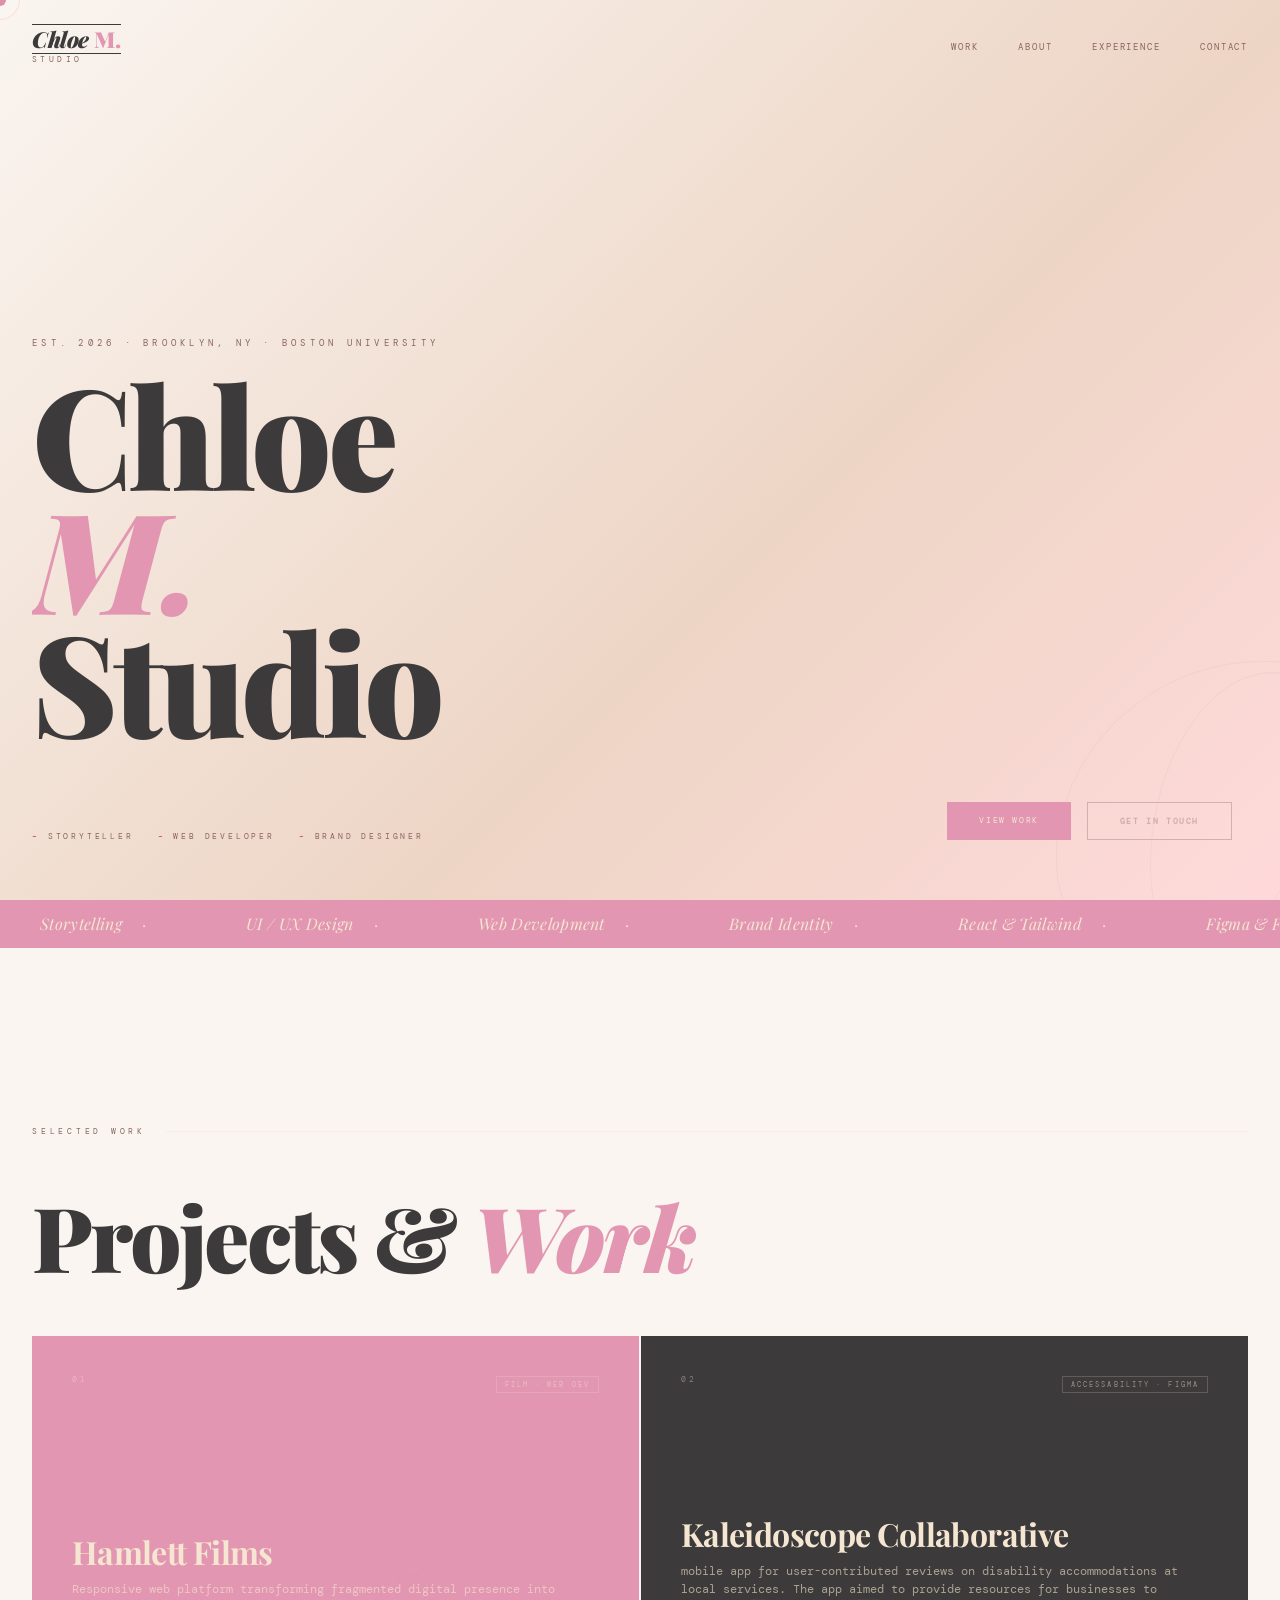
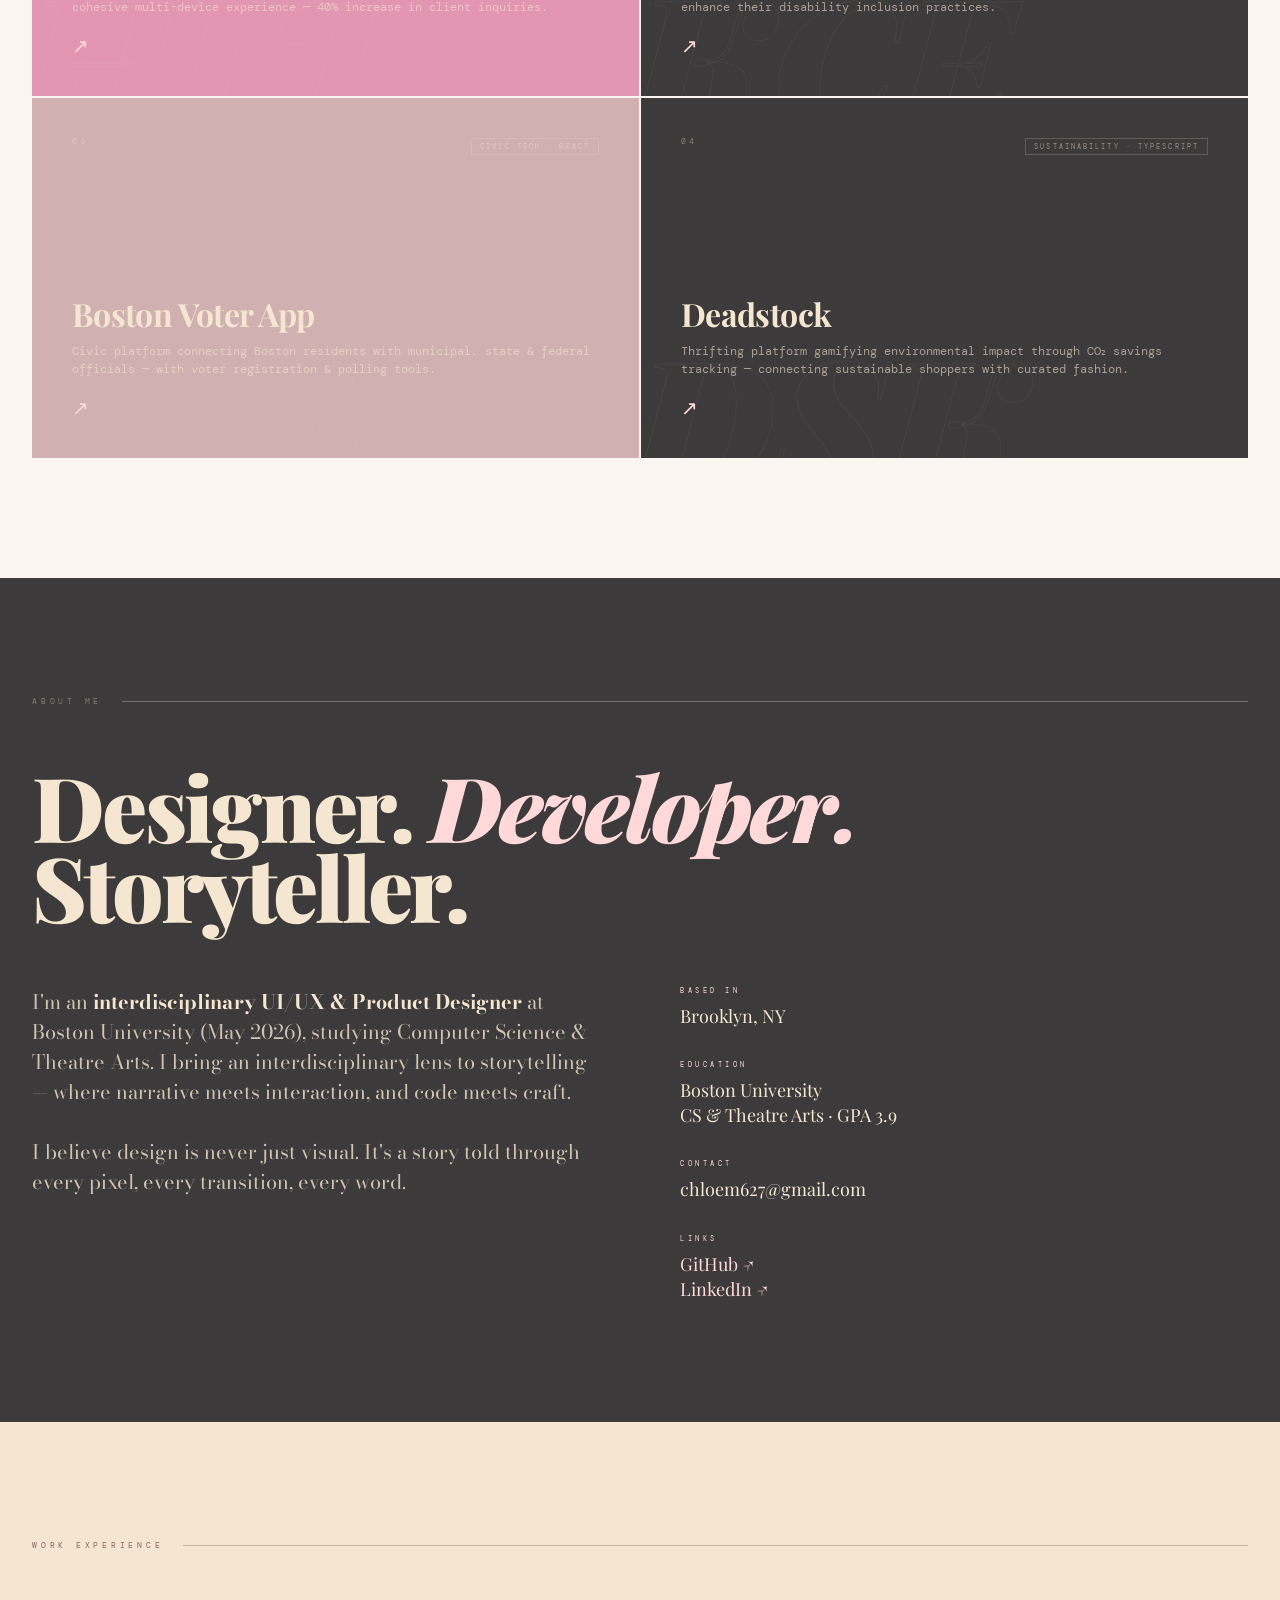
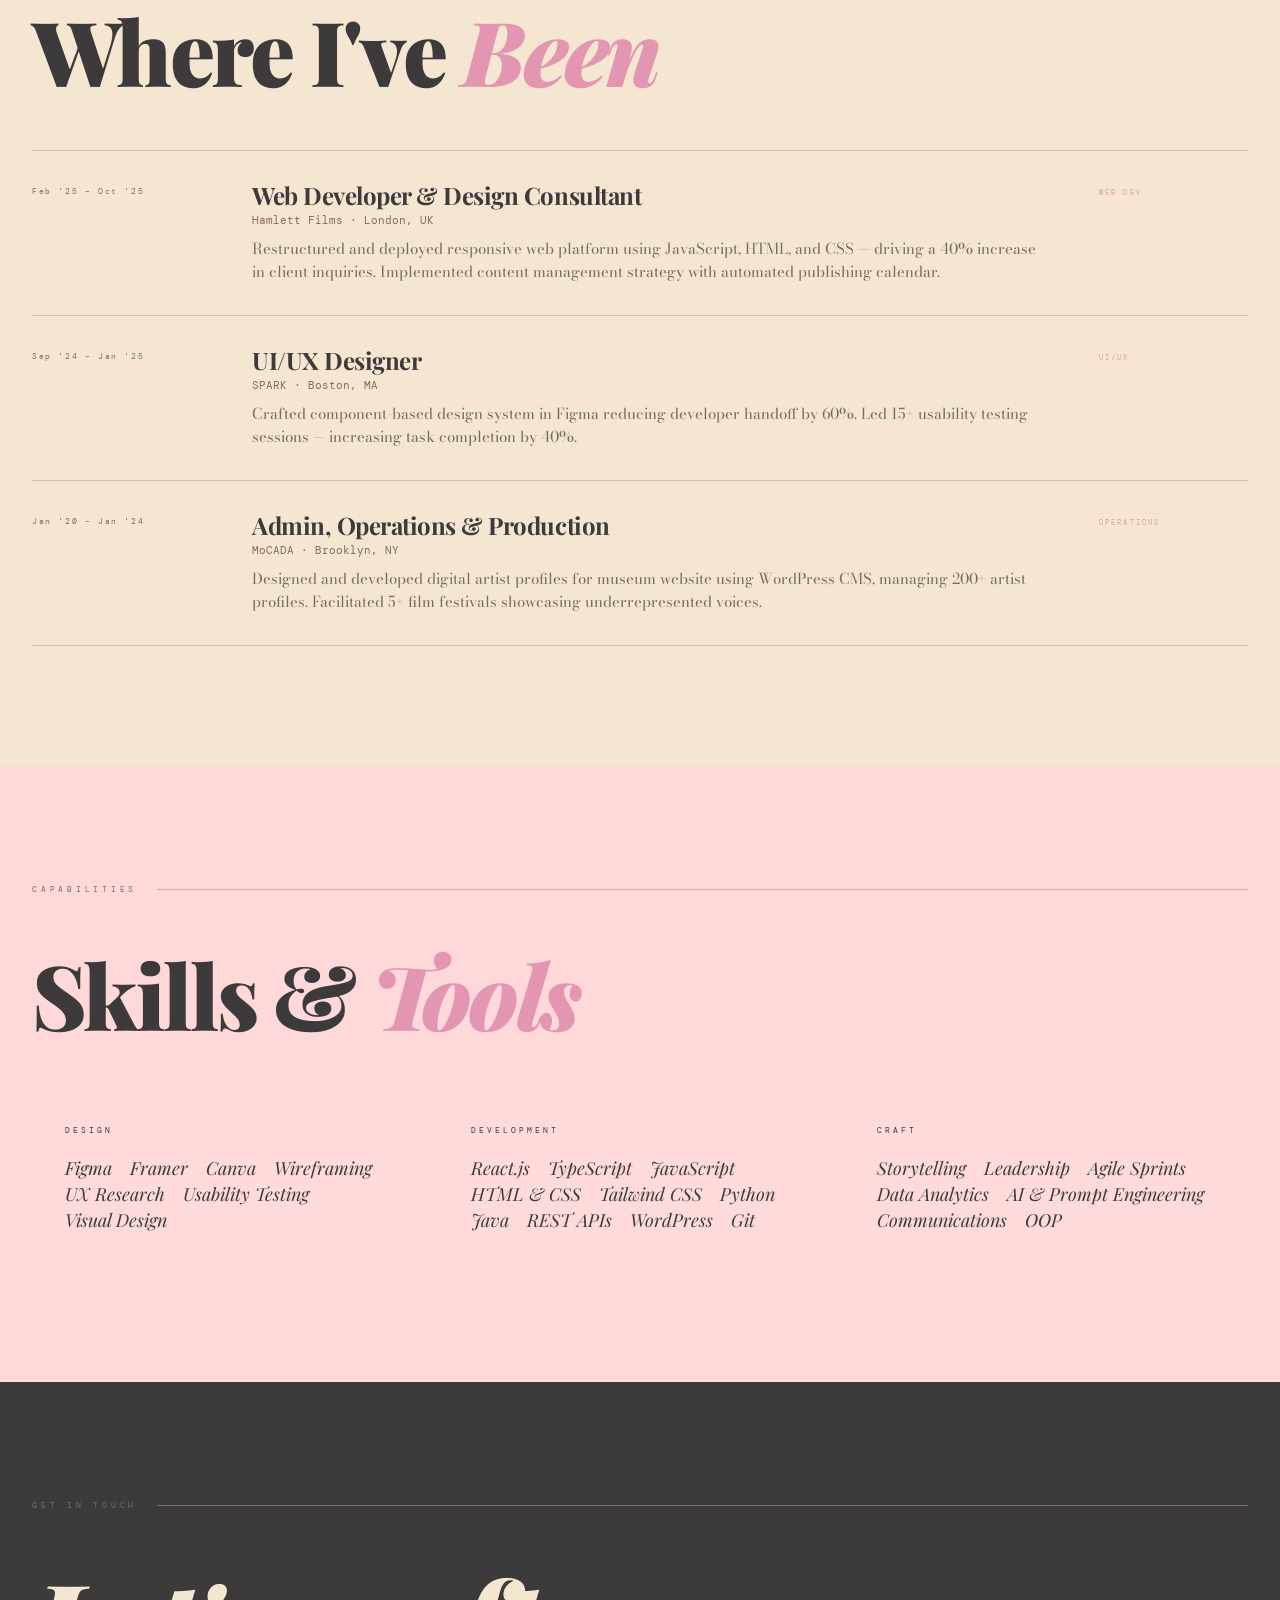
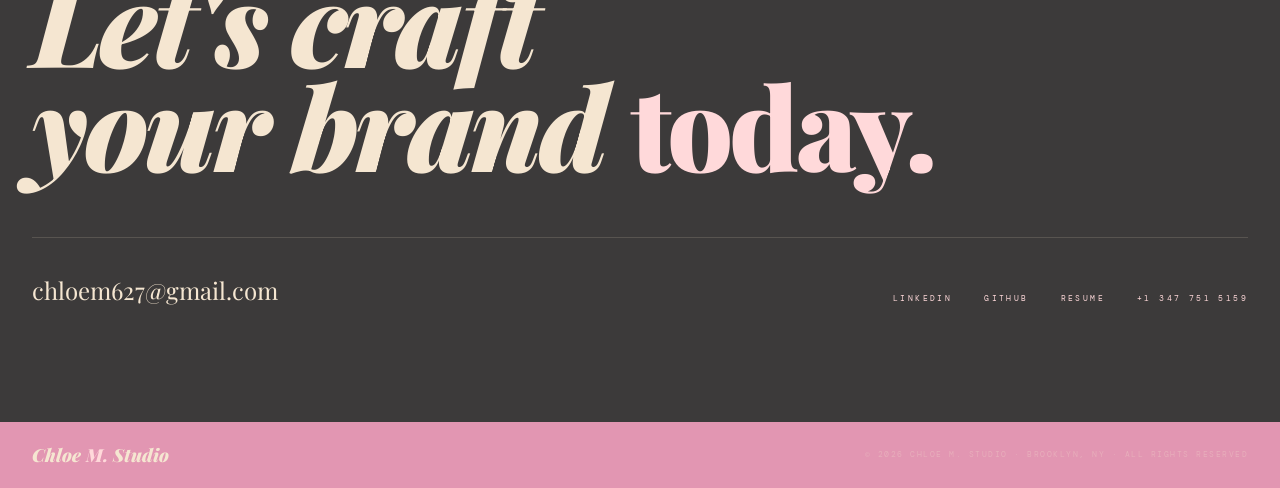
==== index.html @ 46957d17 "Add additional work - Feb 13 2026" ====
<!DOCTYPE html>
<html lang="en">
<head>
  <meta charset="UTF-8"/>
  <meta name="viewport" content="width=device-width, initial-scale=1.0"/>
  <title>Chloe M. Studio</title>
  <link href="https://fonts.googleapis.com/css2?family=Playfair+Display:ital,wght@0,400;0,700;0,900;1,400;1,700;1,900&family=DM+Mono:wght@300;400;500&family=Bodoni+Moda:ital,opsz,wght@0,6..96,400..900;1,6..96,400..900&display=swap" rel="stylesheet"/>
  <link rel="stylesheet" href="styles.css"/>
</head>
<body>

  <!-- Preloader -->
  <div class="preloader" id="preloader">
    <div class="preloader-logo">Chloe <span>M.</span></div>
    <div class="preloader-line" id="preloader-line"></div>
    <div class="preloader-label">Loading portfolio</div>
  </div>

  <!-- Cursor -->
  <div class="cursor" id="cursor"></div>
  <div class="cursor-ring" id="cursor-ring"></div>

  <!-- Nav -->
  <nav class="main-nav" id="main-nav">
    <a href="#home" class="nav-logo">
      <div class="nav-logo-rule"></div>
      <div class="nav-logo-name">Chloe <em>M.</em></div>
      <div class="nav-logo-rule"></div>
      <div class="nav-logo-sub">Studio</div>
    </a>
    <ul class="nav-links">
      <li><a href="#work">Work</a></li>
      <li><a href="#about">About</a></li>
      <li><a href="#experience">Experience</a></li>
      <li><a href="#contact">Contact</a></li>
    </ul>
  </nav>

  <!-- Hero -->
  <section class="hero" id="home">
    <div class="hero-bg"></div>
    <div class="hero-bg-text">C</div>
    <div class="hero-content">
      <div class="hero-eyebrow">Est. 2026 <span>·</span> Brooklyn, NY <span>·</span> Boston University</div>
      <h1 class="hero-title">
        <span class="hero-title-line"><span>Chloe</span></span>
        <span class="hero-title-line"><span class="accent">M.</span></span>
        <span class="hero-title-line"><span>Studio</span></span>
      </h1>
      <div class="hero-bottom">
        <div class="hero-roles">
          <div class="hero-role">Storyteller</div>
          <div class="hero-role">Web Developer</div>
          <div class="hero-role">Brand Designer</div>
        </div>
        <div class="hero-cta">
          <a href="#work" class="btn-primary">View Work</a>
          <a href="#contact" class="btn-outline">Get in Touch</a>
        </div>
      </div>
    </div>
  </section>

  <!-- Marquee -->
  <div class="marquee-strip">
    <div class="marquee-track">
      <span class="marquee-item">Storytelling<span class="dot">·</span></span>
      <span class="marquee-item">UI / UX Design<span class="dot">·</span></span>
      <span class="marquee-item">Web Development<span class="dot">·</span></span>
      <span class="marquee-item">Brand Identity<span class="dot">·</span></span>
      <span class="marquee-item">React & Tailwind<span class="dot">·</span></span>
      <span class="marquee-item">Figma & Framer<span class="dot">·</span></span>
      <span class="marquee-item">Storytelling<span class="dot">·</span></span>
      <span class="marquee-item">UI / UX Design<span class="dot">·</span></span>
      <span class="marquee-item">Web Development<span class="dot">·</span></span>
      <span class="marquee-item">Brand Identity<span class="dot">·</span></span>
      <span class="marquee-item">React & Tailwind<span class="dot">·</span></span>
      <span class="marquee-item">Figma & Framer<span class="dot">·</span></span>
    </div>
  </div>

  <!-- Work -->
  <section class="section" id="work">
     <!-- UNCOMMENT ONCE LAUNCHED -->
    <!-- <div class="section-label" id="freelance-work">Freelance Work</div>
    <a class="work-card reveal reveal-delay-3" href="#" target="_blank">
      <div class="work-card-hover-text">LKY</div>
      <div class="work-card-top">
        <span class="work-card-number">01</span>
        <span class="work-card-tag">Portfolio · HTML/CSS</span>
      </div>
      <div class="work-card-bottom">
        <div class="work-card-title">Olivia Kelly Portfolio</div>
        <div class="work-card-desc">Personal website built with custom color palette, transition functions as well as implemented gallery for client's professional work. Portfolios are made to fit both the personality and professional history of the client. </div>
        <div class="work-card-arrow">↗</div>
      </div>
    </a> -->
    <div class="section-label" id="selected-work">Selected Work</div>
    <h2 class="section-title reveal">Projects &amp; <em>Work</em></h2>
    <div class="work-grid">
      <a class="work-card reveal reveal-delay-3" href="https://hamlettfilms.com" target="_blank">
        <div class="work-card-hover-text">HLT</div>
        <div class="work-card-top">
          <span class="work-card-number">01</span>
          <span class="work-card-tag">Film · Web Dev</span>
        </div>
        <div class="work-card-bottom">
          <div class="work-card-title">Hamlett Films</div>
          <div class="work-card-desc">Responsive web platform transforming fragmented digital presence into cohesive multi-device experience — 40% increase in client inquiries.</div>
          <div class="work-card-arrow">↗</div>
        </div>
      </a>
      <a class="work-card reveal reveal-delay-2" href="https://www.figma.com/proto/D2I7GObkLbe1LlPf8OsbBF/Wireframes?node-id=176-757&t=UhShRjHZnPW5CmO4-1&scaling=scale-down&content-scaling=fixed&page-id=54%3A3&starting-point-node-id=176%3A757" target="_blank">
      <div class="work-card-hover-text">KCE</div>
      <div class="work-card-top">
        <span class="work-card-number">02</span>
        <span class="work-card-tag">Accessability · Figma</span>
      </div>
      <div class="work-card-bottom">
        <div class="work-card-title">Kaleidoscope Collaborative</div>
        <div class="work-card-desc"> mobile app for user-contributed reviews on disability accommodations at local services. The app aimed to provide resources for businesses to enhance their disability inclusion practices.</div>
        <div class="work-card-arrow">↗</div>
      </div>
    </a>
      <a class="work-card reveal reveal-delay-1" href="https://github.com/ChloeMcFarlane/BVA" target="_blank">
        <div class="work-card-hover-text">BVA</div>
        <div class="work-card-top">
          <span class="work-card-number">03</span>
          <span class="work-card-tag">Civic Tech · React</span>
        </div>
        <div class="work-card-bottom">
          <div class="work-card-title">Boston Voter App</div>
          <div class="work-card-desc">Civic platform connecting Boston residents with municipal, state & federal officials — with voter registration & polling tools.</div>
          <div class="work-card-arrow">↗</div>
        </div>
      </a>
      <a class="work-card reveal reveal-delay-2" href="https://github.com/RaisinBranLvr/cs411-thrift-store.git" target="_blank">
        <div class="work-card-hover-text">DSK</div>
        <div class="work-card-top">
          <span class="work-card-number">04</span>
          <span class="work-card-tag">Sustainability · Typescript</span>
        </div>
        <div class="work-card-bottom">
          <div class="work-card-title">Deadstock</div>
          <div class="work-card-desc">Thrifting platform gamifying environmental impact through CO₂ savings tracking — connecting sustainable shoppers with curated fashion.</div>
          <div class="work-card-arrow">↗</div>
        </div>
      </a>
      <!-- <a class="work-card reveal reveal-delay-4" href="https://mocada.org" target="_blank">
        <div class="work-card-hover-text">MCN</div>
        <div class="work-card-top">
          <span class="work-card-number">04</span>
          <span class="work-card-tag">Museum · WordPress</span>
        </div>
        <div class="work-card-bottom">
          <div class="work-card-title">MoCADA</div>
          <div class="work-card-desc">Digital artist profiles & content system for the Museum of Contemporary African Diasporan Arts — 200+ artist profiles.</div>
          <div class="work-card-arrow">↗</div>
        </div>
      </a> -->
    </div>
  </section>

  <!-- About -->
  <section class="section" id="about">
    <div class="section-label">About Me</div>
    <h2 class="section-title reveal">Designer. <em>Developer.</em> Storyteller.</h2>
    <div class="about-grid">
      <div class="about-text reveal reveal-delay-1">
        I'm an <strong>interdisciplinary UI/UX & Product Designer</strong> at Boston University (May 2026), studying Computer Science & Theatre Arts. I bring an interdisciplinary lens to storytelling — where narrative meets interaction, and code meets craft.<br><br>
        I believe design is never just visual. It's a story told through every pixel, every transition, every word.
      </div>
      <div class="about-details reveal reveal-delay-2">
        <div class="about-detail-block">
          <div class="about-detail-label">Based In</div>
          <div class="about-detail-value">Brooklyn, NY</div>
        </div>
        <div class="about-detail-block">
          <div class="about-detail-label">Education</div>
          <div class="about-detail-value">Boston University<br>CS & Theatre Arts · GPA 3.9</div>
        </div>
        <div class="about-detail-block">
          <div class="about-detail-label">Contact</div>
          <div class="about-detail-value">chloem627@gmail.com</div>
        </div>
        <div class="about-detail-block">
          <div class="about-detail-label">Links</div>
          <div class="about-detail-value">
            <a href="https://github.com/ChloeMcFarlane" class="about-link">GitHub ↗</a><br>
            <a href="https://linkedin.com/in/chloe-mcfarlane-213473297" class="about-link">LinkedIn ↗</a>
          </div>
        </div>
      </div>
    </div>
  </section>

  <!-- Experience -->
  <section class="section" id="experience">
    <div class="section-label">Work Experience</div>
    <h2 class="section-title reveal">Where I've <em>Been</em></h2>
    <div class="exp-list">
      <div class="exp-item reveal">
        <div class="exp-date">Feb '25 – Oct '25</div>
        <div>
          <div class="exp-role">Web Developer & Design Consultant</div>
          <div class="exp-company">Hamlett Films · London, UK</div>
          <div class="exp-desc">Restructured and deployed responsive web platform using JavaScript, HTML, and CSS — driving a 40% increase in client inquiries. Implemented content management strategy with automated publishing calendar.</div>
        </div>
        <div><span class="exp-tag">Web Dev</span></div>
      </div>
      <div class="exp-item reveal reveal-delay-1">
        <div class="exp-date">Sep '24 – Jan '25</div>
        <div>
          <div class="exp-role">UI/UX Designer</div>
          <div class="exp-company">SPARK · Boston, MA</div>
          <div class="exp-desc">Crafted component-based design system in Figma reducing developer handoff by 60%. Led 15+ usability testing sessions — increasing task completion by 40%.</div>
        </div>
        <div><span class="exp-tag">UI/UX</span></div>
      </div>
      <div class="exp-item reveal reveal-delay-2">
        <div class="exp-date">Jan '20 – Jan '24</div>
        <div>
          <div class="exp-role">Admin, Operations & Production</div>
          <div class="exp-company">MoCADA · Brooklyn, NY</div>
          <div class="exp-desc">Designed and developed digital artist profiles for museum website using WordPress CMS, managing 200+ artist profiles. Facilitated 5+ film festivals showcasing underrepresented voices.</div>
        </div>
        <div><span class="exp-tag">Operations</span></div>
      </div>
    </div>
  </section>

  <!-- Skills -->
  <section class="section" id="skills">
    <div class="section-label">Capabilities</div>
    <h2 class="section-title reveal">Skills &amp; <em>Tools</em></h2>
    <div class="skills-grid">
      <div class="skill-block reveal reveal-delay-1">
        <div class="skill-block-title">Design</div>
        <div class="skill-tags">
          <span class="skill-tag">Figma</span>
          <span class="skill-tag">Framer</span>
          <span class="skill-tag">Canva</span>
          <span class="skill-tag">Wireframing</span>
          <span class="skill-tag">UX Research</span>
          <span class="skill-tag">Usability Testing</span>
          <span class="skill-tag">Visual Design</span>
        </div>
      </div>
      <div class="skill-block reveal reveal-delay-2">
        <div class="skill-block-title">Development</div>
        <div class="skill-tags">
          <span class="skill-tag">React.js</span>
          <span class="skill-tag">TypeScript</span>
          <span class="skill-tag">JavaScript</span>
          <span class="skill-tag">HTML & CSS</span>
          <span class="skill-tag">Tailwind CSS</span>
          <span class="skill-tag">Python</span>
          <span class="skill-tag">Java</span>
          <span class="skill-tag">REST APIs</span>
          <span class="skill-tag">WordPress</span>
          <span class="skill-tag">Git</span>
        </div>
      </div>
      <div class="skill-block reveal reveal-delay-3">
        <div class="skill-block-title">Craft</div>
        <div class="skill-tags">
          <span class="skill-tag">Storytelling</span>
          <span class="skill-tag">Leadership</span>
          <span class="skill-tag">Agile Sprints</span>
          <span class="skill-tag">Data Analytics</span>
          <span class="skill-tag">AI & Prompt Engineering</span>
          <span class="skill-tag">Communications</span>
          <span class="skill-tag">OOP</span>
        </div>
      </div>
    </div>
  </section>

  <!-- Contact -->
  <section class="section" id="contact">
    <div class="section-label">Get in Touch</div>
    <div class="contact-big reveal">Let's craft<br>your brand <em>today.</em></div>
    <div class="contact-row reveal reveal-delay-1">
      <a href="mailto:chloem627@gmail.com" class="contact-email">chloem627@gmail.com</a>
      <div class="contact-links">
        <a href="https://linkedin.com/in/chloe-mcfarlane-213473297" class="contact-link" target="_blank">LinkedIn</a>
        <a href="https://github.com/ChloeMcFarlane" class="contact-link" target="_blank">GitHub</a>
        <a href="CMresume.pdf" class="contact-link" target="_blank">Resume</a>
        <a href="tel:+13477515159" class="contact-link">+1 347 751 5159</a>
      </div>
    </div>
  </section>

  <!-- Footer -->
  <footer>
    <div class="footer-logo">Chloe <span>M.</span> Studio</div>
    <div class="footer-copy">© 2026 Chloe M. Studio · Brooklyn, NY · All rights reserved</div>
  </footer>

  <script src="script.js"></script>
</body>
</html>
---- styles.css ----
/* =================================
   CSS Variables & Reset
   ================================= */
   *, *::before, *::after {
    box-sizing: border-box;
    margin: 0;
    padding: 0;
  }
  
  :root {
    --pink:   #d0b0b1;
    --rose:   #FFD9DA;
    --deep:   #E296B2;
    --blush:  #F5E6D1;
    --ink:    #3c3a3a;
    --mid:    #8a6560;
    --paper:  #faf5f0;
    --accent: #c8392b;
  }
  
  html {
    font-size: 62.5%;
    scroll-behavior: smooth;
    -webkit-font-smoothing: antialiased;
  }
  
  body {
    background: var(--paper);
    color: var(--ink);
    font-family: 'DM Mono', monospace;
    font-size: 1.4rem;
    line-height: 1;
    overflow-x: hidden;
    cursor: none;
  }
  
  a, button {
    cursor: none;
  }
  
  /* =================================
     Custom Cursor
     ================================= */
  .cursor {
    position: fixed;
    width: 12px;
    height: 12px;
    background: var(--deep);
    border-radius: 50%;
    pointer-events: none;
    z-index: 9999;
    transform: translate(-50%, -50%);
    transition: transform 0.15s ease, width 0.3s ease, height 0.3s ease, background 0.3s ease;
    mix-blend-mode: multiply;
  }
  
  .cursor-ring {
    position: fixed;
    width: 40px;
    height: 40px;
    border: 1px solid var(--rose);
    border-radius: 50%;
    pointer-events: none;
    z-index: 9998;
    transform: translate(-50%, -50%);
    transition: transform 0.4s cubic-bezier(.215,.61,.355,1), width 0.4s ease, height 0.4s ease, opacity 0.3s ease;
  }
  
  body:has(a:hover) .cursor,
  body:has(button:hover) .cursor {
    width: 6px;
    height: 6px;
  }
  
  body:has(a:hover) .cursor-ring,
  body:has(button:hover) .cursor-ring {
    width: 60px;
    height: 60px;
  }
  
  /* =================================
     Preloader
     ================================= */
  .preloader {
    position: fixed;
    inset: 0;
    background: var(--deep);
    z-index: 10000;
    display: flex;
    align-items: center;
    justify-content: center;
    flex-direction: column;
    transition: opacity 0.8s ease 0.2s, visibility 0.8s ease 0.2s;
  }
  
  .preloader.done {
    opacity: 0;
    visibility: hidden;
  }
  
  .preloader-logo {
    font-family: 'Playfair Display', serif;
    font-weight: 900;
    font-style: italic;
    font-size: 7rem;
    color: var(--blush);
    letter-spacing: -0.02em;
    overflow: hidden;
  }
  
  .preloader-logo span {
    color: var(--rose);
  }
  
  .preloader-line {
    width: 0;
    height: 1px;
    background: var(--rose);
    margin-top: 2rem;
    transition: width 1.2s cubic-bezier(.215,.61,.355,1);
  }
  
  .preloader-label {
    font-size: 0.85rem;
    letter-spacing: 0.4em;
    text-transform: uppercase;
    color: rgba(245, 230, 209, 0.4);
    margin-top: 1.6rem;
    opacity: 0;
    animation: fadeUp 0.6s ease 0.8s forwards;
  }
  
  @keyframes fadeUp {
    from { opacity: 0; transform: translateY(8px); }
    to   { opacity: 1; transform: translateY(0); }
  }
  
  /* =================================
     Navigation
     ================================= */
  nav.main-nav {
    position: fixed;
    top: 0; left: 0; right: 0;
    z-index: 100;
    padding: 2.4rem 3.2rem;
    display: flex;
    align-items: center;
    justify-content: space-between;
    transition: padding 0.4s ease;
  }
  
  nav.main-nav.scrolled {
    padding: 1.6rem 3.2rem;
    background: rgba(250, 245, 240, 0.92);
    backdrop-filter: blur(12px);
    border-bottom: 1px solid rgba(170, 103, 84, 0.1);
  }
  
  .nav-logo {
    display: flex;
    flex-direction: column;
    align-items: flex-start;
    text-decoration: none;
    gap: 0;
  }
  
  .nav-logo-rule {
    width: 100%;
    height: 1px;
    background: var(--ink);
  }
  
  .nav-logo-name {
    font-family: 'Playfair Display', serif;
    font-weight: 900;
    font-style: italic;
    font-size: 2.2rem;
    color: var(--ink);
    letter-spacing: -0.02em;
    line-height: 1;
    padding: 0.3rem 0;
  }
  
  .nav-logo-name em {
    font-style: normal;
    color: var(--deep);
  }
  
  .nav-logo-sub {
    font-size: 0.75rem;
    letter-spacing: 0.45em;
    text-transform: uppercase;
    color: var(--mid);
    padding: 0.2rem 0;
  }
  
  .nav-links {
    display: flex;
    gap: 4rem;
    list-style: none;
  }
  
  .nav-links a {
    font-size: 0.9rem;
    letter-spacing: 0.2em;
    text-transform: uppercase;
    color: var(--mid);
    text-decoration: none;
    position: relative;
    padding-bottom: 2px;
  }
  
  .nav-links a::after {
    content: '';
    position: absolute;
    bottom: -2px; left: 0;
    width: 100%;
    height: 1px;
    background: var(--deep);
    transform: scaleX(0);
    transform-origin: right;
    transition: transform 0.4s cubic-bezier(.215,.61,.355,1);
  }
  
  .nav-links a:hover::after {
    transform: scaleX(1);
    transform-origin: left;
  }
  
  .nav-links a:hover {
    color: var(--ink);
  }
  
  /* =================================
     Hero
     ================================= */
  .hero {
    min-height: 100vh;
    padding: 12rem 3.2rem 6rem;
    display: flex;
    flex-direction: column;
    justify-content: flex-end;
    position: relative;
    overflow: hidden;
  }
  
  .hero-bg {
    position: absolute;
    inset: 0;
    background: linear-gradient(135deg, var(--paper) 0%, #edd5c5 60%, var(--rose) 100%);
    z-index: 0;
  }
  
  .hero-bg-text {
    position: absolute;
    font-family: 'Playfair Display', serif;
    font-weight: 900;
    font-style: italic;
    font-size: 32vw;
    color: transparent;
    -webkit-text-stroke: 1px rgba(170, 103, 84, 0.07);
    right: -4vw;
    bottom: -4vw;
    line-height: 0.8;
    pointer-events: none;
    user-select: none;
    z-index: 0;
  }
  
  .hero-content {
    position: relative;
    z-index: 1;
    max-width: 1200px;
  }
  
  .hero-eyebrow {
    font-size: 0.85rem;
    letter-spacing: 0.5em;
    text-transform: uppercase;
    color: var(--mid);
    margin-bottom: 2.4rem;
    opacity: 0;
    animation: slideIn 0.8s cubic-bezier(.215,.61,.355,1) 1.4s forwards;
  }
  
  .hero-eyebrow span {
    color: var(--accent);
  }
  
  .hero-title {
    font-family: 'Playfair Display', serif;
    font-weight: 900;
    font-size: clamp(6rem, 11vw, 14rem);
    line-height: 0.88;
    letter-spacing: -0.03em;
    color: var(--ink);
    overflow: hidden;
    margin-bottom: 0;
  }
  
  .hero-title-line {
    display: block;
    overflow: hidden;
  }
  
  .hero-title-line span {
    display: block;
    transform: translateY(110%);
    animation: slideUp 1s cubic-bezier(.215,.61,.355,1) forwards;
  }
  
  .hero-title-line:nth-child(1) span { animation-delay: 1.0s; }
  .hero-title-line:nth-child(2) span { animation-delay: 1.15s; }
  .hero-title-line:nth-child(3) span { animation-delay: 1.3s; }
  
  .hero-title .accent {
    color: var(--deep);
    font-style: italic;
  }
  
  @keyframes slideUp {
    to { transform: translateY(0); }
  }
  
  @keyframes slideIn {
    from { opacity: 0; transform: translateY(16px); }
    to   { opacity: 1; transform: translateY(0); }
  }
  
  .hero-bottom {
    display: flex;
    justify-content: space-between;
    align-items: flex-end;
    margin-top: 6rem;
    opacity: 0;
    animation: slideIn 0.8s ease 1.8s forwards;
  }
  
  .hero-roles {
    display: flex;
    gap: 2.4rem;
    flex-wrap: wrap;
  }
  
  .hero-role {
    font-size: 0.8rem;
    letter-spacing: 0.35em;
    text-transform: uppercase;
    color: var(--mid);
    display: flex;
    align-items: center;
    gap: 0.8rem;
  }
  
  .hero-role::before {
    content: '–';
    color: var(--accent);
  }
  
  .hero-cta {
    display: flex;
    gap: 1.6rem;
  }
  
  .btn-primary {
    background: var(--deep);
    color: var(--blush);
    padding: 1.4rem 3.2rem;
    font-family: 'DM Mono', monospace;
    font-size: 0.8rem;
    letter-spacing: 0.2em;
    text-transform: uppercase;
    text-decoration: none;
    border: none;
    display: inline-block;
    transition: background 0.4s ease, transform 0.3s ease;
  }
  
  .btn-primary:hover {
    background: var(--pink);
    transform: translateY(-2px);
  }
  
  .btn-outline {
    border: 1px solid var(--pink);
    color: var(--pink);
    padding: 1.4rem 3.2rem;
    font-family: 'DM Mono', monospace;
    font-size: 0.8rem;
    font-weight: 600;
    letter-spacing: 0.2em;
    text-transform: uppercase;
    text-decoration: none;
    display: inline-block;
    transition: background 0.4s ease, color 0.4s ease, transform 0.3s ease;
  }
  
  .btn-outline:hover {
    background: var(--pink);
    color: var(--blush);
    transform: translateY(-2px);
  }
  
  /* =================================
     Marquee
     ================================= */
  .marquee-strip {
    background: var(--deep);
    color: var(--blush);
    padding: 1.6rem 0;
    overflow: hidden;
    white-space: nowrap;
  }
  
  .marquee-track {
    display: inline-flex;
    animation: marqueeLeft 18s linear infinite;
  }
  
  .marquee-item {
    font-family: 'Playfair Display', serif;
    font-style: italic;
    font-size: 1.6rem;
    letter-spacing: 0.02em;
    padding: 0 4rem;
  }
  
  .marquee-item .dot {
    color: var(--rose);
    margin: 0 2rem;
    font-style: normal;
  }
  
  @keyframes marqueeLeft {
    from { transform: translateX(0); }
    to   { transform: translateX(-50%); }
  }
  
  /* =================================
     Sections — Shared
     ================================= */
  .section {
    padding: 12rem 3.2rem;
  }
  
  .section-label {
    font-size: 0.75rem;
    letter-spacing: 0.5em;
    text-transform: uppercase;
    color: var(--mid);
    margin-bottom: 6rem;
    display: flex;
    align-items: center;
    gap: 2rem;
  }
  
  .section-label::after {
    content: '';
    flex: 1;
    height: 1px;
    background: var(--rose);
    opacity: 0.4;
  }
  
  .section-title {
    font-family: 'Playfair Display', serif;
    font-weight: 900;
    font-size: clamp(4rem, 7vw, 9rem);
    letter-spacing: -0.03em;
    line-height: 0.9;
    margin-bottom: 6rem;
    color: var(--ink);
  }
  
  .section-title em {
    font-style: italic;
    color: var(--deep);
  }
  
  /* =================================
     Work Section
     ================================= */
  #work {
    background: var(--paper);
  }
  
  .work-grid {
    display: grid;
    grid-template-columns: 1fr 1fr;
    gap: 2px;
  }

  #selected-work{
    padding-top: 6rem;
  }
  
  .work-card {
    background: var(--ink);
    padding: 4rem;
    min-height: 36rem;
    display: flex;
    flex-direction: column;
    justify-content: space-between;
    position: relative;
    overflow: hidden;
    text-decoration: none;
    color: var(--blush);
    transition: transform 0.4s cubic-bezier(.215,.61,.355,1);
  }
  
  .work-card:nth-child(odd)  { background: var(--deep); }
  .work-card:nth-child(3)    { background: var(--pink); }
  .work-card:nth-child(4)    { background: var(--ink); }
  .work-card:hover           { transform: scale(1.01); }
  
  .work-card-hover-text {
    position: absolute;
    font-family: 'Playfair Display', serif;
    font-weight: 900;
    font-style: italic;
    font-size: 18rem;
    color: transparent;
    -webkit-text-stroke: 1px rgba(245, 230, 209, 0.06);
    bottom: -3rem;
    left: -1rem;
    line-height: 0.8;
    pointer-events: none;
    transition: transform 0.6s cubic-bezier(.215,.61,.355,1);
    white-space: nowrap;
  }
  
  .work-card:hover .work-card-hover-text {
    transform: translateY(-8px);
  }
  
  .work-card-number {
    font-size: 0.75rem;
    letter-spacing: 0.4em;
    color: rgba(245, 230, 209, 0.4);
  }
  
  .work-card-top {
    display: flex;
    justify-content: space-between;
    align-items: flex-start;
  }
  
  .work-card-tag {
    font-size: 0.7rem;
    letter-spacing: 0.3em;
    text-transform: uppercase;
    color: rgba(245, 230, 209, 0.5);
    border: 1px solid rgba(245, 230, 209, 0.2);
    padding: 0.4rem 0.8rem;
  }
  
  .work-card-title {
    font-family: 'Playfair Display', serif;
    font-weight: 700;
    font-size: 3.2rem;
    letter-spacing: -0.02em;
    line-height: 1;
    margin-bottom: 1.2rem;
    color: var(--blush);
  }
  
  .work-card-desc {
    font-size: 1.2rem;
    color: rgba(245, 230, 209, 0.6);
    line-height: 1.5;
  }
  
  .work-card-arrow {
    font-size: 2rem;
    color: var(--rose);
    margin-top: 2rem;
    transition: transform 0.3s ease;
    display: inline-block;
  }
  
  .work-card:hover .work-card-arrow {
    transform: translate(4px, -4px);
  }
  
  /* =================================
     About Section
     ================================= */
  #about {
    background: var(--ink);
  }
  
  #about .section-label {
    color: rgba(245, 230, 209, 0.4);
  }
  
  #about .section-label::after {
    background: var(--rose);
    opacity: 0.3;
  }
  
  #about .section-title {
    color: var(--blush);
  }
  
  #about .section-title em {
    color: var(--rose);
  }
  
  .about-grid {
    display: grid;
    grid-template-columns: 1fr 1fr;
    gap: 8rem;
    align-items: start;
  }
  
  .about-text {
    font-family: 'Bodoni Moda', serif;
    font-size: 2rem;
    line-height: 1.5;
    color: rgba(245, 230, 209, 0.8);
    font-weight: 400;
  }
  
  .about-text strong {
    color: var(--blush);
    font-weight: 700;
  }
  
  .about-details {
    display: flex;
    flex-direction: column;
    gap: 3.2rem;
  }
  
  .about-detail-label {
    font-size: 0.7rem;
    letter-spacing: 0.5em;
    text-transform: uppercase;
    color: var(--rose);
    margin-bottom: 1rem;
  }
  
  .about-detail-value {
    font-family: 'Playfair Display', serif;
    font-size: 1.8rem;
    color: var(--blush);
    font-weight: 400;
    line-height: 1.4;
  }
  
  .about-link {
    color: var(--rose);
    text-decoration: none;
    transition: color 0.3s ease;
  }
  
  .about-link:hover {
    color: var(--blush);
  }
  
  /* =================================
     Experience Section
     ================================= */
  #experience {
    background: var(--blush);
  }

  #experience .section-label::after{
    background: var(--mid);
  }
  
  .exp-list {
    display: flex;
    flex-direction: column;
  }
  
  .exp-item {
    border-top: 1px solid rgba(110, 46, 52, 0.2);
    padding: 3.2rem 0;
    display: grid;
    grid-template-columns: 18rem 1fr 16rem;
    gap: 4rem;
    align-items: start;
    transition: background 0.3s ease, padding 0.3s ease, margin 0.3s ease;
  }
  
  .exp-item:last-child {
    border-bottom: 1px solid rgba(110, 46, 52, 0.2);
  }
  
  .exp-item:hover {
    background: rgba(170, 103, 84, 0.06);
    padding-left: 1.6rem;
    padding-right: 1.6rem;
    margin: 0 -1.6rem;
  }
  
  .exp-date {
    font-size: 0.8rem;
    letter-spacing: 0.2em;
    color: var(--mid);
    padding-top: 0.4rem;
  }
  
  .exp-role {
    font-family: 'Playfair Display', serif;
    font-size: 2.4rem;
    font-weight: 700;
    letter-spacing: -0.02em;
    color: var(--ink);
    line-height: 1;
    margin-bottom: 0.8rem;
  }
  
  .exp-company {
    font-size: 1.1rem;
    color: var(--mid);
    margin-bottom: 1.2rem;
  }
  
  .exp-desc {
    font-family: 'Bodoni Moda', serif;
    font-size: 1.5rem;
    color: var(--ink);
    line-height: 1.5;
    opacity: 0.7;
  }
  
  .exp-tag {
    font-size: 0.7rem;
    letter-spacing: 0.3em;
    text-transform: uppercase;
    color: var(--deep);
    border: 1px solid var(--rose);
    padding: 0.5rem 1rem;
    display: inline-block;
    align-self: flex-start;
  }
  
  /* =================================
     Skills Section
     ================================= */
  #skills {
    background: var(--rose);
  }
  
  #skills .section-label {
    color: var(--mid);
  }
  
  #skills .section-label::after {
    background: var(--mid);
  }
  
  #skills .section-title {
    color: var(--ink);
  }
  
  .skills-grid {
    display: grid;
    grid-template-columns: repeat(3, 1fr);
    gap: 2px;
  }
  
  .skill-block {
    background: rgba(245, 230, 209, 0.1);
    padding: 3.2rem;
    border: 1px solid rgba(245, 230, 209, 0.15);
  }
  
  .skill-block-title {
    font-size: 0.75rem;
    letter-spacing: 0.4em;
    text-transform: uppercase;
    color: var(--ink);
    margin-bottom: 2.4rem;
  }
  
  .skill-tags {
    display: flex;
    flex-wrap: wrap;
    gap: 0.8rem;
  }
  
  .skill-tag {
    font-family: 'Playfair Display', serif;
    font-style: italic;
    font-size: 1.8rem;
    color: var(--ink);
    line-height: 1;
  }
  
  .skill-tag::after {
    content: ' ·';
    color: rgba(245, 230, 209, 0.3);
  }
  
  .skill-tag:last-child::after {
    content: '';
  }
  
  /* =================================
     Contact Section
     ================================= */
  #contact {
    background: var(--ink);
  }
  
  #contact .section-label {
    color: rgba(245, 230, 209, 0.3);
  }
  
  #contact .section-label::after {
    background: var(--rose);
    opacity: 0.3;
  }
  
  .contact-big {
    font-family: 'Playfair Display', serif;
    font-weight: 900;
    font-style: italic;
    font-size: clamp(5rem, 9vw, 12rem);
    line-height: 0.9;
    letter-spacing: -0.03em;
    color: var(--blush);
    margin-bottom: 6rem;
  }
  
  .contact-big em {
    font-style: normal;
    color: var(--rose);
  }
  
  .contact-row {
    display: flex;
    justify-content: space-between;
    align-items: flex-end;
    border-top: 1px solid rgba(245, 230, 209, 0.15);
    padding-top: 4rem;
    flex-wrap: wrap;
    gap: 3.2rem;
  }
  
  .contact-links {
    display: flex;
    gap: 3.2rem;
    flex-wrap: wrap;
  }
  
  .contact-link {
    font-size: 0.8rem;
    letter-spacing: 0.3em;
    text-transform: uppercase;
    color: var(--rose);
    text-decoration: none;
    transition: color 0.3s ease;
  }
  
  .contact-link:hover {
    color: var(--blush);
  }
  
  .contact-email {
    font-family: 'Playfair Display', serif;
    font-size: 2.4rem;
    color: var(--blush);
    text-decoration: none;
    transition: color 0.3s ease;
  }
  
  .contact-email:hover {
    color: var(--rose);
  }
  
  /* =================================
     Footer
     ================================= */
  footer {
    background: var(--deep);
    padding: 2.4rem 3.2rem;
    display: flex;
    justify-content: space-between;
    align-items: center;
    flex-wrap: wrap;
    gap: 1.6rem;
  }
  
  .footer-logo {
    font-family: 'Playfair Display', serif;
    font-weight: 900;
    font-style: italic;
    font-size: 1.8rem;
    color: var(--blush);
  }
  
  .footer-logo span {
    color: var(--rose);
  }
  
  .footer-copy {
    font-size: 0.75rem;
    letter-spacing: 0.2em;
    color: rgba(245, 230, 209, 0.3);
    text-transform: uppercase;
  }
  
  /* =================================
     Scroll Reveal
     ================================= */
  .reveal {
    opacity: 0;
    transform: translateY(40px);
    transition: opacity 0.9s cubic-bezier(.215,.61,.355,1), transform 0.9s cubic-bezier(.215,.61,.355,1);
  }
  
  .reveal.visible {
    opacity: 1;
    transform: translateY(0);
  }
  
  .reveal-delay-1 { transition-delay: 0.1s; }
  .reveal-delay-2 { transition-delay: 0.2s; }
  .reveal-delay-3 { transition-delay: 0.3s; }
  .reveal-delay-4 { transition-delay: 0.4s; }
  
  /* =================================
     Responsive
     ================================= */
  @media (max-width: 900px) {
    .about-grid,
    .work-grid,
    .skills-grid {
      grid-template-columns: 1fr;
    }
  
    .exp-item {
      grid-template-columns: 1fr;
      gap: 1.6rem;
    }
  
    .hero-bottom {
      flex-direction: column;
      align-items: flex-start;
      gap: 3.2rem;
    }
  
    nav.main-nav {
      padding: 1.6rem 2rem;
    }
  
    .nav-links {
      display: none;
    }
  
    .section {
      padding: 8rem 2rem;
    }

    #selected-work{
      padding-top: 4rem;
    }
  
    .hero {
      padding: 10rem 2rem 5rem;
    }
  }
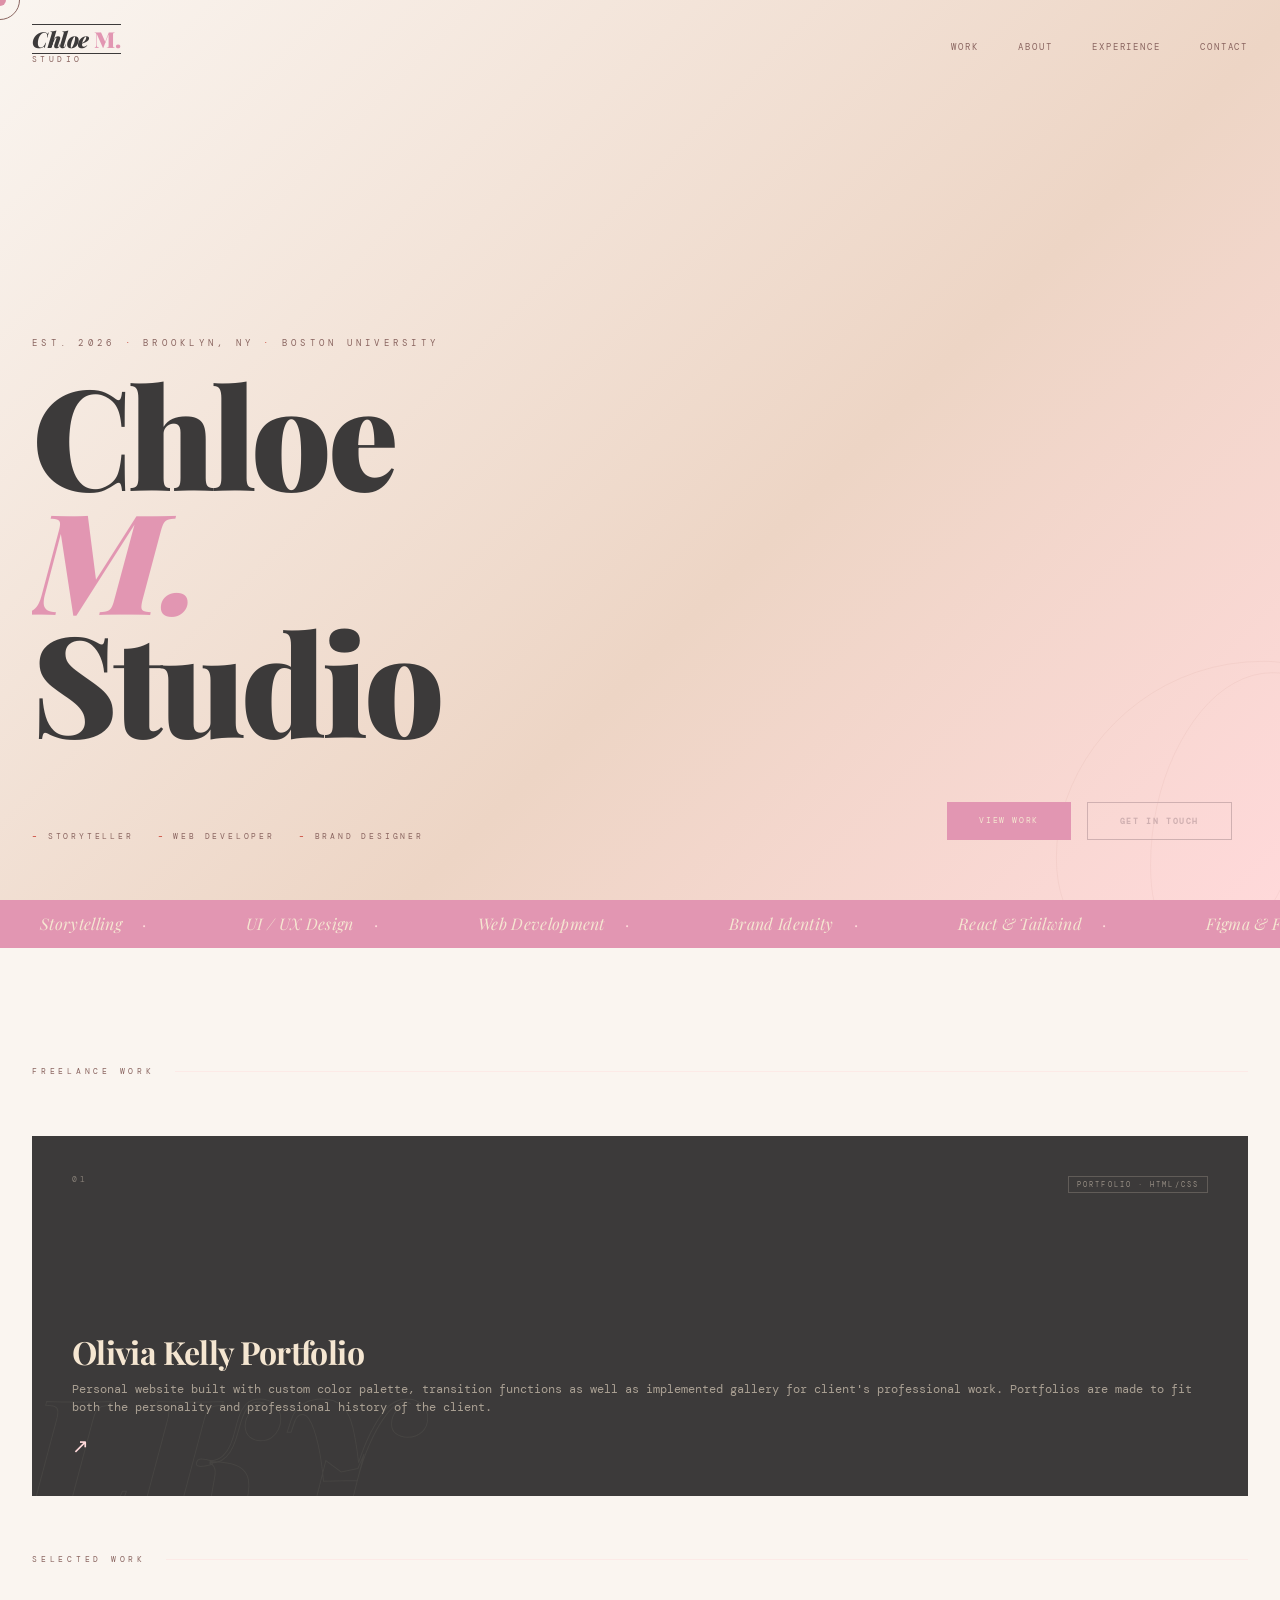
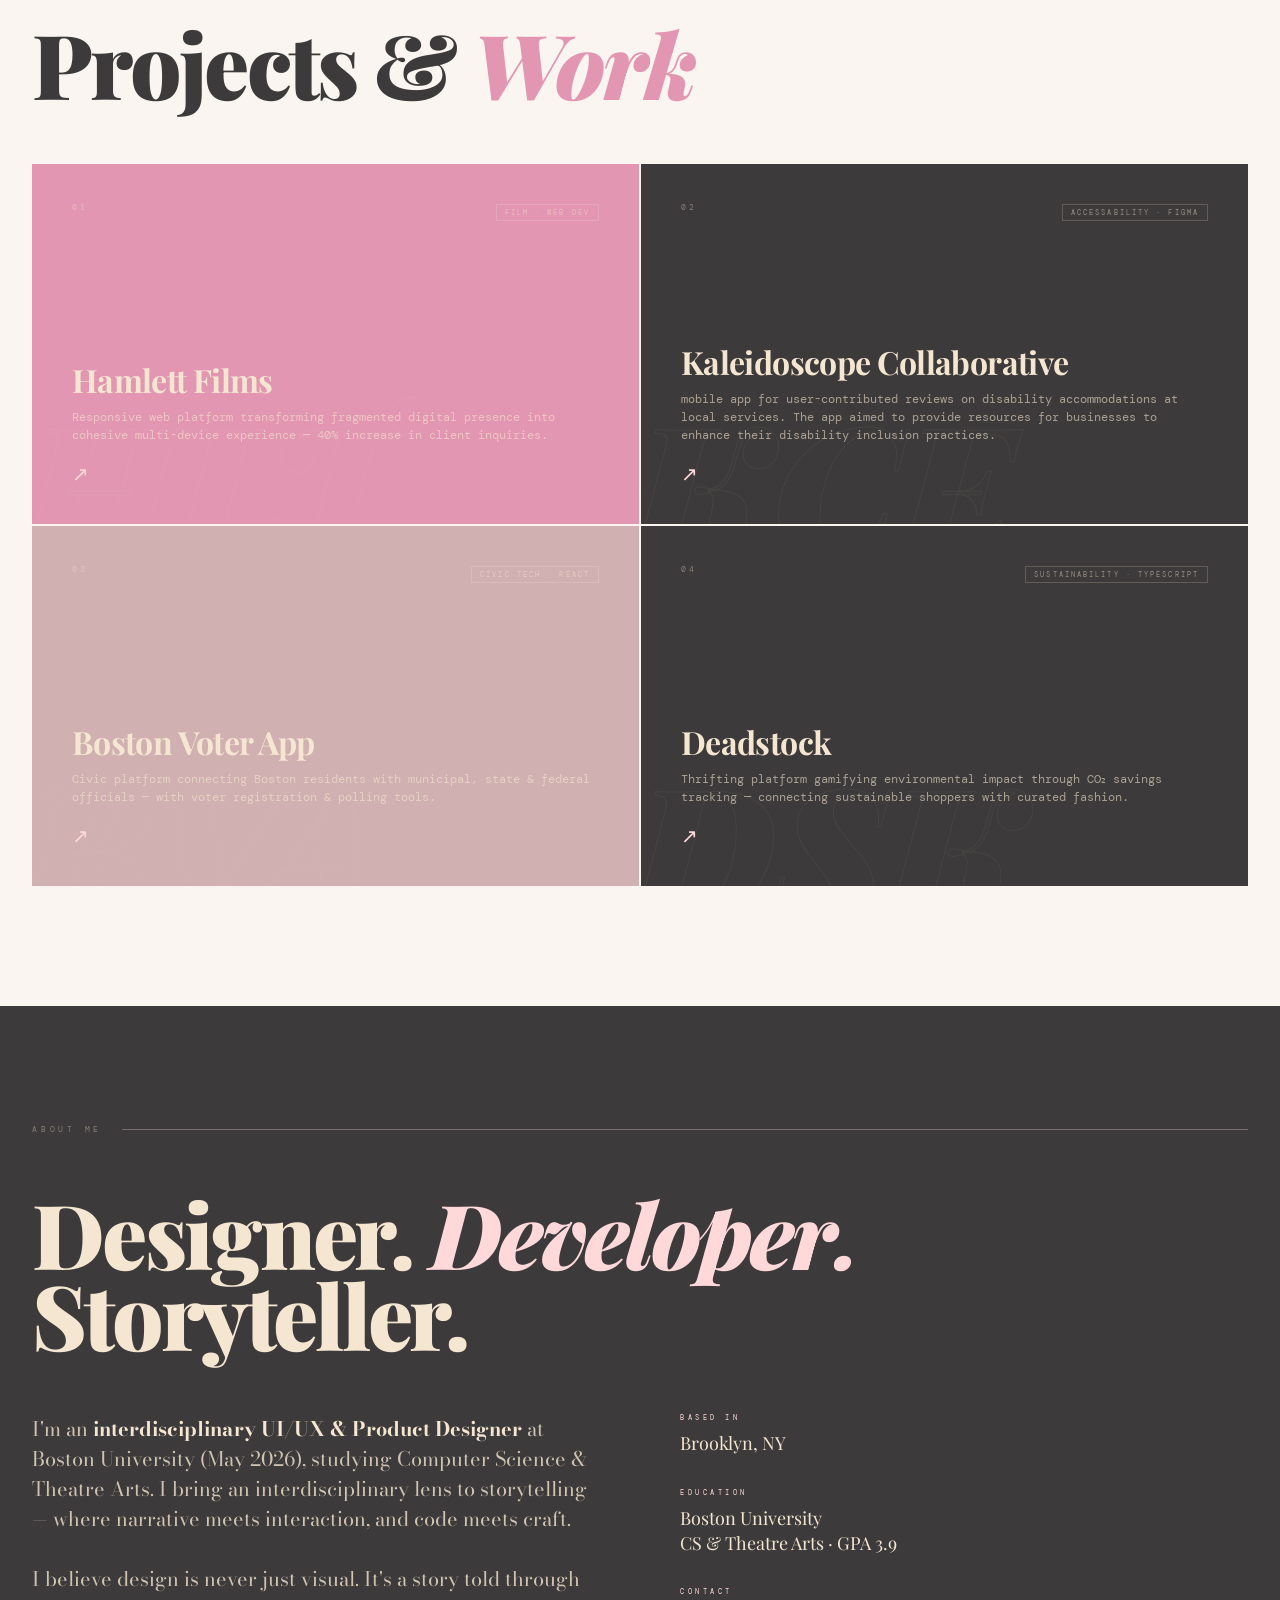
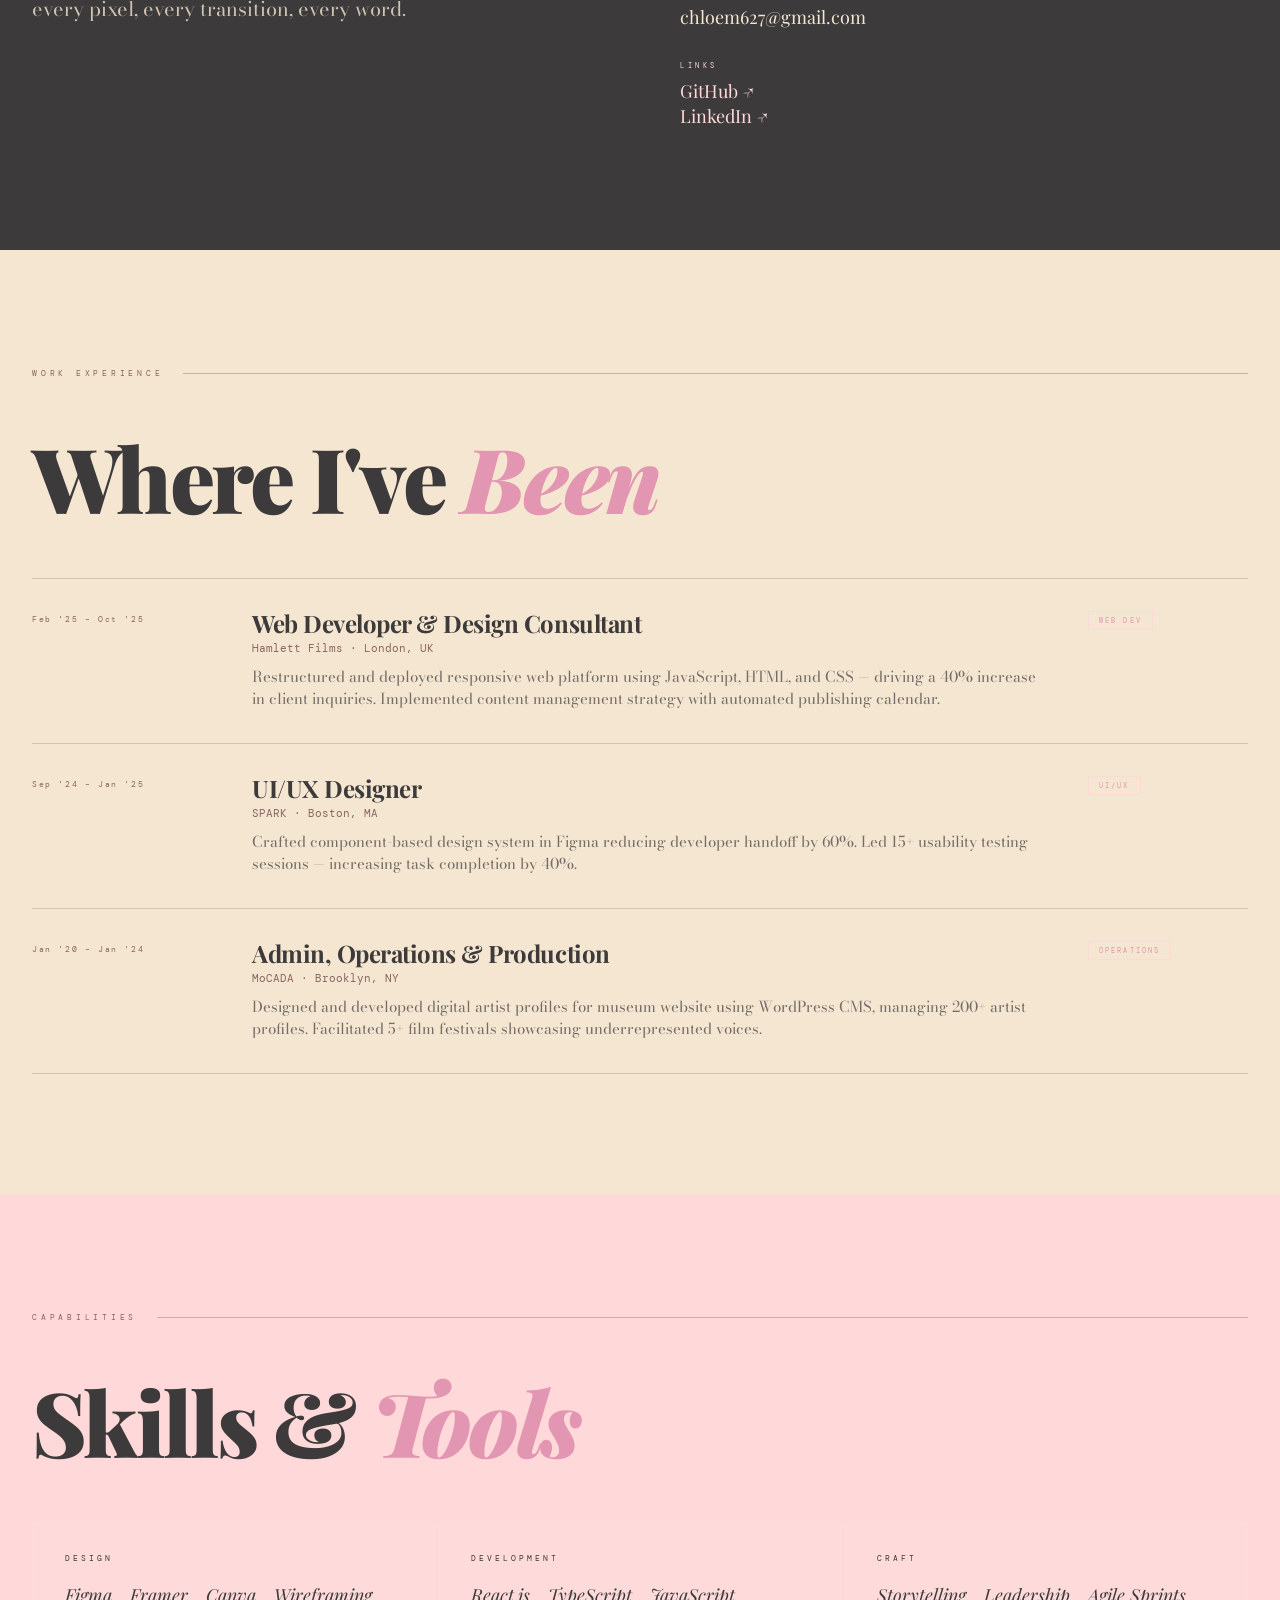
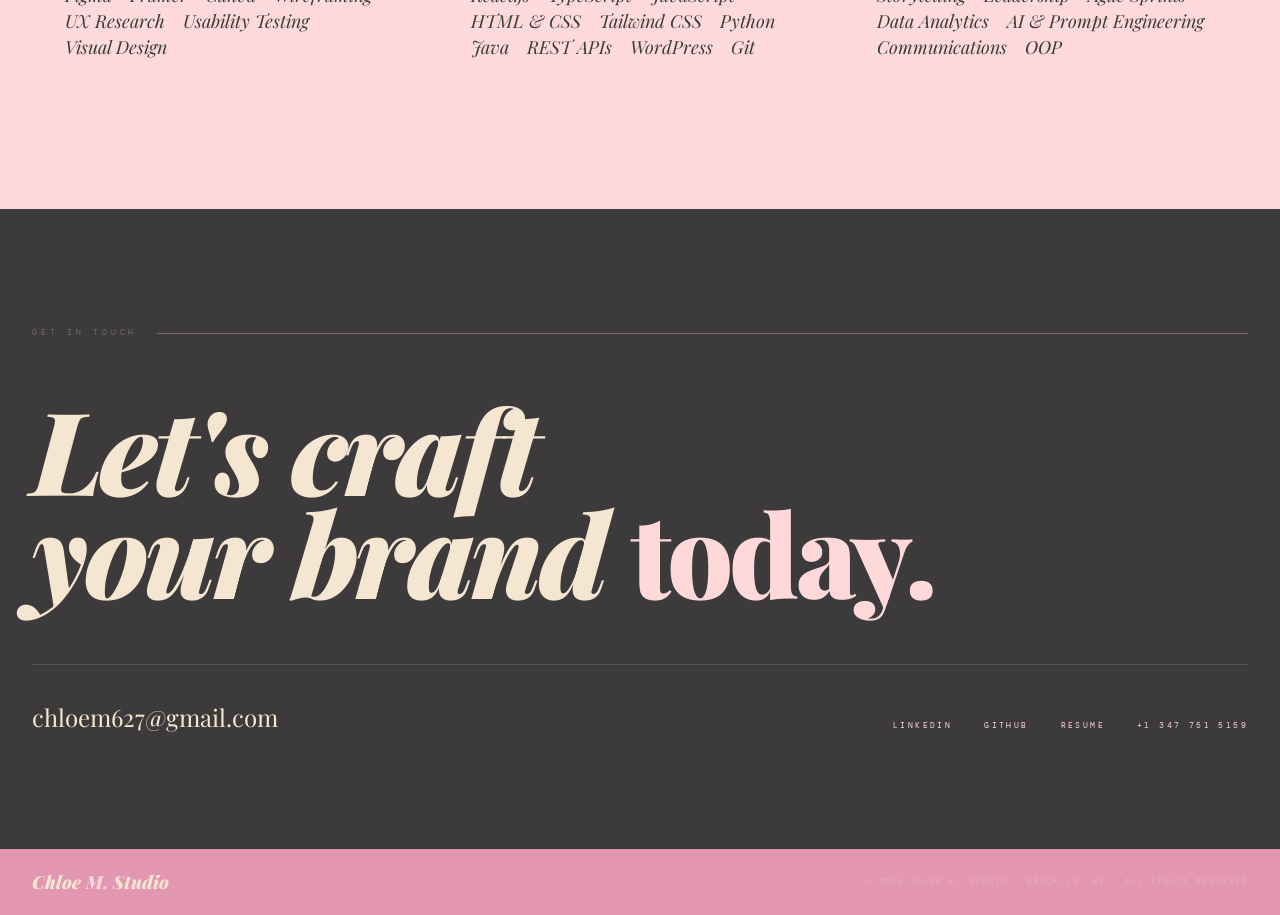
==== commit a1d371e0: "update index.html - feb 2026" ====
--- a/index.html
+++ b/index.html
@@ -81,9 +81,8 @@
 
   <!-- Work -->
   <section class="section" id="work">
-     <!-- UNCOMMENT ONCE LAUNCHED -->
-    <!-- <div class="section-label" id="freelance-work">Freelance Work</div>
-    <a class="work-card reveal reveal-delay-3" href="#" target="_blank">
+    <div class="section-label" id="freelance-work">Freelance Work</div>
+    <a class="work-card reveal reveal-delay-3" href="https://oliviakelly.netlify.app" target="_blank">
       <div class="work-card-hover-text">LKY</div>
       <div class="work-card-top">
         <span class="work-card-number">01</span>
@@ -94,7 +93,7 @@
         <div class="work-card-desc">Personal website built with custom color palette, transition functions as well as implemented gallery for client's professional work. Portfolios are made to fit both the personality and professional history of the client. </div>
         <div class="work-card-arrow">↗</div>
       </div>
-    </a> -->
+    </a>
     <div class="section-label" id="selected-work">Selected Work</div>
     <h2 class="section-title reveal">Projects &amp; <em>Work</em></h2>
     <div class="work-grid">
--- a/styles.css
+++ b/styles.css
@@ -58,7 +58,7 @@
     position: fixed;
     width: 40px;
     height: 40px;
-    border: 1px solid var(--rose);
+    border: 1px solid var(--mid);
     border-radius: 50%;
     pointer-events: none;
     z-index: 9998;
@@ -963,4 +963,19 @@
     .hero {
       padding: 10rem 2rem 5rem;
     }
-  }+  }
+
+  @media (max-width: 530px) {
+    .hero{
+      padding: 8rem 1.6rem 4rem;
+      min-height: 75vh;
+    }
+  
+  }
+
+  @media (hover: none) and (pointer: coarse) {
+    .cursor,
+    .cursor-ring {
+        display: none;
+    }
+}
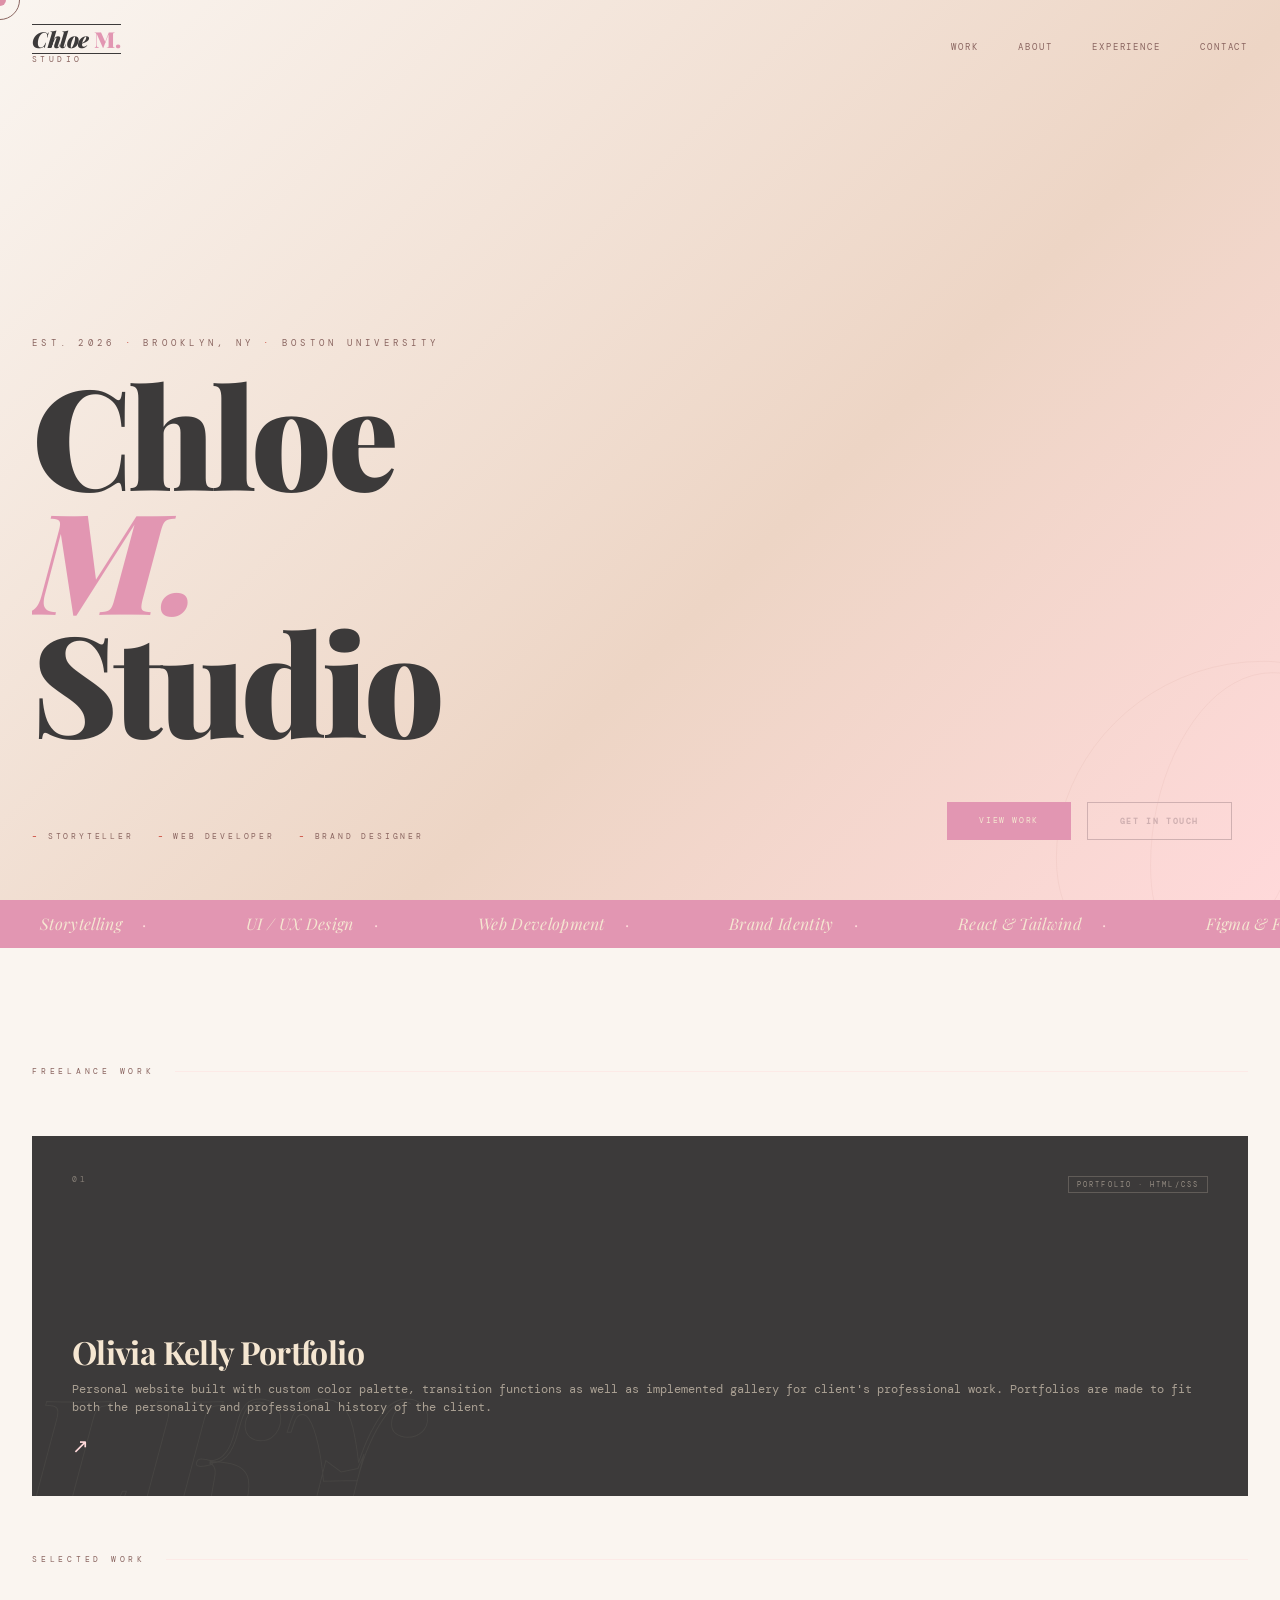
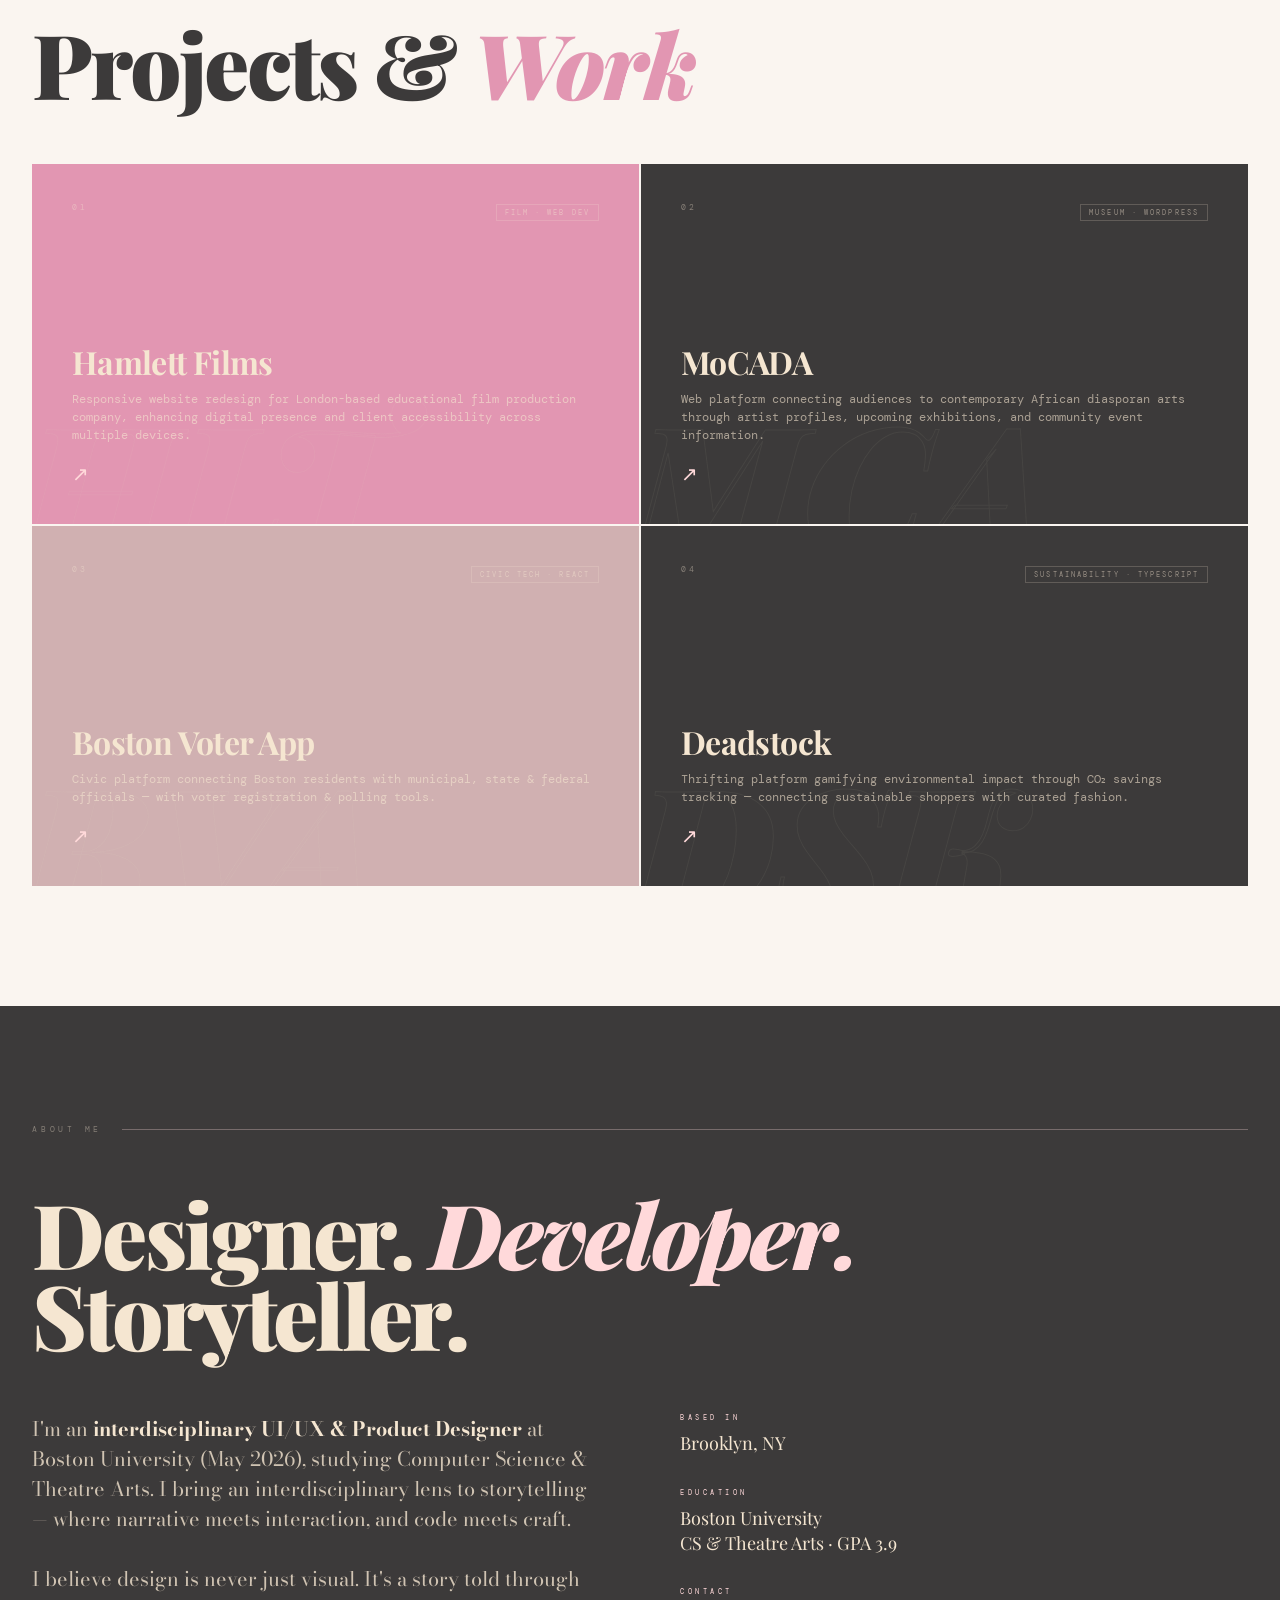
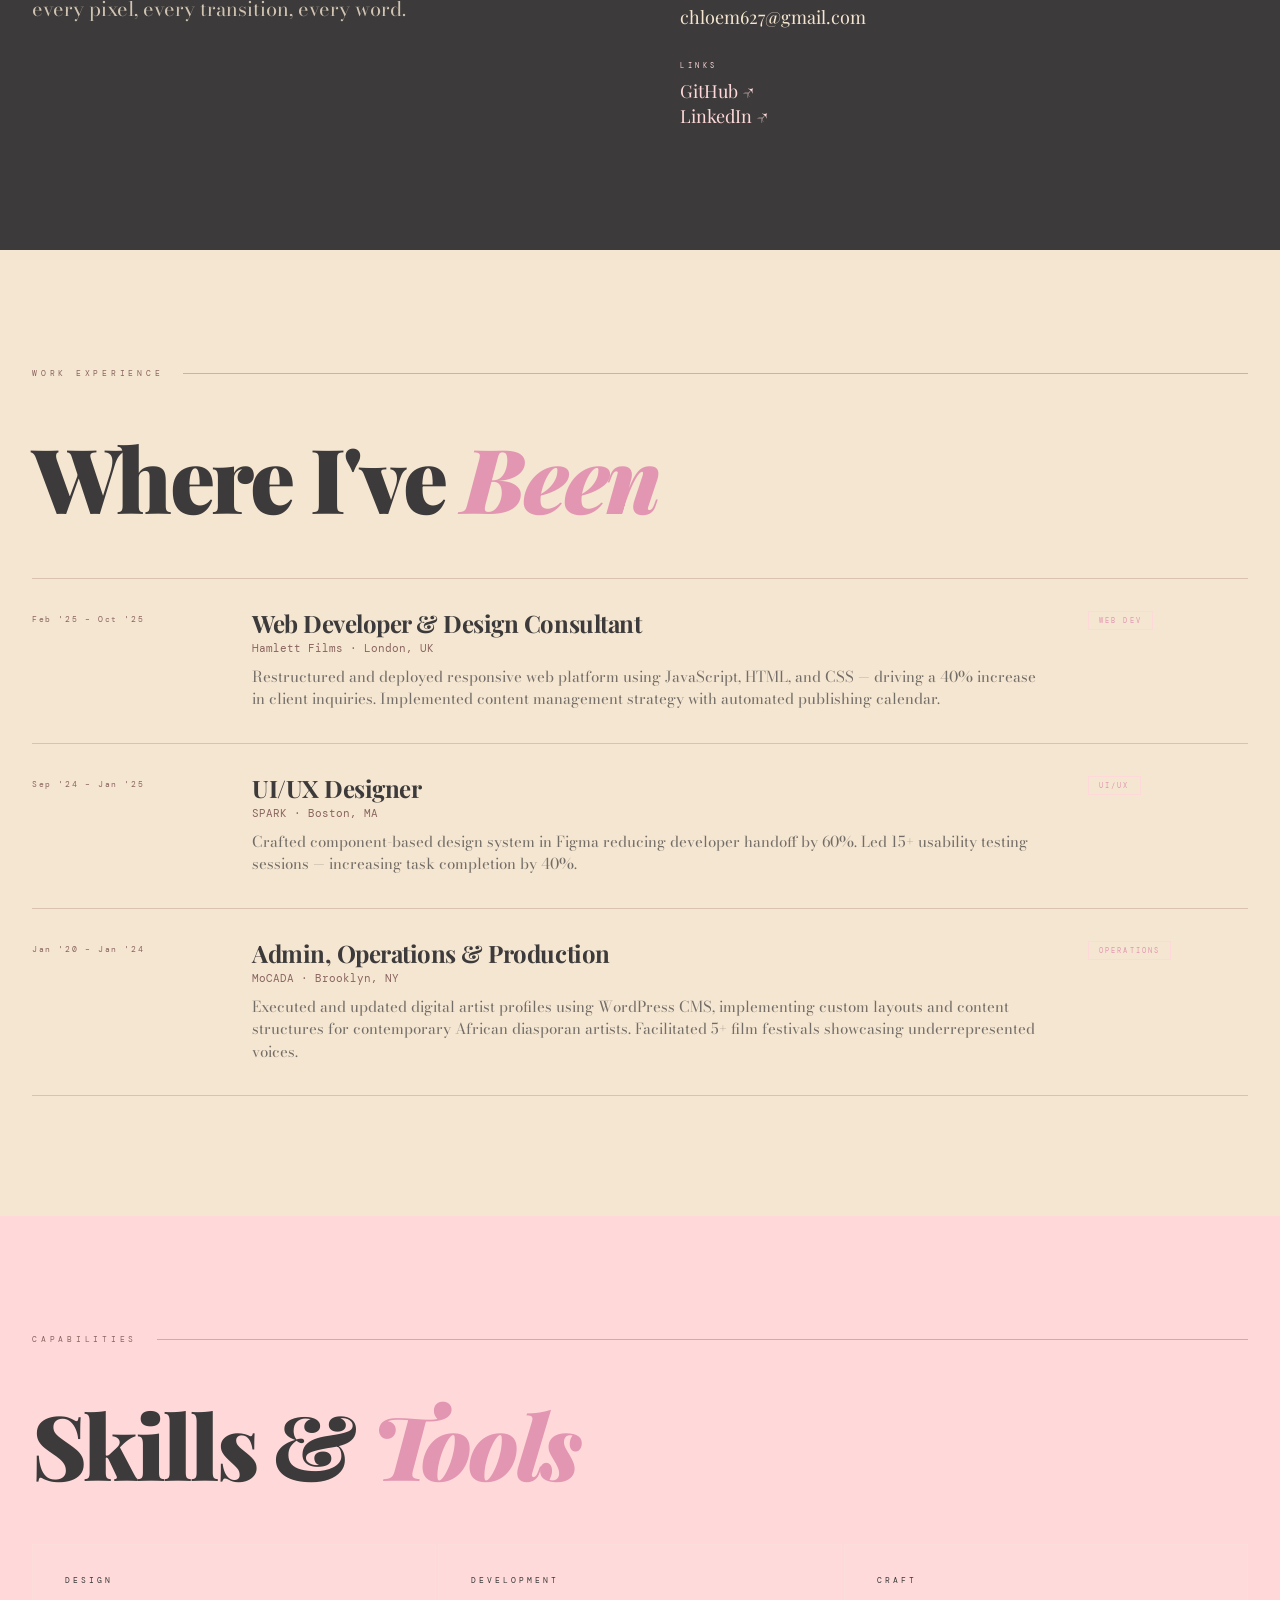
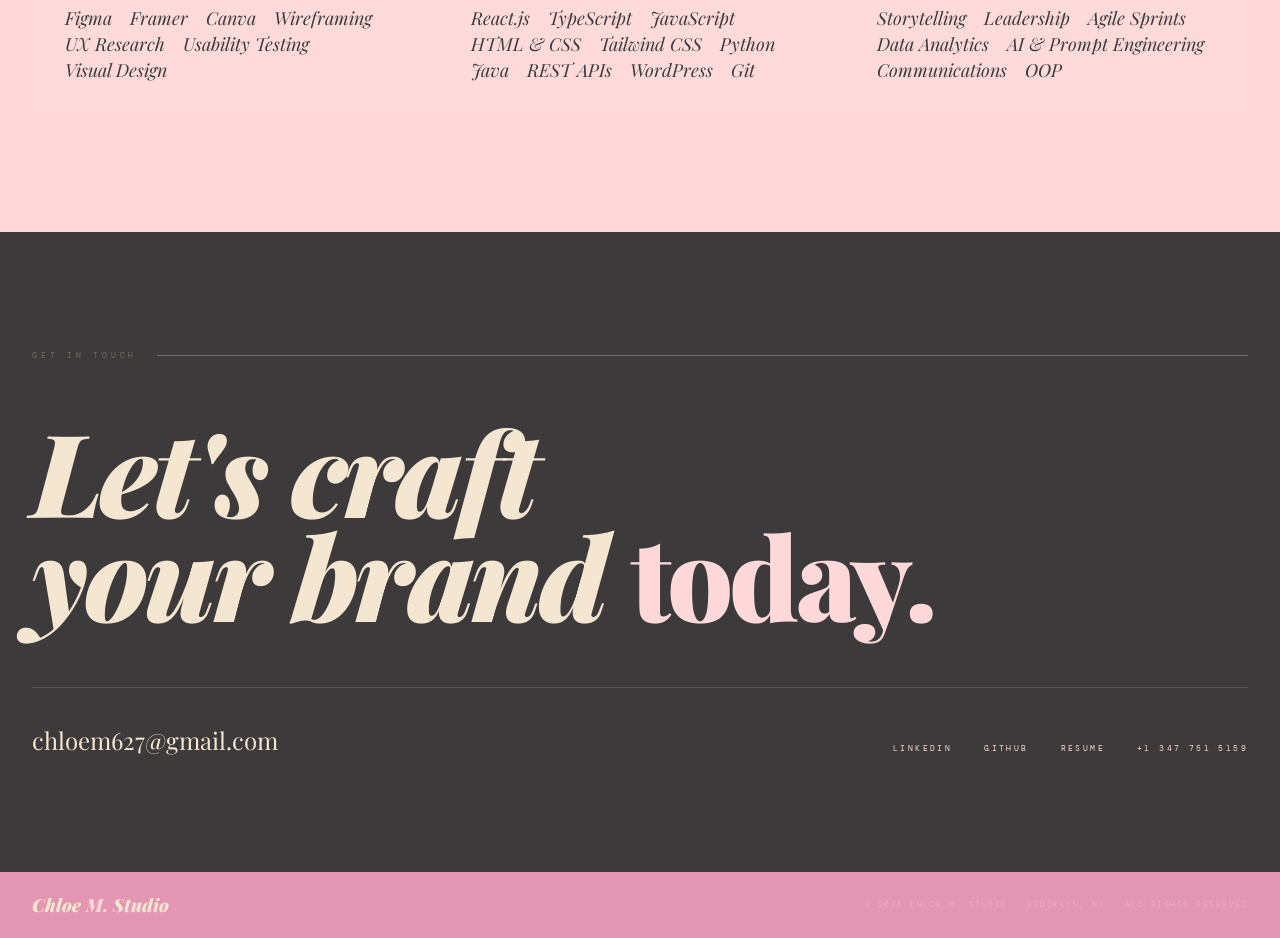
==== commit 3b57d8a1: "Update expereience section and add new project to projects section. - Feb 15 2026" ====
--- a/index.html
+++ b/index.html
@@ -105,22 +105,22 @@
         </div>
         <div class="work-card-bottom">
           <div class="work-card-title">Hamlett Films</div>
-          <div class="work-card-desc">Responsive web platform transforming fragmented digital presence into cohesive multi-device experience — 40% increase in client inquiries.</div>
-          <div class="work-card-arrow">↗</div>
-        </div>
-      </a>
-      <a class="work-card reveal reveal-delay-2" href="https://www.figma.com/proto/D2I7GObkLbe1LlPf8OsbBF/Wireframes?node-id=176-757&t=UhShRjHZnPW5CmO4-1&scaling=scale-down&content-scaling=fixed&page-id=54%3A3&starting-point-node-id=176%3A757" target="_blank">
-      <div class="work-card-hover-text">KCE</div>
-      <div class="work-card-top">
-        <span class="work-card-number">02</span>
-        <span class="work-card-tag">Accessability · Figma</span>
-      </div>
-      <div class="work-card-bottom">
-        <div class="work-card-title">Kaleidoscope Collaborative</div>
-        <div class="work-card-desc"> mobile app for user-contributed reviews on disability accommodations at local services. The app aimed to provide resources for businesses to enhance their disability inclusion practices.</div>
-        <div class="work-card-arrow">↗</div>
-      </div>
-    </a>
+          <div class="work-card-desc"> Responsive website redesign for London-based educational film production company, enhancing digital presence and client accessibility across multiple devices.          </div>
+          <div class="work-card-arrow">↗</div>
+        </div>
+      </a>
+      <a class="work-card reveal reveal-delay-4" href="https://mocada.org" target="_blank">
+        <div class="work-card-hover-text">MCA</div>
+        <div class="work-card-top">
+          <span class="work-card-number">02</span>
+          <span class="work-card-tag">Museum · WordPress</span>
+        </div>
+        <div class="work-card-bottom">
+          <div class="work-card-title">MoCADA</div>
+          <div class="work-card-desc"> Web platform connecting audiences to contemporary African diasporan arts through artist profiles, upcoming exhibitions, and community event information.</div>
+          <div class="work-card-arrow">↗</div>
+        </div>
+      </a>
       <a class="work-card reveal reveal-delay-1" href="https://github.com/ChloeMcFarlane/BVA" target="_blank">
         <div class="work-card-hover-text">BVA</div>
         <div class="work-card-top">
@@ -145,18 +145,6 @@
           <div class="work-card-arrow">↗</div>
         </div>
       </a>
-      <!-- <a class="work-card reveal reveal-delay-4" href="https://mocada.org" target="_blank">
-        <div class="work-card-hover-text">MCN</div>
-        <div class="work-card-top">
-          <span class="work-card-number">04</span>
-          <span class="work-card-tag">Museum · WordPress</span>
-        </div>
-        <div class="work-card-bottom">
-          <div class="work-card-title">MoCADA</div>
-          <div class="work-card-desc">Digital artist profiles & content system for the Museum of Contemporary African Diasporan Arts — 200+ artist profiles.</div>
-          <div class="work-card-arrow">↗</div>
-        </div>
-      </a> -->
     </div>
   </section>
 
@@ -221,7 +209,7 @@
         <div>
           <div class="exp-role">Admin, Operations & Production</div>
           <div class="exp-company">MoCADA · Brooklyn, NY</div>
-          <div class="exp-desc">Designed and developed digital artist profiles for museum website using WordPress CMS, managing 200+ artist profiles. Facilitated 5+ film festivals showcasing underrepresented voices.</div>
+          <div class="exp-desc">Executed and updated digital artist profiles using WordPress CMS, implementing custom layouts and content structures for contemporary African diasporan artists. Facilitated 5+ film festivals showcasing underrepresented voices.</div>
         </div>
         <div><span class="exp-tag">Operations</span></div>
       </div>
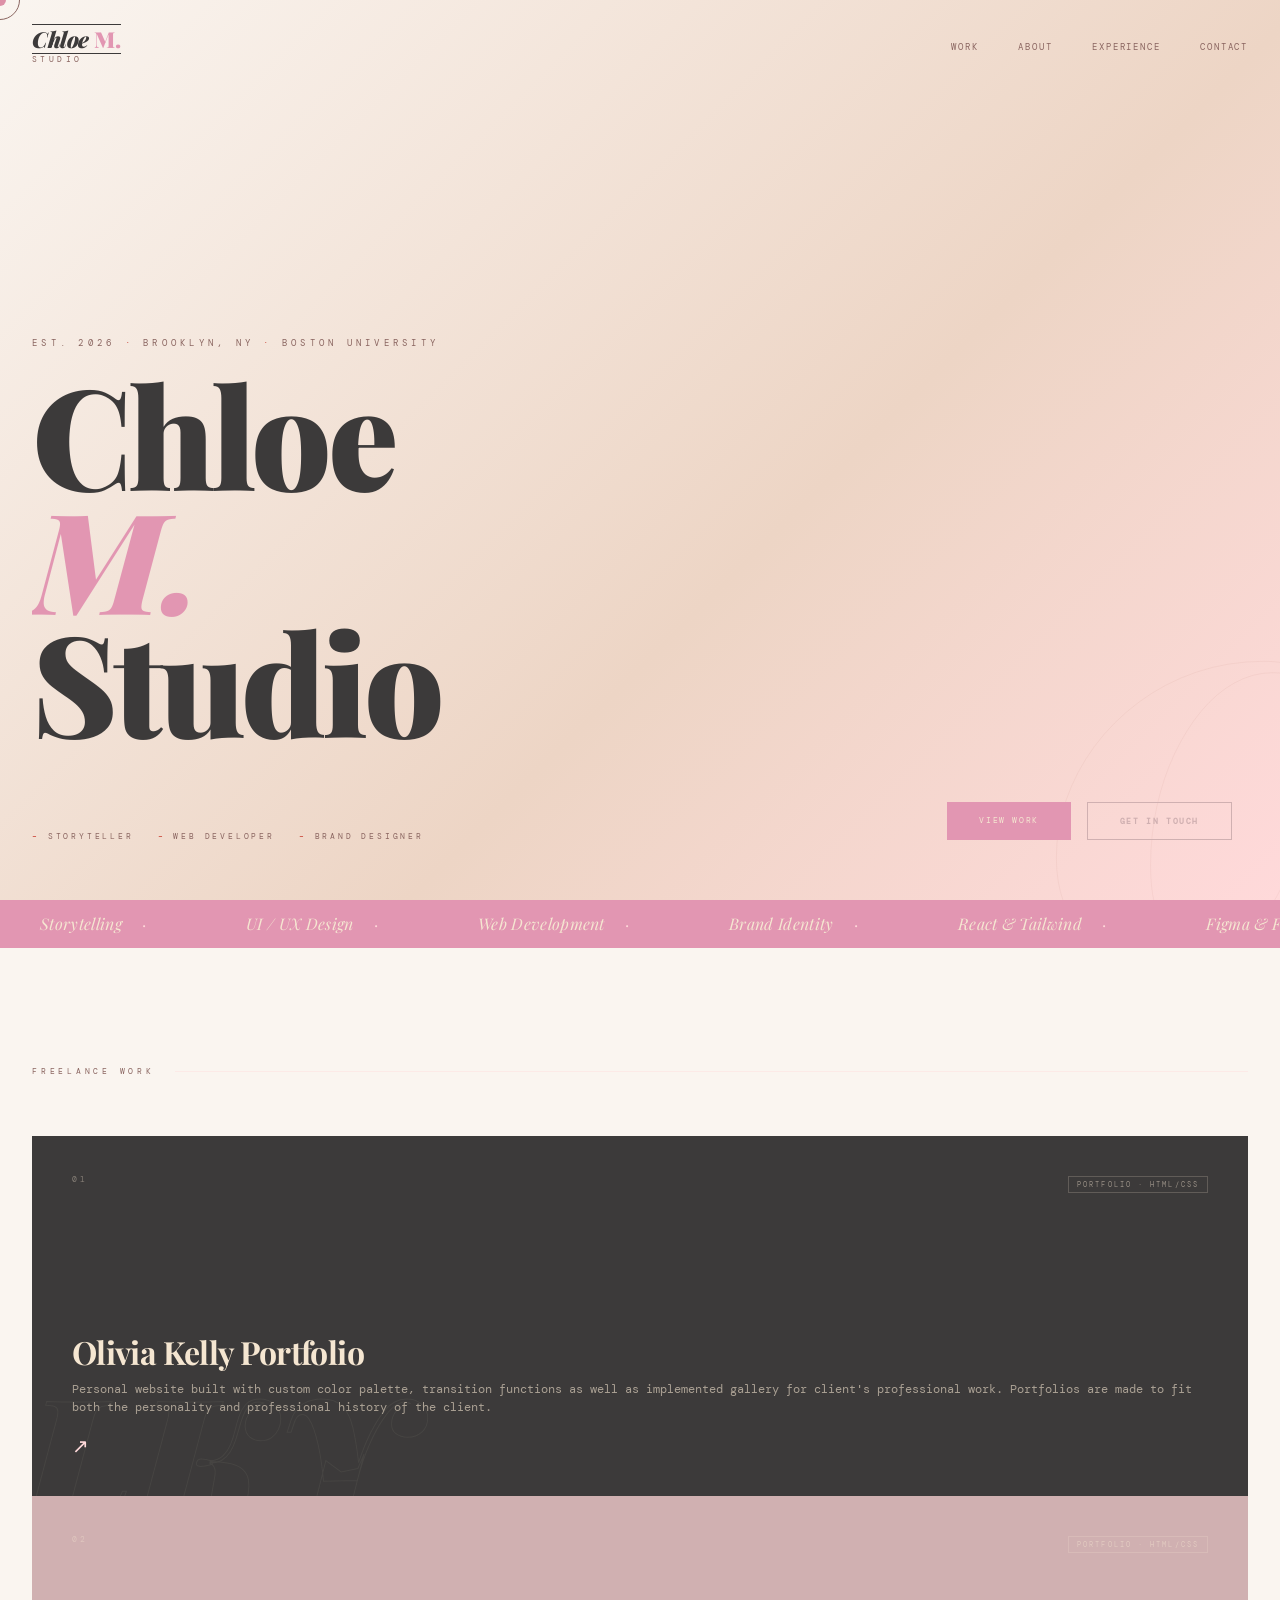
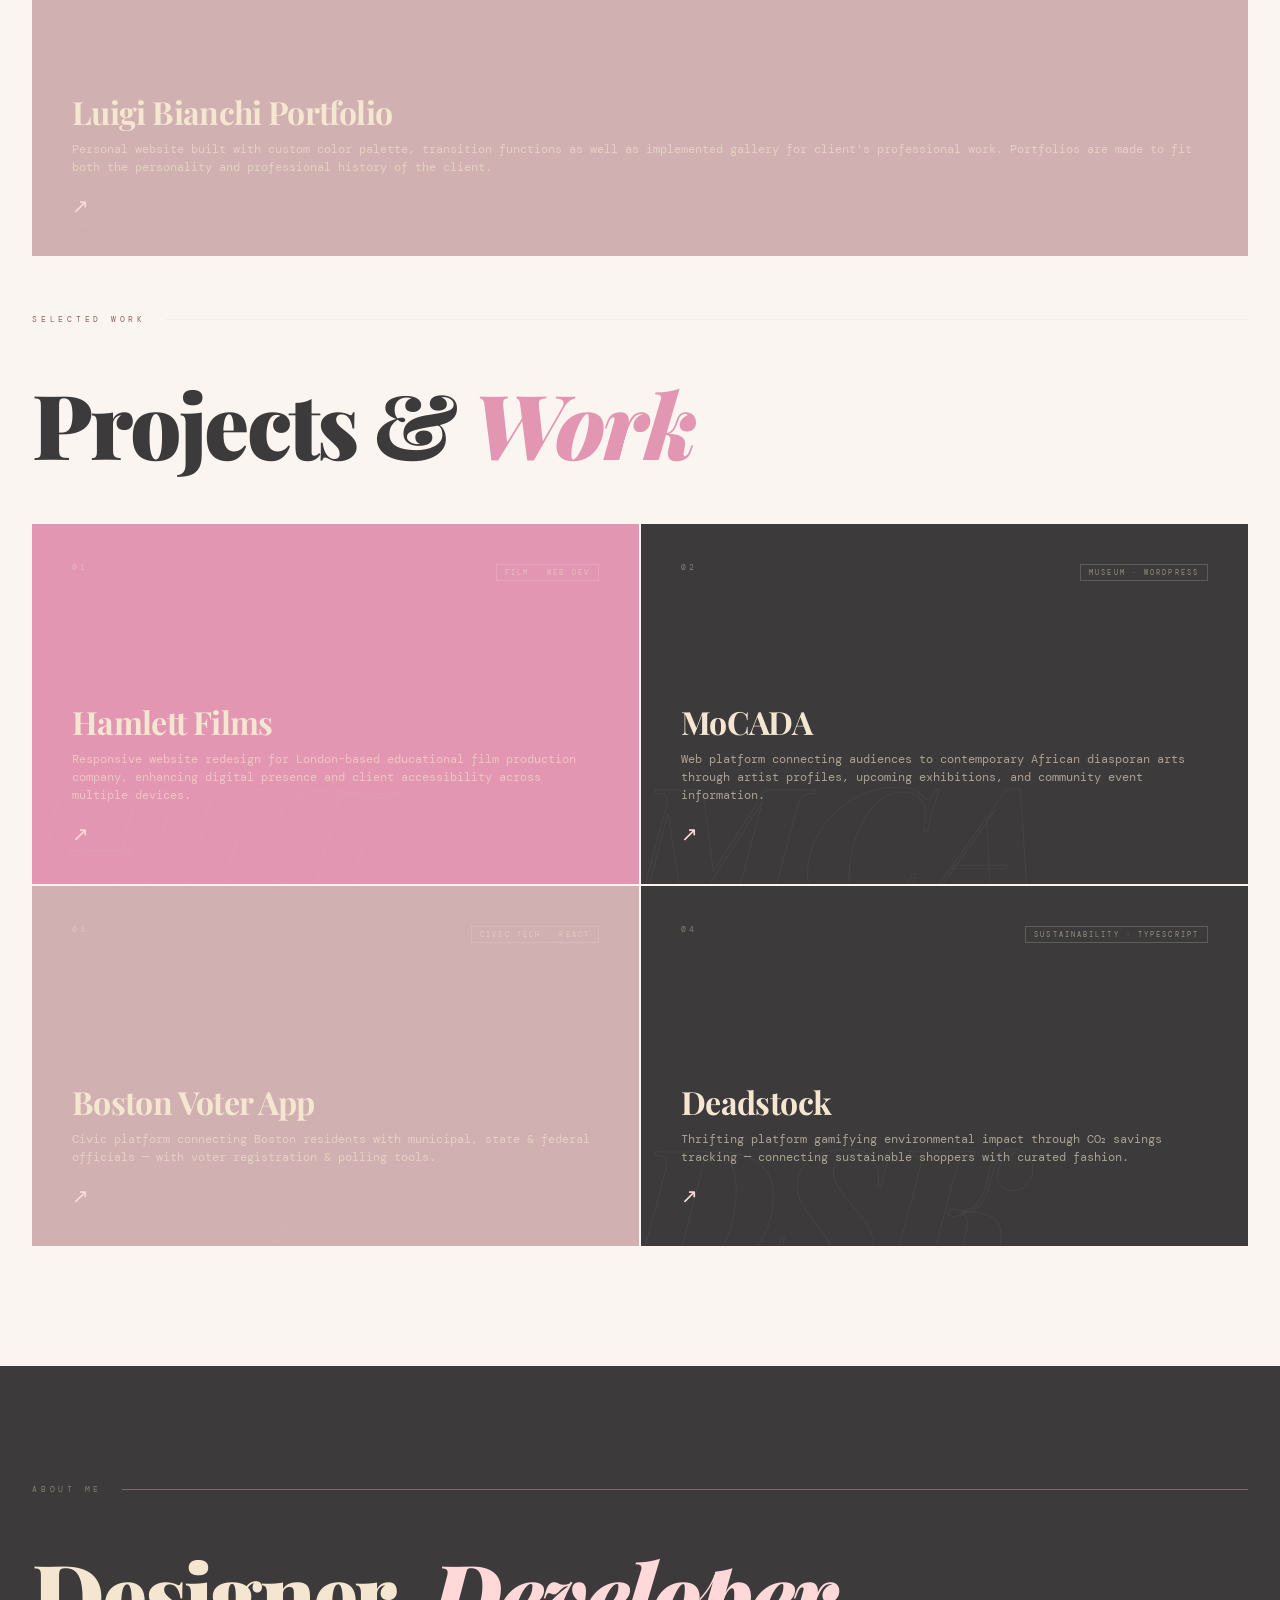
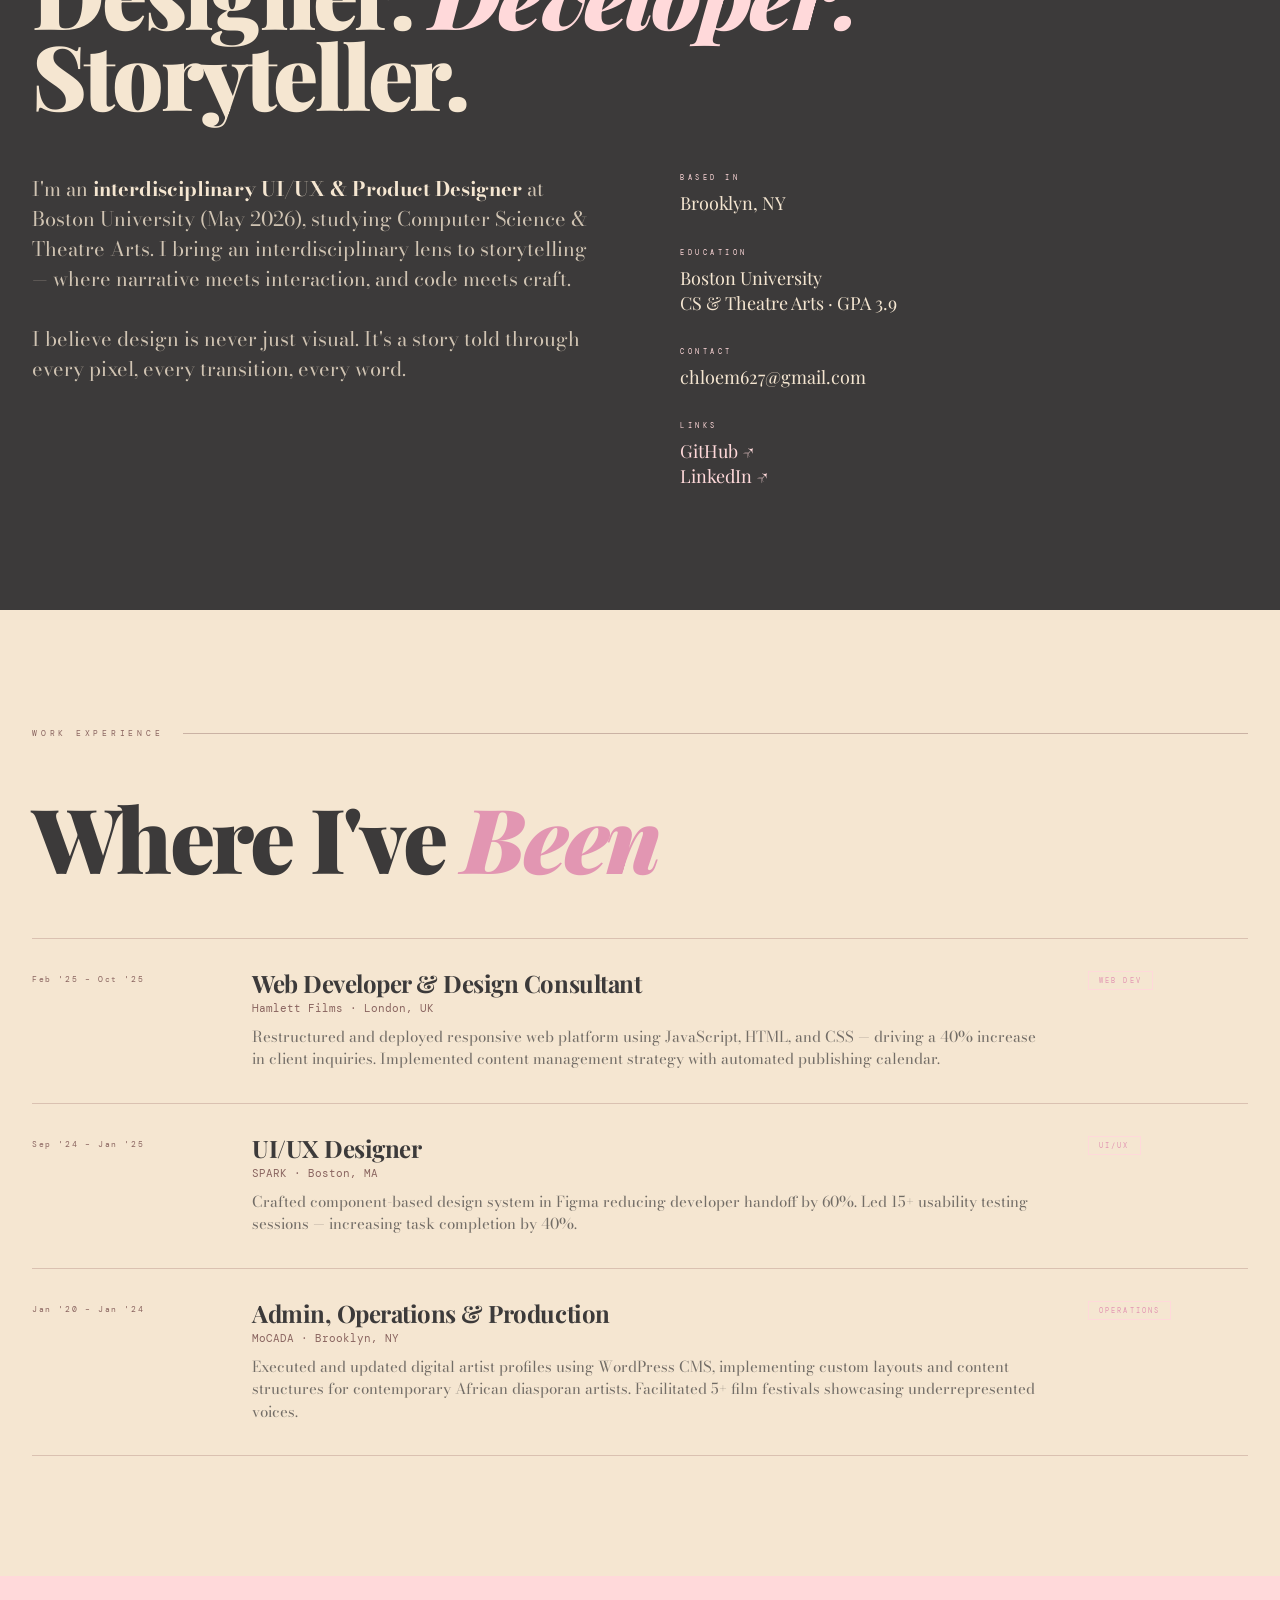
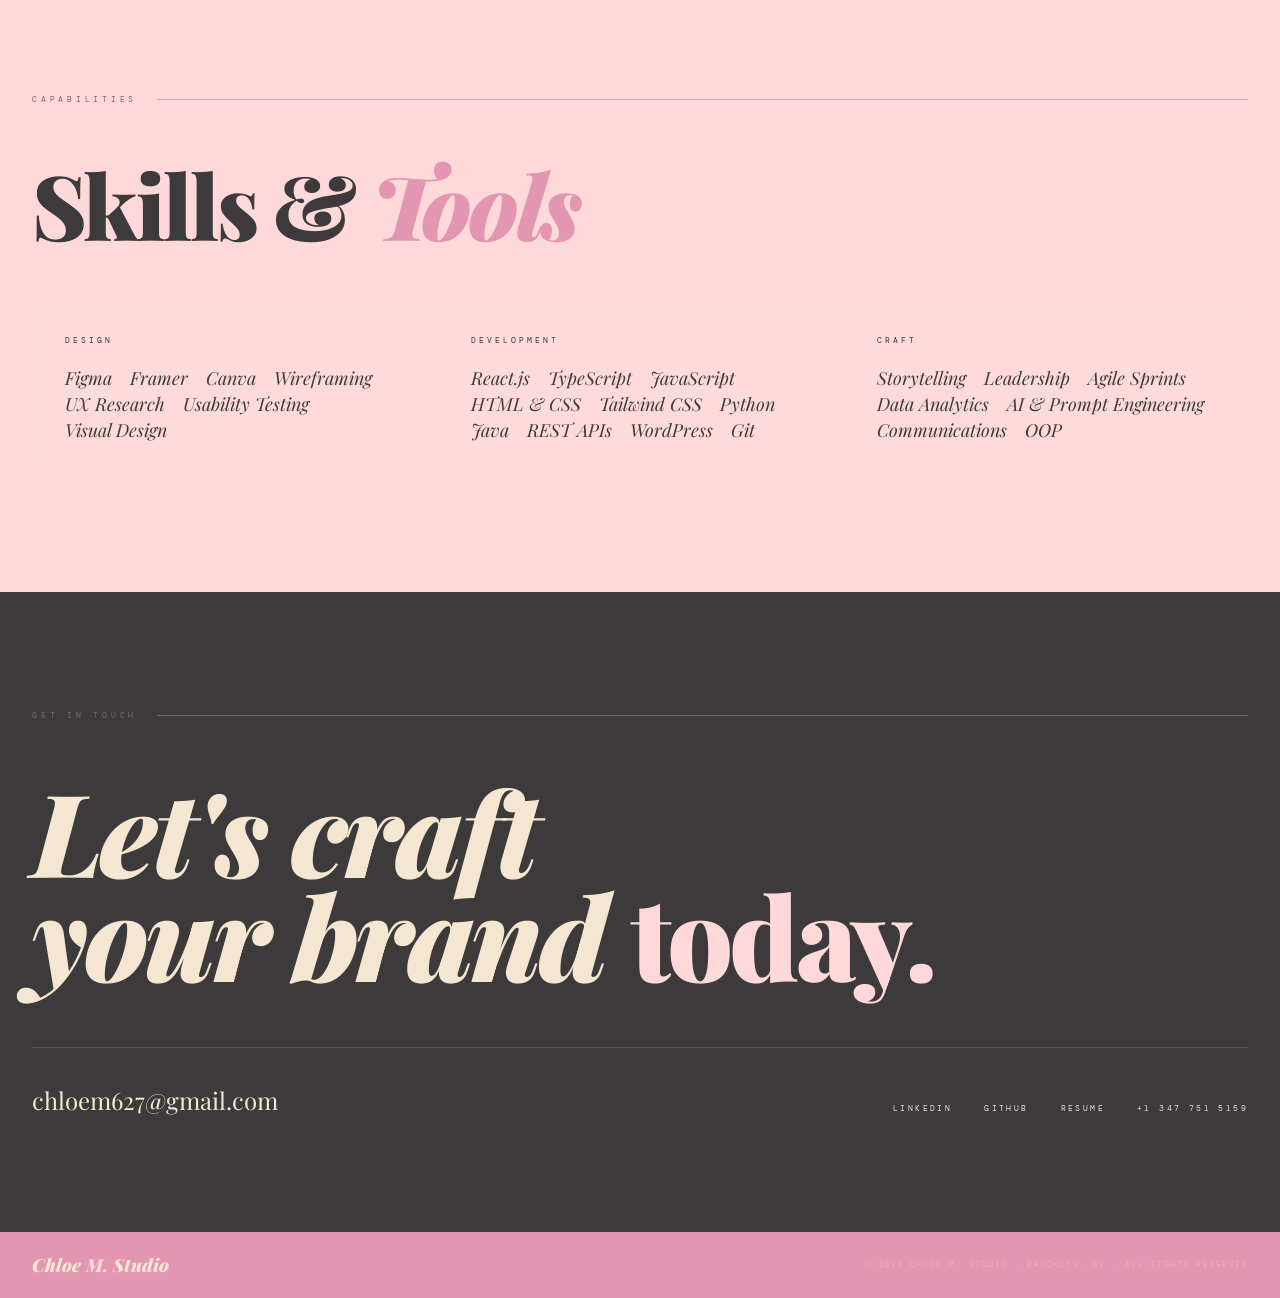
==== commit 4b0b62e0: "Add new credit - Jun 10, 20206" ====
--- a/index.html
+++ b/index.html
@@ -94,6 +94,20 @@
         <div class="work-card-arrow">↗</div>
       </div>
     </a>
+
+    <a class="work-card reveal reveal-delay-3" href="https://bianchiluigi.com" target="_blank">
+      <div class="work-card-hover-text">BLU</div>
+      <div class="work-card-top">
+        <span class="work-card-number">02</span>
+        <span class="work-card-tag">Portfolio · HTML/CSS</span>
+      </div>
+      <div class="work-card-bottom">
+        <div class="work-card-title">Luigi Bianchi Portfolio</div>
+        <div class="work-card-desc">Personal website built with custom color palette, transition functions as well as implemented gallery for client's professional work. Portfolios are made to fit both the personality and professional history of the client. </div>
+        <div class="work-card-arrow">↗</div>
+      </div>
+    </a>
+      
     <div class="section-label" id="selected-work">Selected Work</div>
     <h2 class="section-title reveal">Projects &amp; <em>Work</em></h2>
     <div class="work-grid">
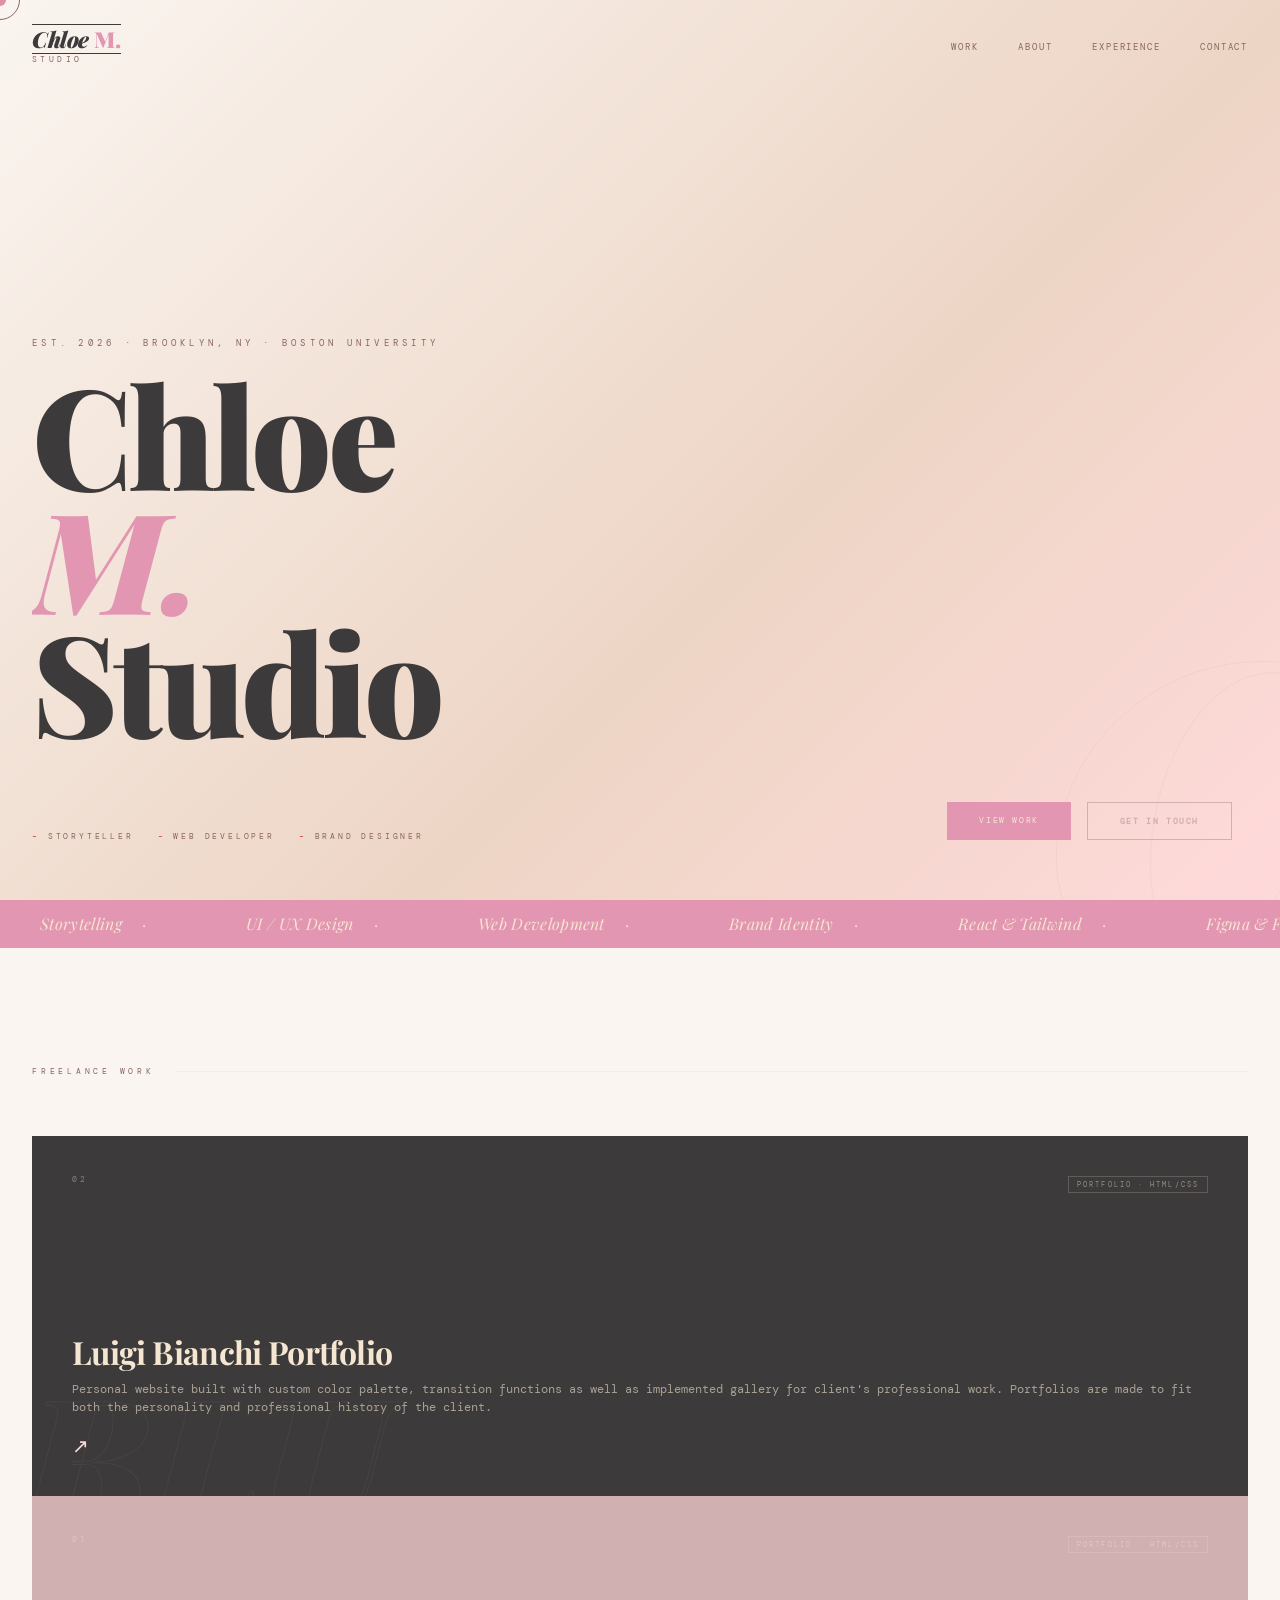
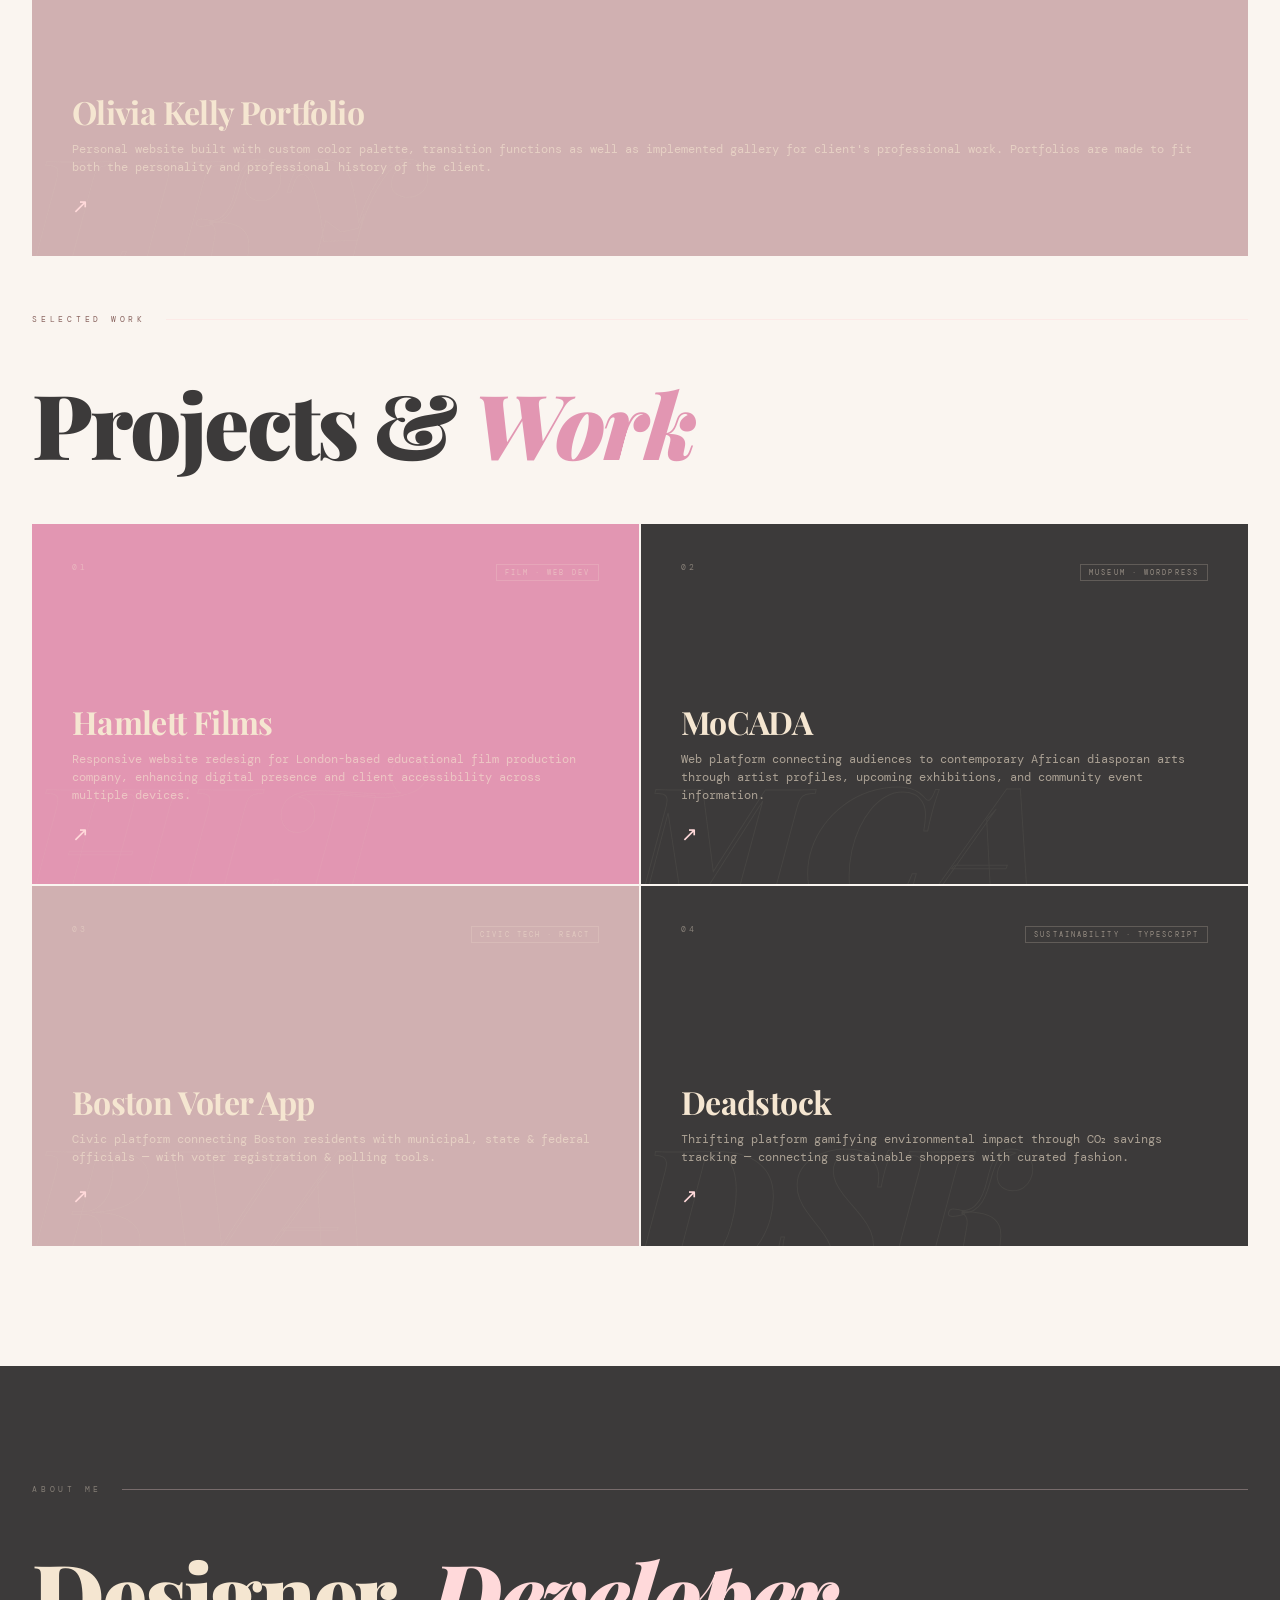
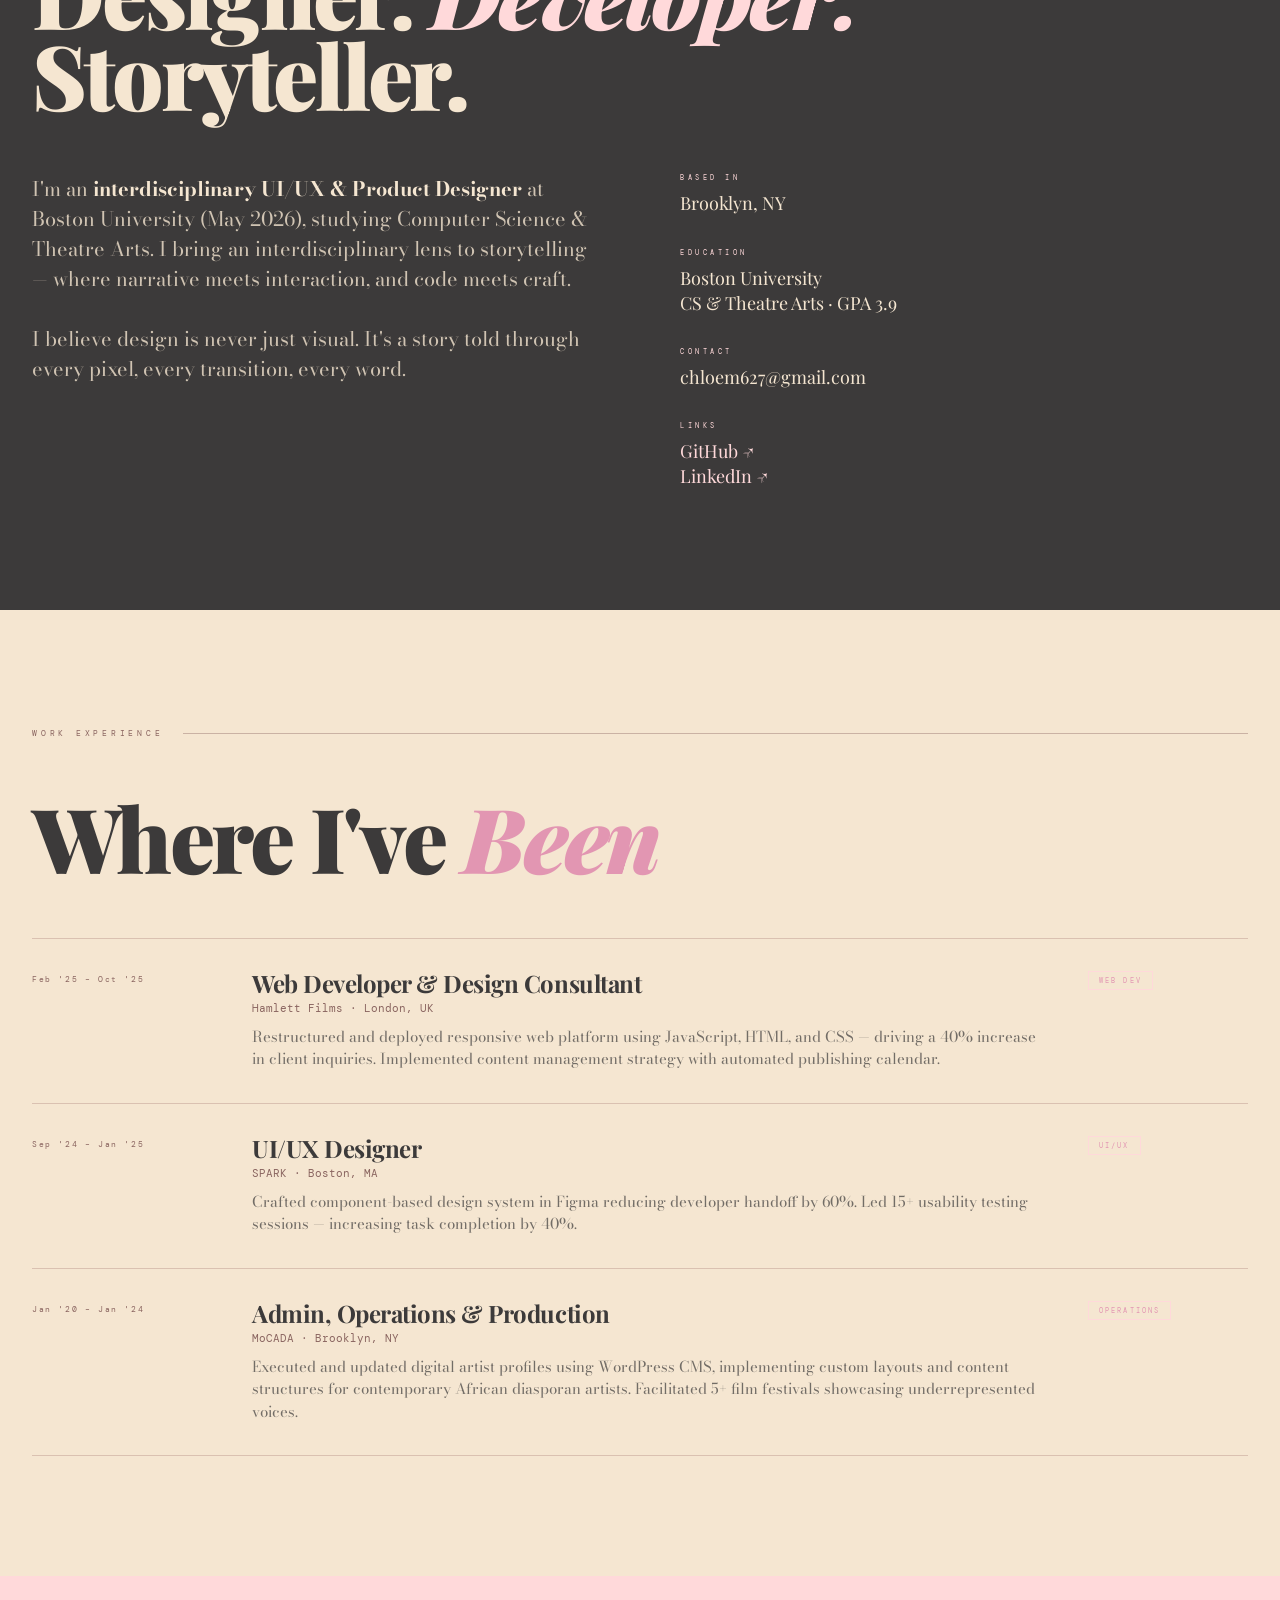
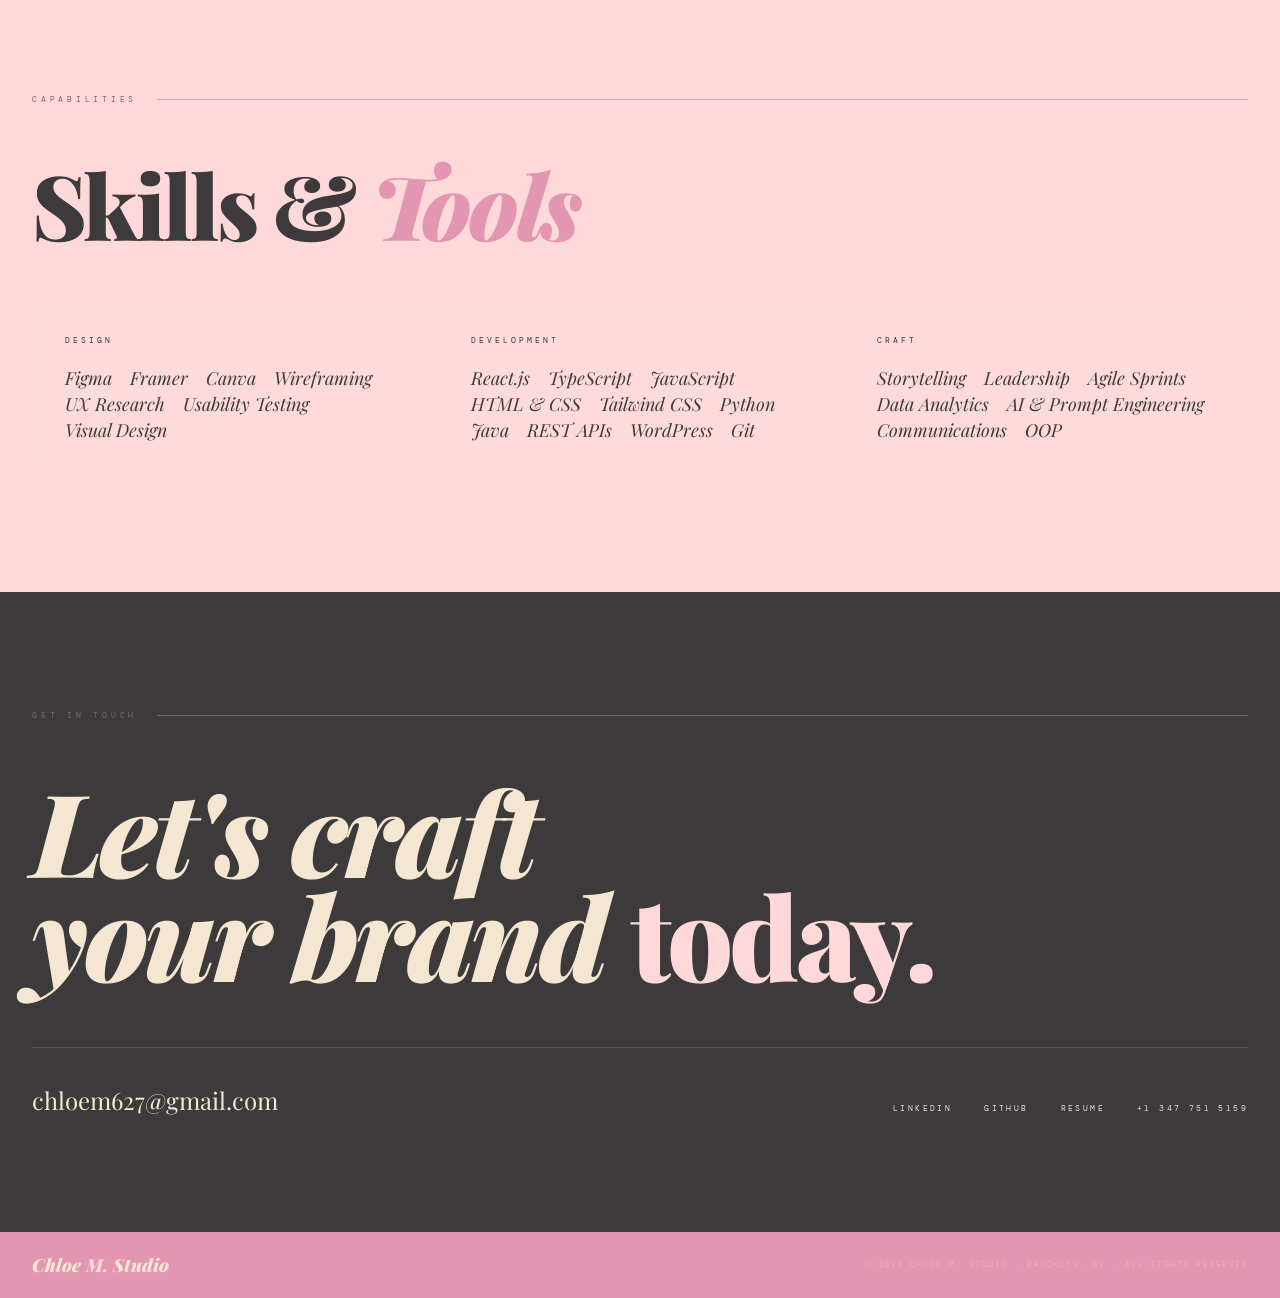
==== commit cd032ef1: "Add photo work sections - June 17, 2026" ====
--- a/index.html
+++ b/index.html
@@ -81,8 +81,29 @@
 
   <!-- Work -->
   <section class="section" id="work">
+
+    
     <div class="section-label" id="freelance-work">Freelance Work</div>
-    <a class="work-card reveal reveal-delay-3" href="https://oliviakelly.netlify.app" target="_blank">
+        <a class="work-card reveal reveal-delay-3"
+        href="https://bianchiluigi.com" target="_blank"
+        data-preview="previews/luigi-bianchi.png"
+        data-preview-label="Luigi Bianchi · Portfolio">
+      <div class="work-card-hover-text">BLU</div>
+      <div class="work-card-top">
+        <span class="work-card-number">02</span>
+        <span class="work-card-tag">Portfolio · HTML/CSS</span>
+      </div>
+      <div class="work-card-bottom">
+        <div class="work-card-title">Luigi Bianchi Portfolio</div>
+        <div class="work-card-desc">Personal website built with custom color palette, transition functions as well as implemented gallery for client's professional work. Portfolios are made to fit both the personality and professional history of the client. </div>
+        <div class="work-card-arrow">↗</div>
+      </div>
+    </a>
+    
+    <a class="work-card reveal reveal-delay-3"
+       href="https://oliviakelly.netlify.app" target="_blank"
+       data-preview="previews/olivia-kelly.png"
+       data-preview-label="Olivia Kelly · Portfolio">
       <div class="work-card-hover-text">LKY</div>
       <div class="work-card-top">
         <span class="work-card-number">01</span>
@@ -90,19 +111,6 @@
       </div>
       <div class="work-card-bottom">
         <div class="work-card-title">Olivia Kelly Portfolio</div>
-        <div class="work-card-desc">Personal website built with custom color palette, transition functions as well as implemented gallery for client's professional work. Portfolios are made to fit both the personality and professional history of the client. </div>
-        <div class="work-card-arrow">↗</div>
-      </div>
-    </a>
-
-    <a class="work-card reveal reveal-delay-3" href="https://bianchiluigi.com" target="_blank">
-      <div class="work-card-hover-text">BLU</div>
-      <div class="work-card-top">
-        <span class="work-card-number">02</span>
-        <span class="work-card-tag">Portfolio · HTML/CSS</span>
-      </div>
-      <div class="work-card-bottom">
-        <div class="work-card-title">Luigi Bianchi Portfolio</div>
         <div class="work-card-desc">Personal website built with custom color palette, transition functions as well as implemented gallery for client's professional work. Portfolios are made to fit both the personality and professional history of the client. </div>
         <div class="work-card-arrow">↗</div>
       </div>
@@ -111,7 +119,10 @@
     <div class="section-label" id="selected-work">Selected Work</div>
     <h2 class="section-title reveal">Projects &amp; <em>Work</em></h2>
     <div class="work-grid">
-      <a class="work-card reveal reveal-delay-3" href="https://hamlettfilms.com" target="_blank">
+      <a class="work-card reveal reveal-delay-3"
+         href="https://hamlettfilms.com" target="_blank"
+         data-preview="previews/hamlett-films.png"
+         data-preview-label="Hamlett Films · Web Dev">
         <div class="work-card-hover-text">HLT</div>
         <div class="work-card-top">
           <span class="work-card-number">01</span>
@@ -123,7 +134,10 @@
           <div class="work-card-arrow">↗</div>
         </div>
       </a>
-      <a class="work-card reveal reveal-delay-4" href="https://mocada.org" target="_blank">
+      <a class="work-card reveal reveal-delay-4"
+         href="https://mocada.org" target="_blank"
+         data-preview="previews/mocada.jpg"
+         data-preview-label="MoCADA · WordPress">
         <div class="work-card-hover-text">MCA</div>
         <div class="work-card-top">
           <span class="work-card-number">02</span>
@@ -135,7 +149,10 @@
           <div class="work-card-arrow">↗</div>
         </div>
       </a>
-      <a class="work-card reveal reveal-delay-1" href="https://github.com/ChloeMcFarlane/BVA" target="_blank">
+      <a class="work-card reveal reveal-delay-1"
+         href="https://github.com/ChloeMcFarlane/BVA" target="_blank"
+         data-preview="previews/boston-voter-app.jpg"
+         data-preview-label="Boston Voter App · React">
         <div class="work-card-hover-text">BVA</div>
         <div class="work-card-top">
           <span class="work-card-number">03</span>
@@ -147,7 +164,10 @@
           <div class="work-card-arrow">↗</div>
         </div>
       </a>
-      <a class="work-card reveal reveal-delay-2" href="https://github.com/RaisinBranLvr/cs411-thrift-store.git" target="_blank">
+      <a class="work-card reveal reveal-delay-2"
+         href="https://github.com/RaisinBranLvr/cs411-thrift-store.git" target="_blank"
+         data-preview="previews/deadstock.jpg"
+         data-preview-label="Deadstock · TypeScript">
         <div class="work-card-hover-text">DSK</div>
         <div class="work-card-top">
           <span class="work-card-number">04</span>
--- a/styles.css
+++ b/styles.css
@@ -903,6 +903,59 @@
     color: rgba(245, 230, 209, 0.3);
     text-transform: uppercase;
   }
+
+  /* =================================
+   Work Card — Preview Popup
+   ================================= */
+
+.work-preview-popup {
+  position: fixed;
+  width: 400px;
+  height: 300px;
+  border-radius: 10px;
+  overflow: hidden;
+  pointer-events: none;
+  z-index: 500;
+  opacity: 0;
+  transform: scale(0.93) translateY(6px);
+  transition:
+    opacity 0.22s cubic-bezier(.215,.61,.355,1),
+    transform 0.22s cubic-bezier(.215,.61,.355,1);
+  box-shadow:
+    0 12px 40px rgba(60, 58, 58, 0.18),
+    0 2px 8px rgba(60, 58, 58, 0.08);
+  background: var(--paper);
+  /* Sits below cursor + cursor-ring (9998/9999) but above everything else */
+}
+
+.work-preview-popup.visible {
+  opacity: 1;
+  transform: scale(1) translateY(0);
+}
+
+.work-preview-popup img {
+  width: 100%;
+  height: 100%;
+  object-fit: cover;
+  display: block;
+}
+
+/* Thin label bar at the bottom of the popup */
+.work-preview-label {
+  position: absolute;
+  bottom: 0;
+  left: 0;
+  right: 0;
+  padding: 0.8rem 1.4rem;
+  background: rgba(60, 58, 58, 0.72);
+  backdrop-filter: blur(8px);
+  font-family: 'DM Mono', monospace;
+  font-size: 0.7rem;
+  letter-spacing: 0.3em;
+  text-transform: uppercase;
+  color: var(--blush);
+  opacity: 0.9;
+}
   
   /* =================================
      Scroll Reveal
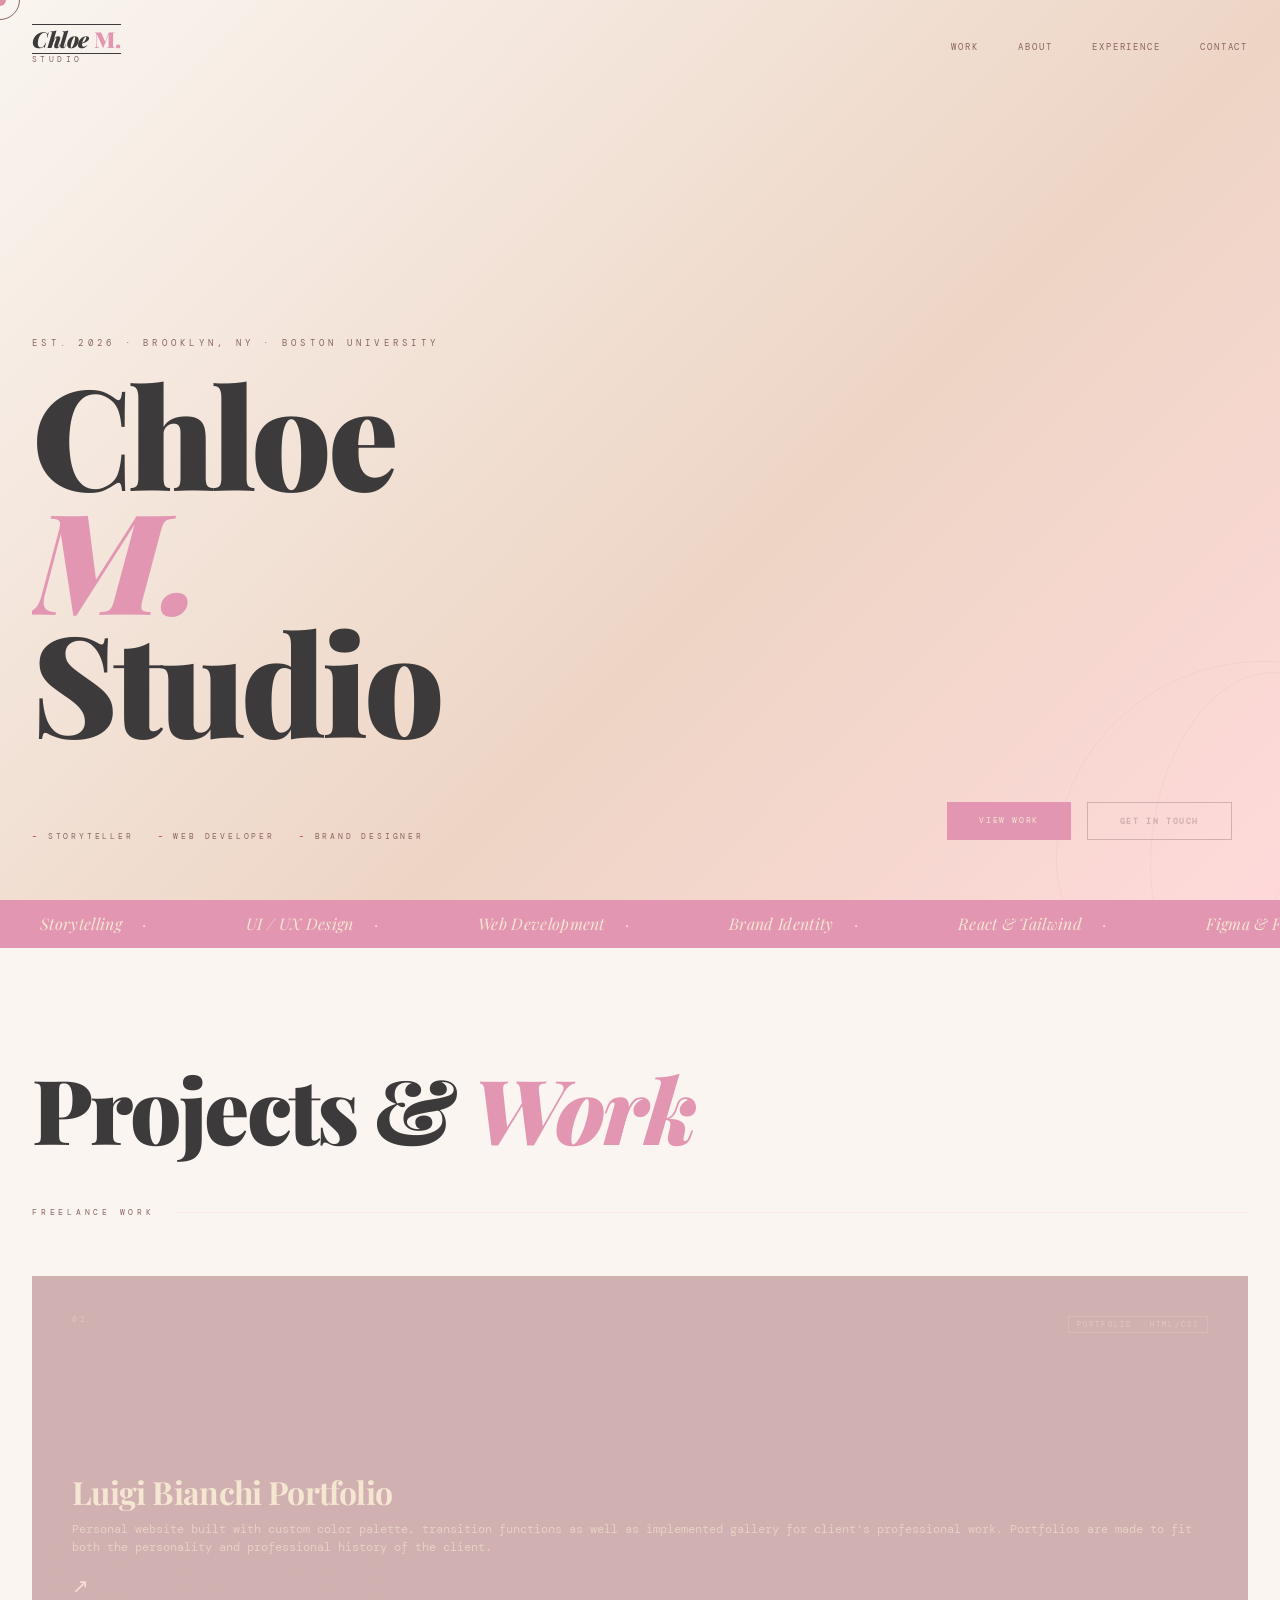
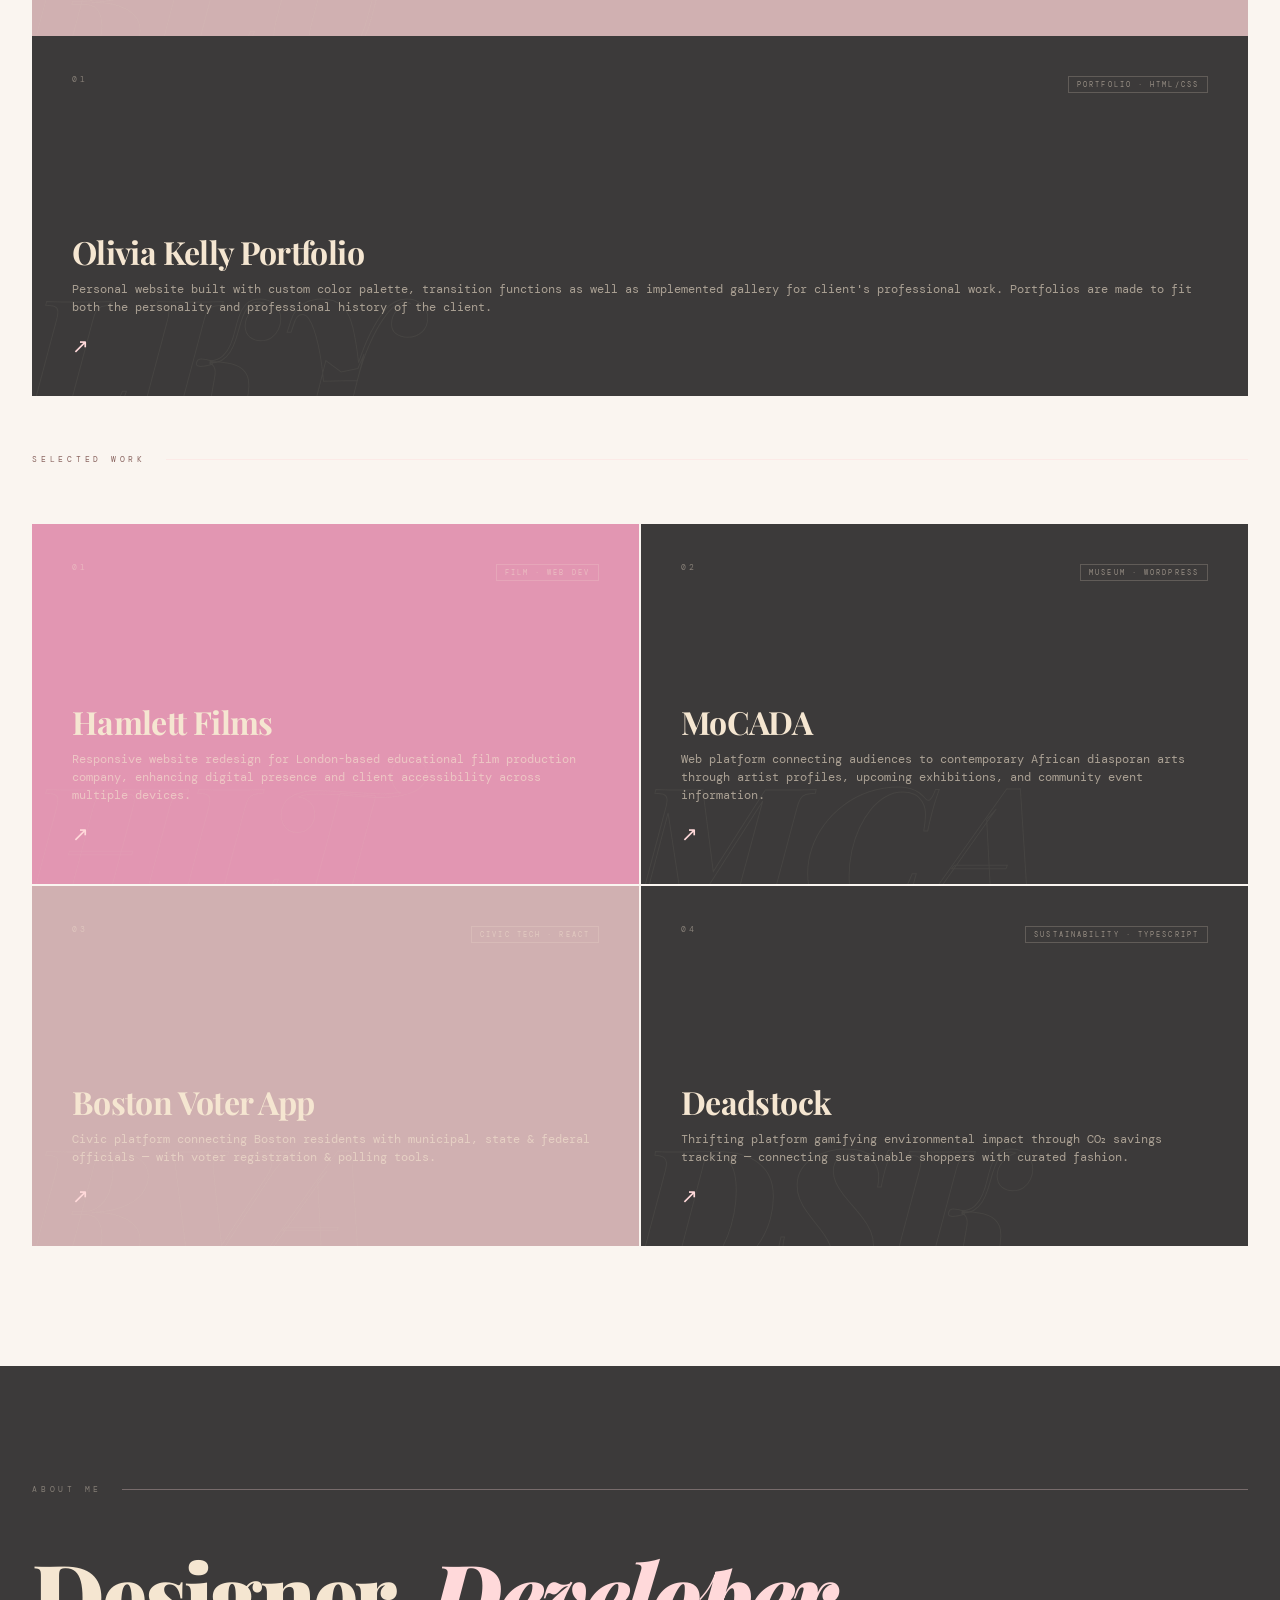
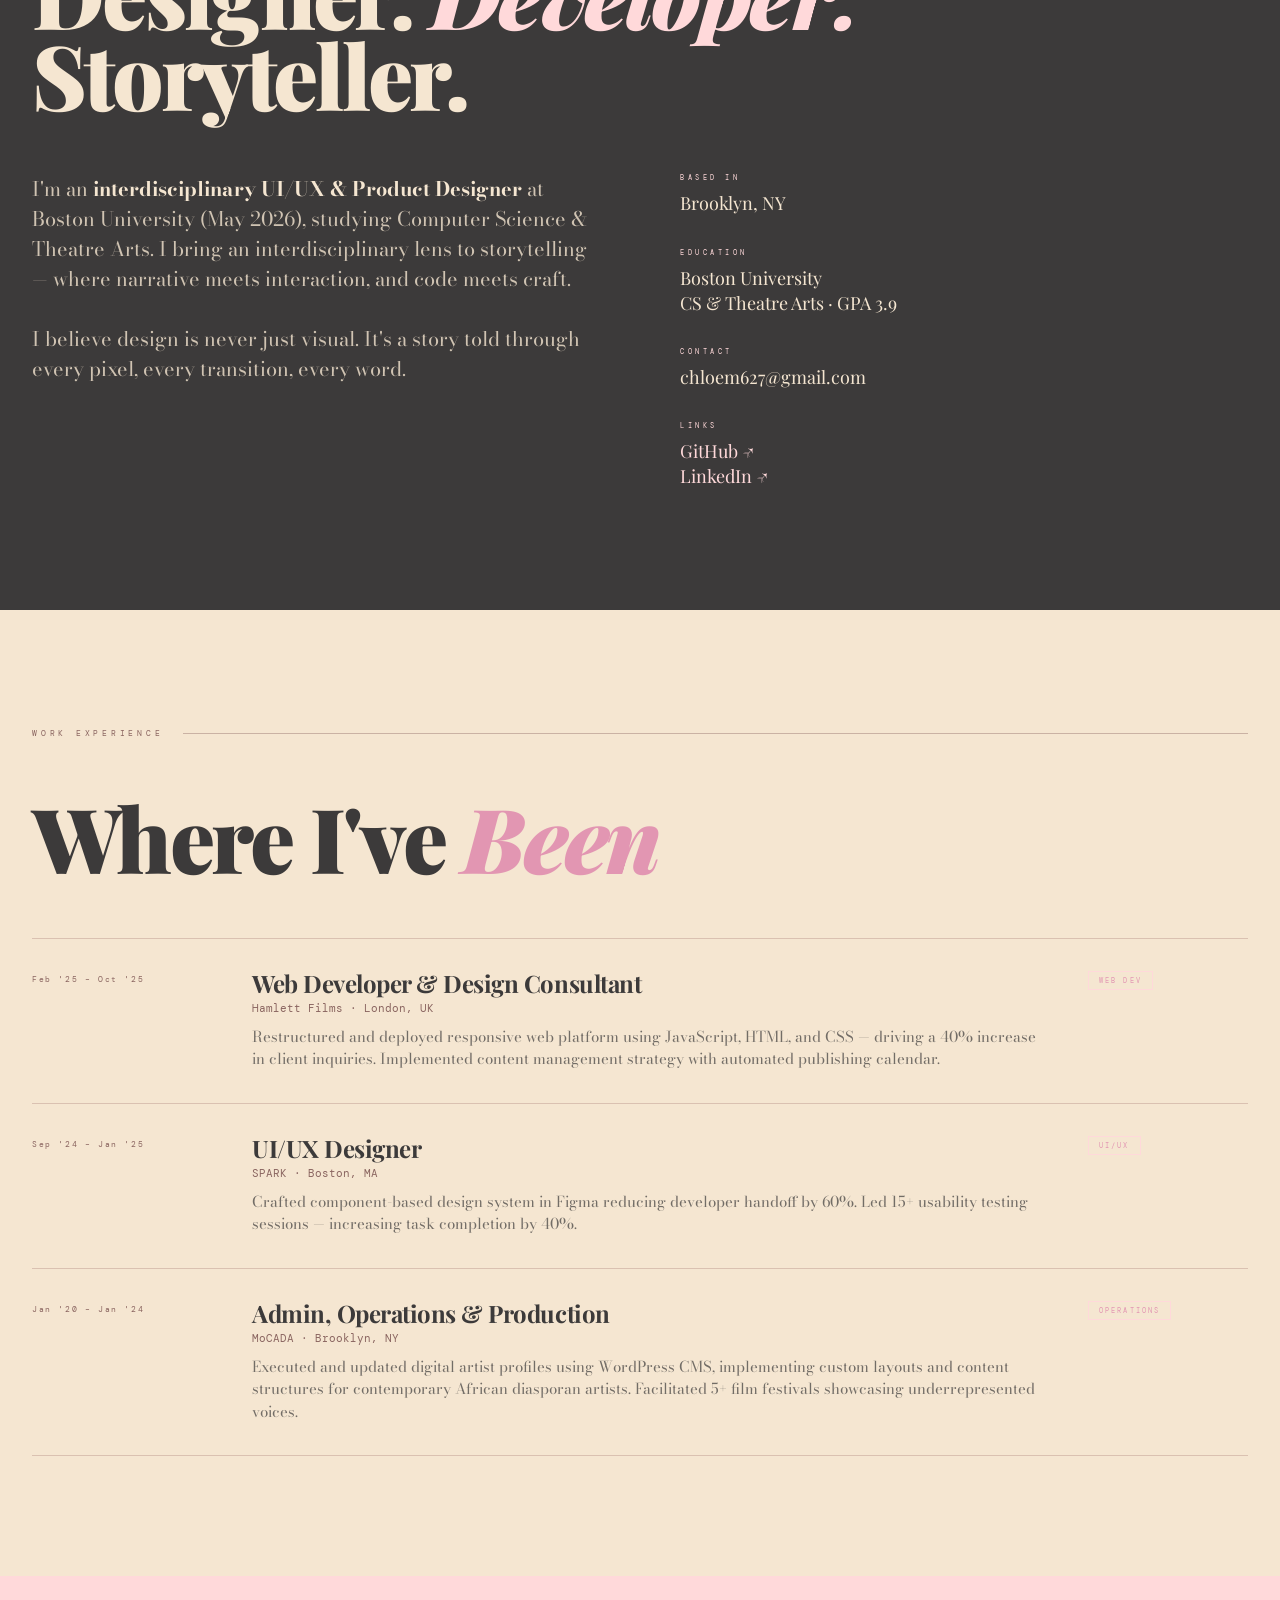
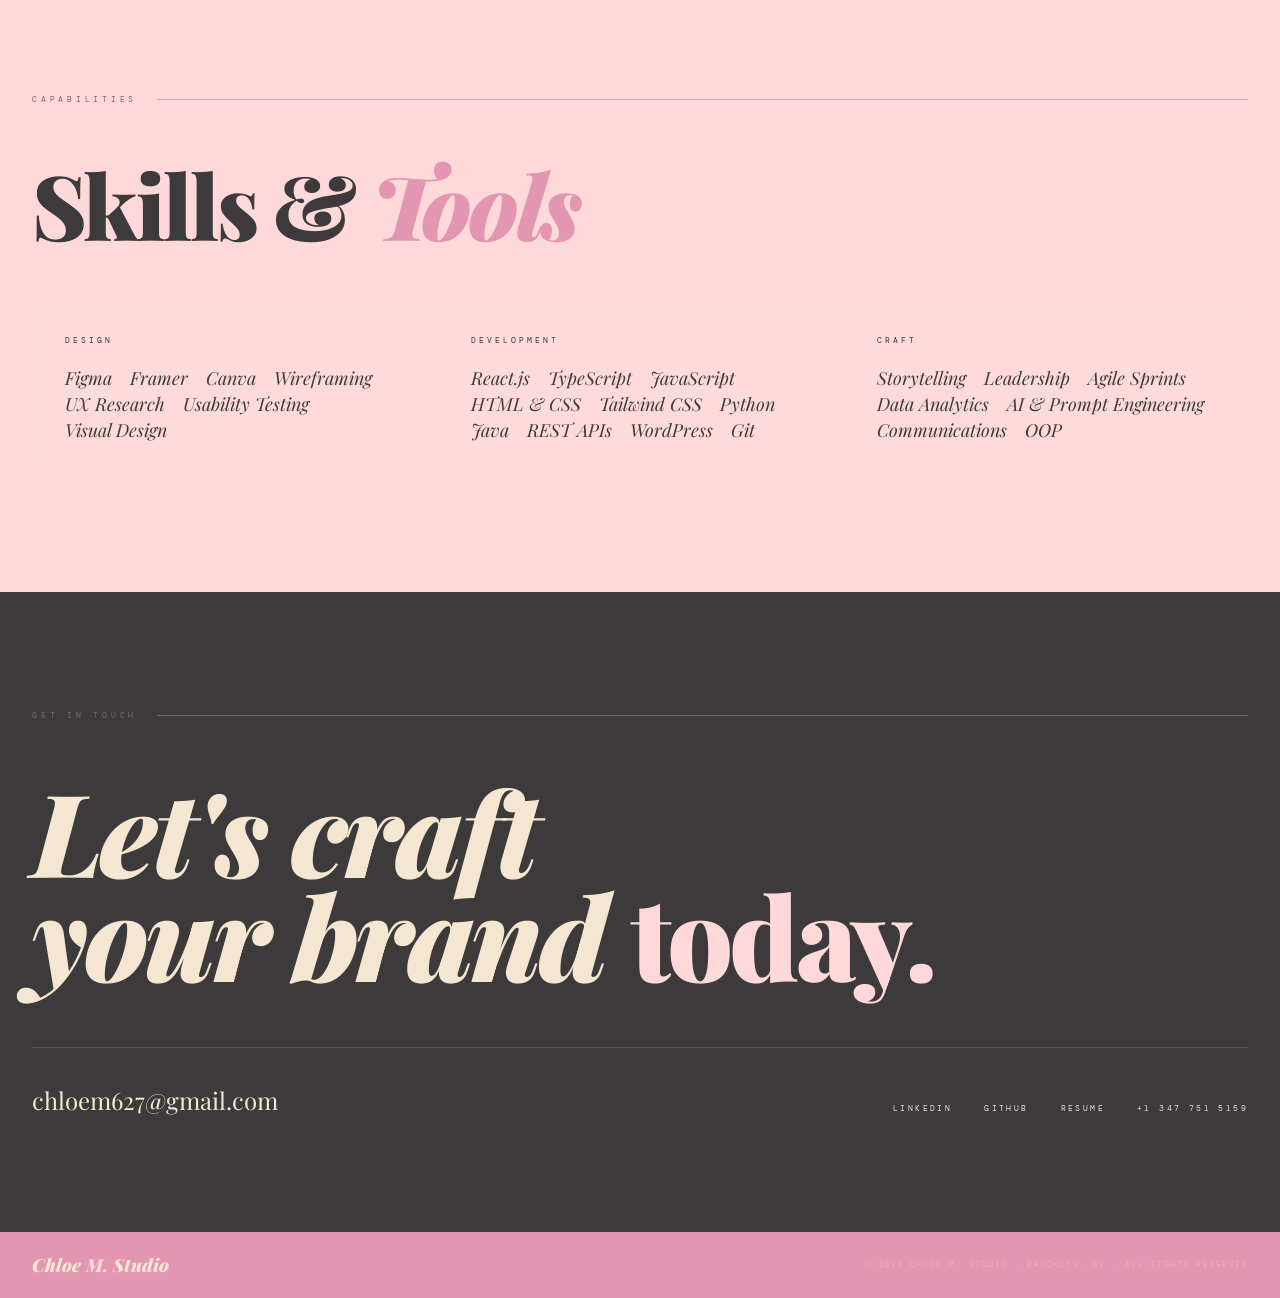
==== commit 2bc36d91: "Update links and project images - July 22, 2026" ====
--- a/index.html
+++ b/index.html
@@ -81,43 +81,42 @@
 
   <!-- Work -->
   <section class="section" id="work">
-
-    
+    <h2 class="section-title reveal">Projects &amp; <em>Work</em></h2>
+
     <div class="section-label" id="freelance-work">Freelance Work</div>
-        <a class="work-card reveal reveal-delay-3"
-        href="https://bianchiluigi.com" target="_blank"
-        data-preview="previews/luigi-bianchi.png"
-        data-preview-label="Luigi Bianchi · Portfolio">
-      <div class="work-card-hover-text">BLU</div>
-      <div class="work-card-top">
-        <span class="work-card-number">02</span>
-        <span class="work-card-tag">Portfolio · HTML/CSS</span>
-      </div>
-      <div class="work-card-bottom">
-        <div class="work-card-title">Luigi Bianchi Portfolio</div>
-        <div class="work-card-desc">Personal website built with custom color palette, transition functions as well as implemented gallery for client's professional work. Portfolios are made to fit both the personality and professional history of the client. </div>
-        <div class="work-card-arrow">↗</div>
-      </div>
+    <a class="work-card reveal reveal-delay-3"
+    href="https://bianchiluigi.com" target="_blank"
+    data-preview="previews/luigi-bianchi.png"
+    data-preview-label="Luigi Bianchi · Portfolio">
+  <div class="work-card-hover-text">BLU</div>
+  <div class="work-card-top">
+    <span class="work-card-number">02</span>
+    <span class="work-card-tag">Portfolio · HTML/CSS</span>
+  </div>
+  <div class="work-card-bottom">
+    <div class="work-card-title">Luigi Bianchi Portfolio</div>
+    <div class="work-card-desc">Personal website built with custom color palette, transition functions as well as implemented gallery for client's professional work. Portfolios are made to fit both the personality and professional history of the client. </div>
+    <div class="work-card-arrow">↗</div>
+  </div>
     </a>
-    
-    <a class="work-card reveal reveal-delay-3"
-       href="https://oliviakelly.netlify.app" target="_blank"
-       data-preview="previews/olivia-kelly.png"
-       data-preview-label="Olivia Kelly · Portfolio">
-      <div class="work-card-hover-text">LKY</div>
-      <div class="work-card-top">
-        <span class="work-card-number">01</span>
-        <span class="work-card-tag">Portfolio · HTML/CSS</span>
-      </div>
-      <div class="work-card-bottom">
-        <div class="work-card-title">Olivia Kelly Portfolio</div>
-        <div class="work-card-desc">Personal website built with custom color palette, transition functions as well as implemented gallery for client's professional work. Portfolios are made to fit both the personality and professional history of the client. </div>
-        <div class="work-card-arrow">↗</div>
-      </div>
-    </a>
-      
-    <div class="section-label" id="selected-work">Selected Work</div>
-    <h2 class="section-title reveal">Projects &amp; <em>Work</em></h2>
+
+  <a class="work-card reveal reveal-delay-3"
+    href="https://oliviakelly.netlify.app" target="_blank"
+    data-preview="previews/olivia-kelly.png"
+    data-preview-label="Olivia Kelly · Portfolio">
+    <div class="work-card-hover-text">LKY</div>
+    <div class="work-card-top">
+      <span class="work-card-number">01</span>
+      <span class="work-card-tag">Portfolio · HTML/CSS</span>
+    </div>
+    <div class="work-card-bottom">
+      <div class="work-card-title">Olivia Kelly Portfolio</div>
+      <div class="work-card-desc">Personal website built with custom color palette, transition functions as well as implemented gallery for client's professional work. Portfolios are made to fit both the personality and professional history of the client. </div>
+      <div class="work-card-arrow">↗</div>
+    </div>
+  </a>
+  
+  <div class="section-label" id="selected-work">Selected Work</div>
     <div class="work-grid">
       <a class="work-card reveal reveal-delay-3"
          href="https://hamlettfilms.com" target="_blank"
@@ -150,8 +149,8 @@
         </div>
       </a>
       <a class="work-card reveal reveal-delay-1"
-         href="https://github.com/ChloeMcFarlane/BVA" target="_blank"
-         data-preview="previews/boston-voter-app.jpg"
+         href="https://www.behance.net/gallery/253132045/Boston-Voter-App-%28revised%29?" target="_blank"
+         data-preview="previews/boston-voter-app.png"
          data-preview-label="Boston Voter App · React">
         <div class="work-card-hover-text">BVA</div>
         <div class="work-card-top">
--- a/styles.css
+++ b/styles.css
@@ -903,6 +903,10 @@
     color: rgba(245, 230, 209, 0.3);
     text-transform: uppercase;
   }
+
+  /* =================================
+   Work Card — Preview Popup
+   ================================= */
 
   /* =================================
    Work Card — Preview Popup
@@ -925,12 +929,29 @@
     0 12px 40px rgba(60, 58, 58, 0.18),
     0 2px 8px rgba(60, 58, 58, 0.08);
   background: var(--paper);
-  /* Sits below cursor + cursor-ring (9998/9999) but above everything else */
 }
 
+/* This was missing: Activates visibility globally when triggered */
 .work-preview-popup.visible {
   opacity: 1;
   transform: scale(1) translateY(0);
+}
+
+/* Mobile Fallback: Center the popup on small screens */
+@media (max-width: 900px) {
+  .work-preview-popup {
+    width: 85vw;
+    height: 60vw;
+    max-width: 400px;
+    max-height: 300px;
+    top: 50% !important;
+    left: 50% !important;
+    transform: translate(-50%, -45%) scale(0.95);
+  }
+  
+  .work-preview-popup.visible {
+    transform: translate(-50%, -50%) scale(1);
+  }
 }
 
 .work-preview-popup img {
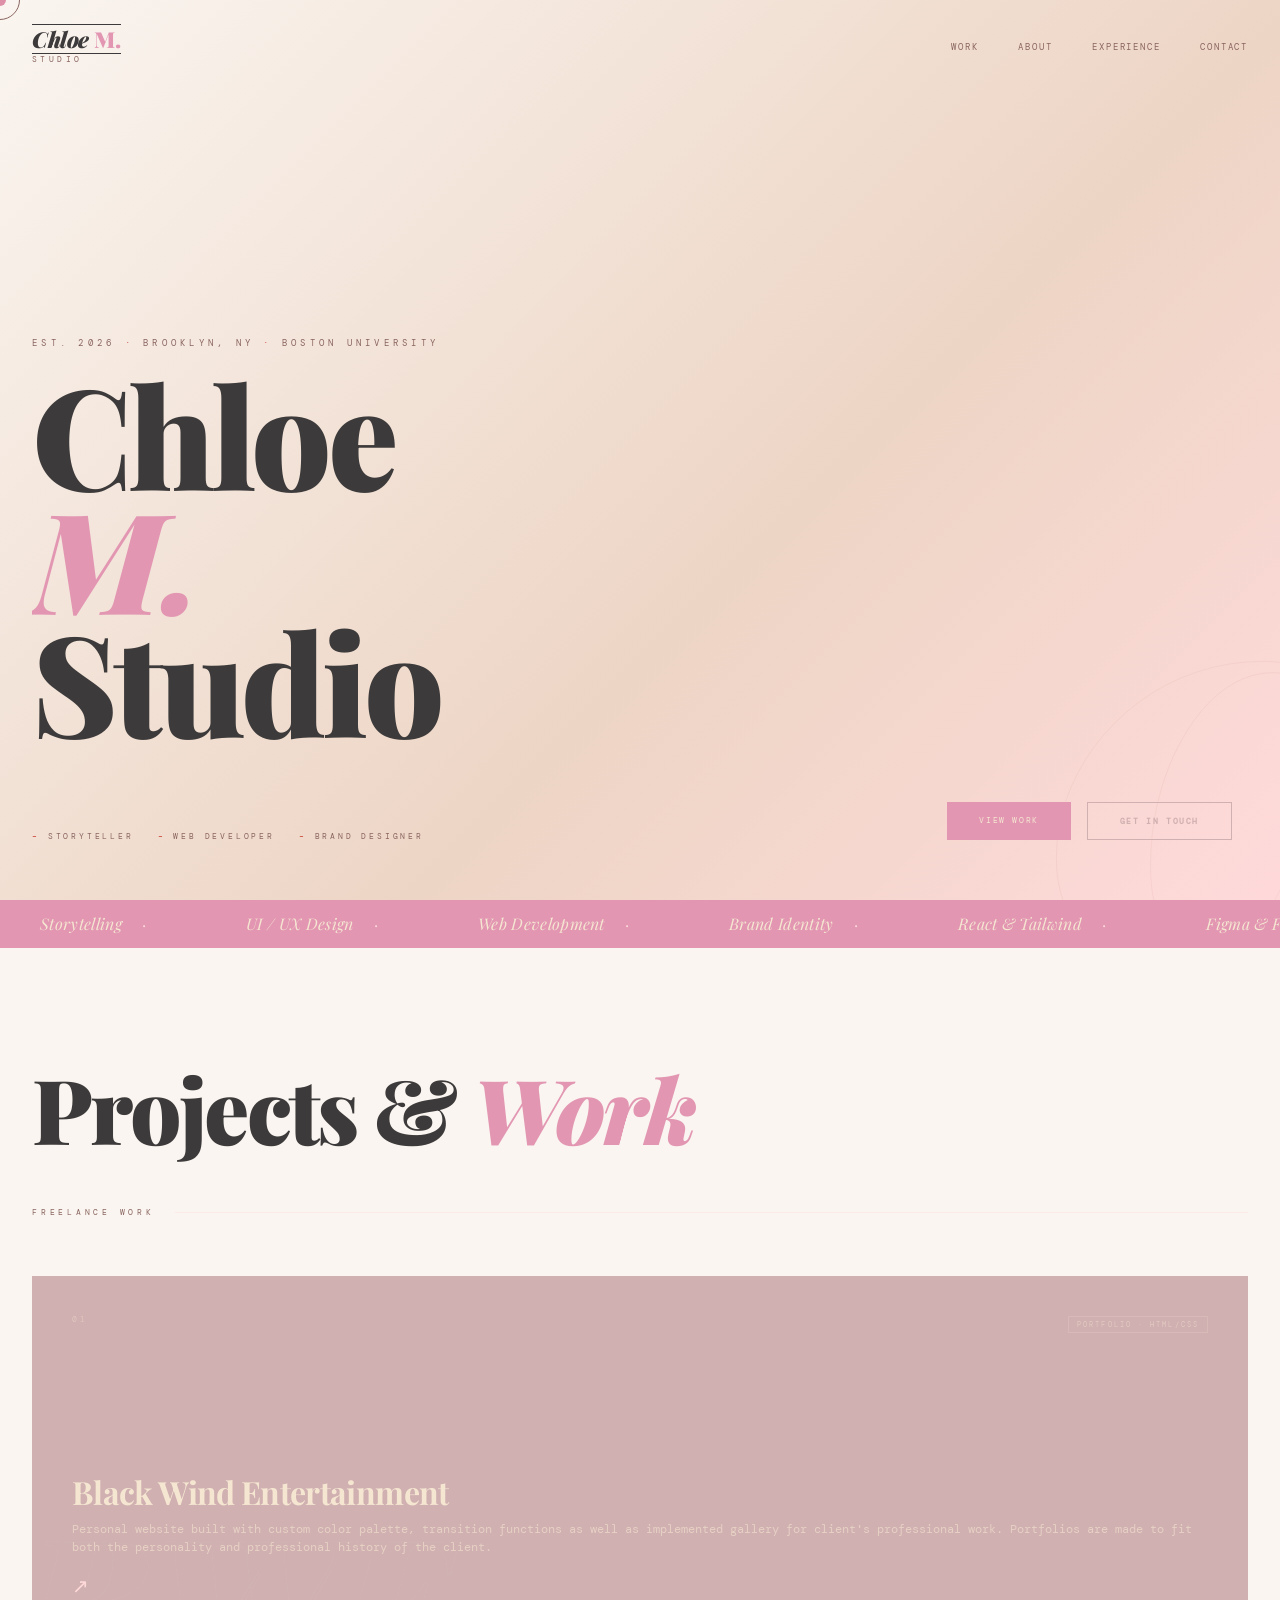
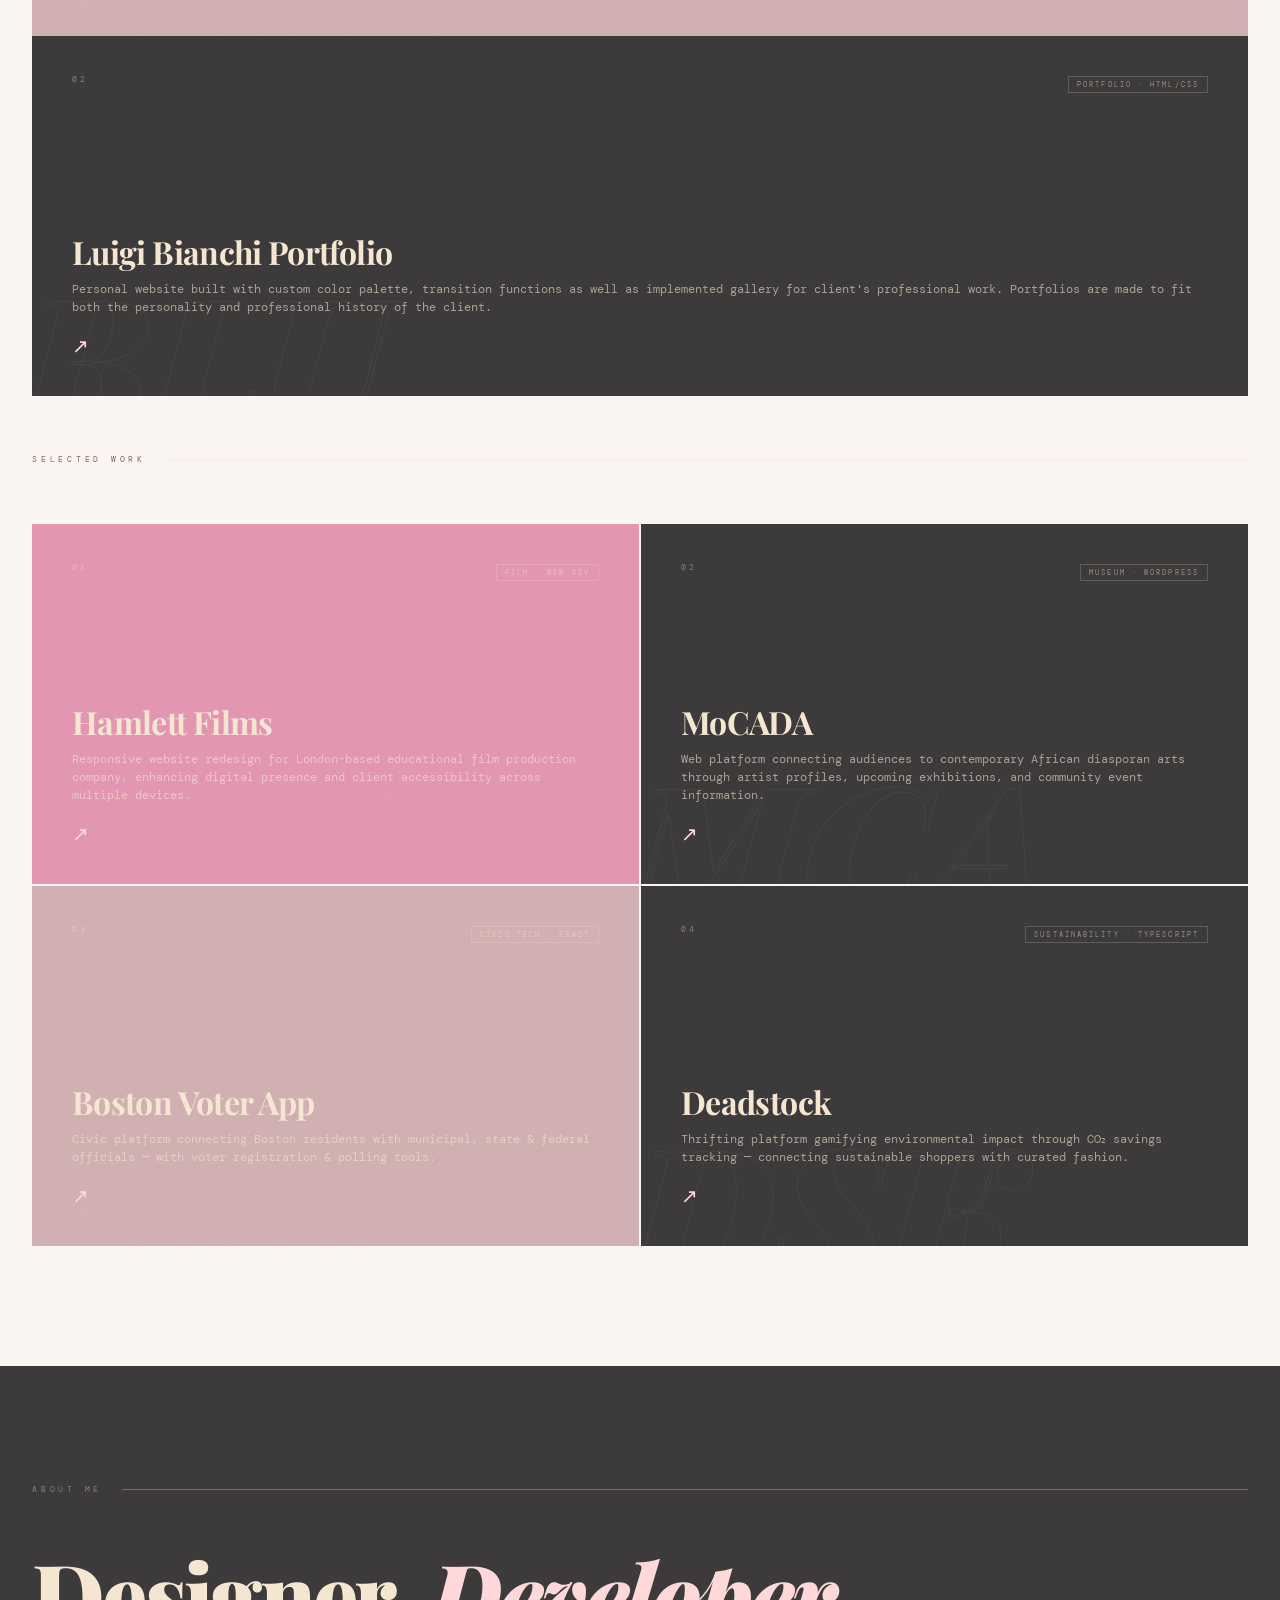
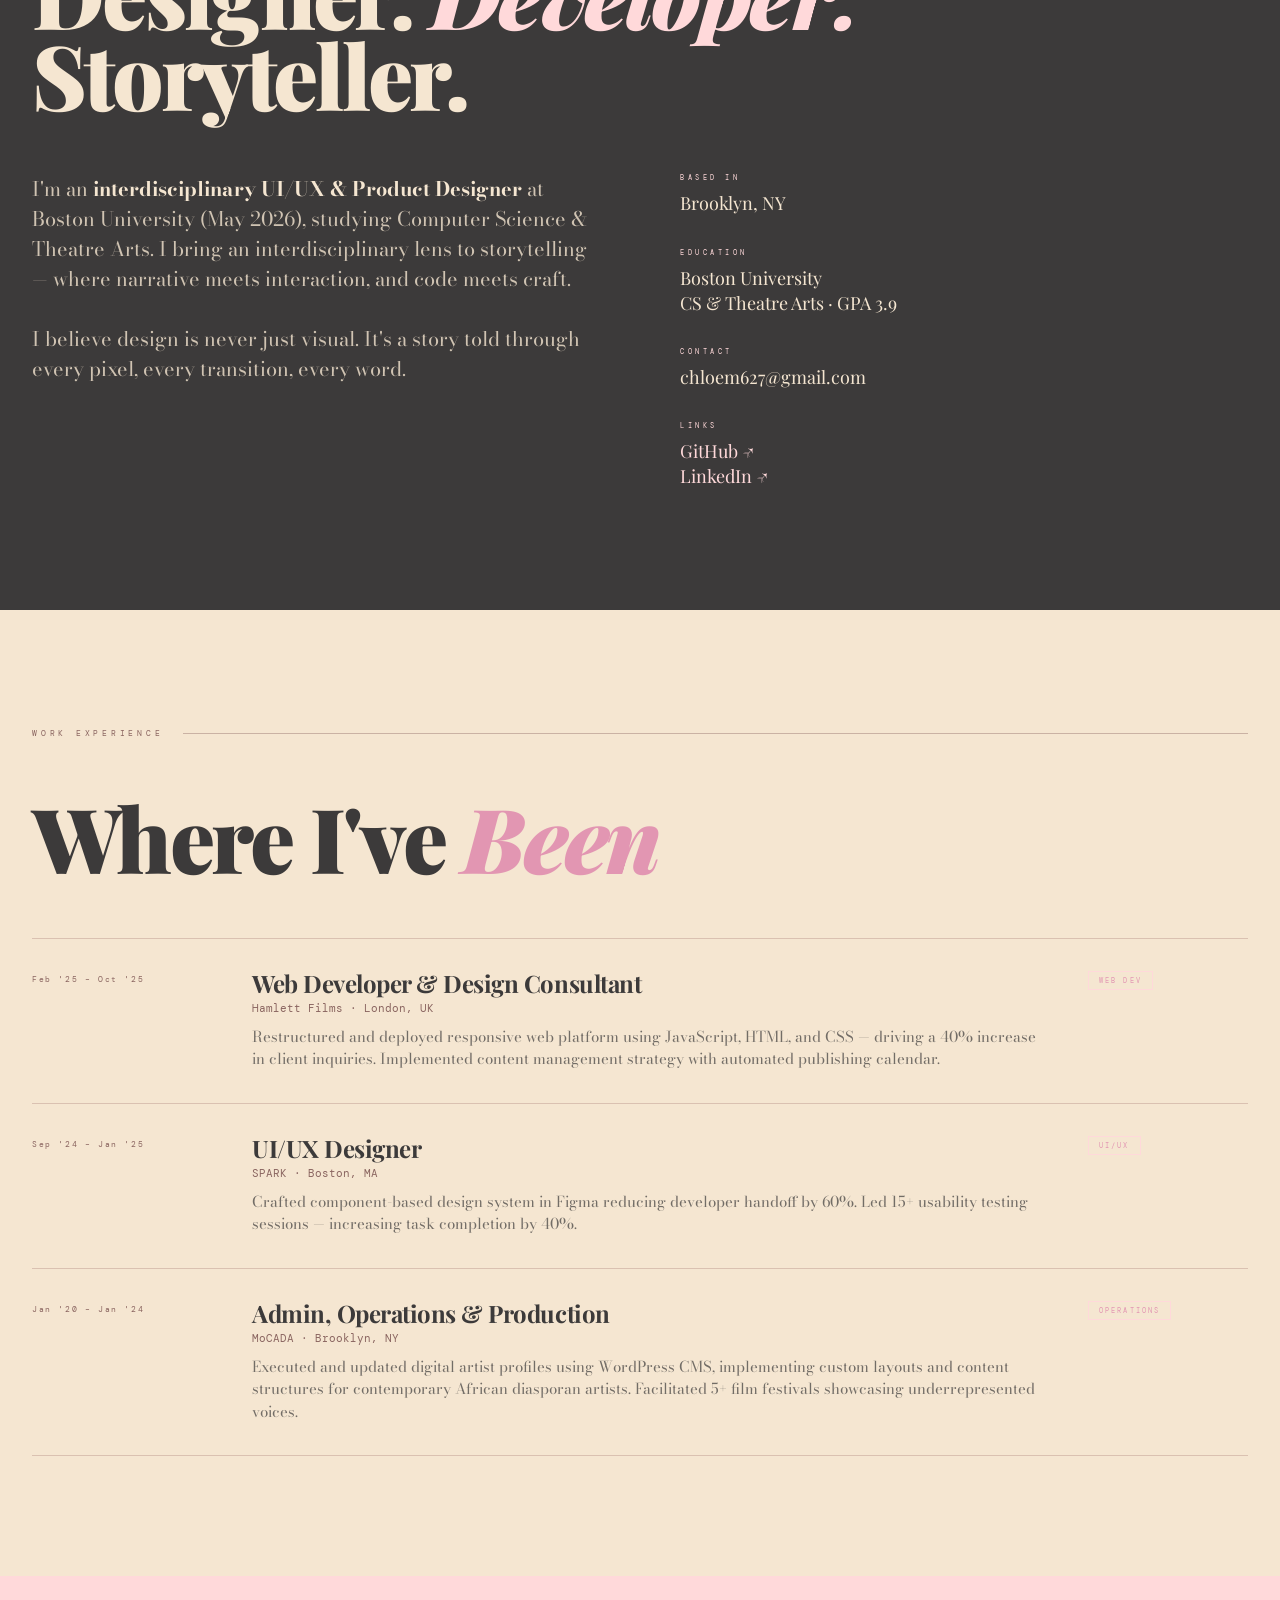
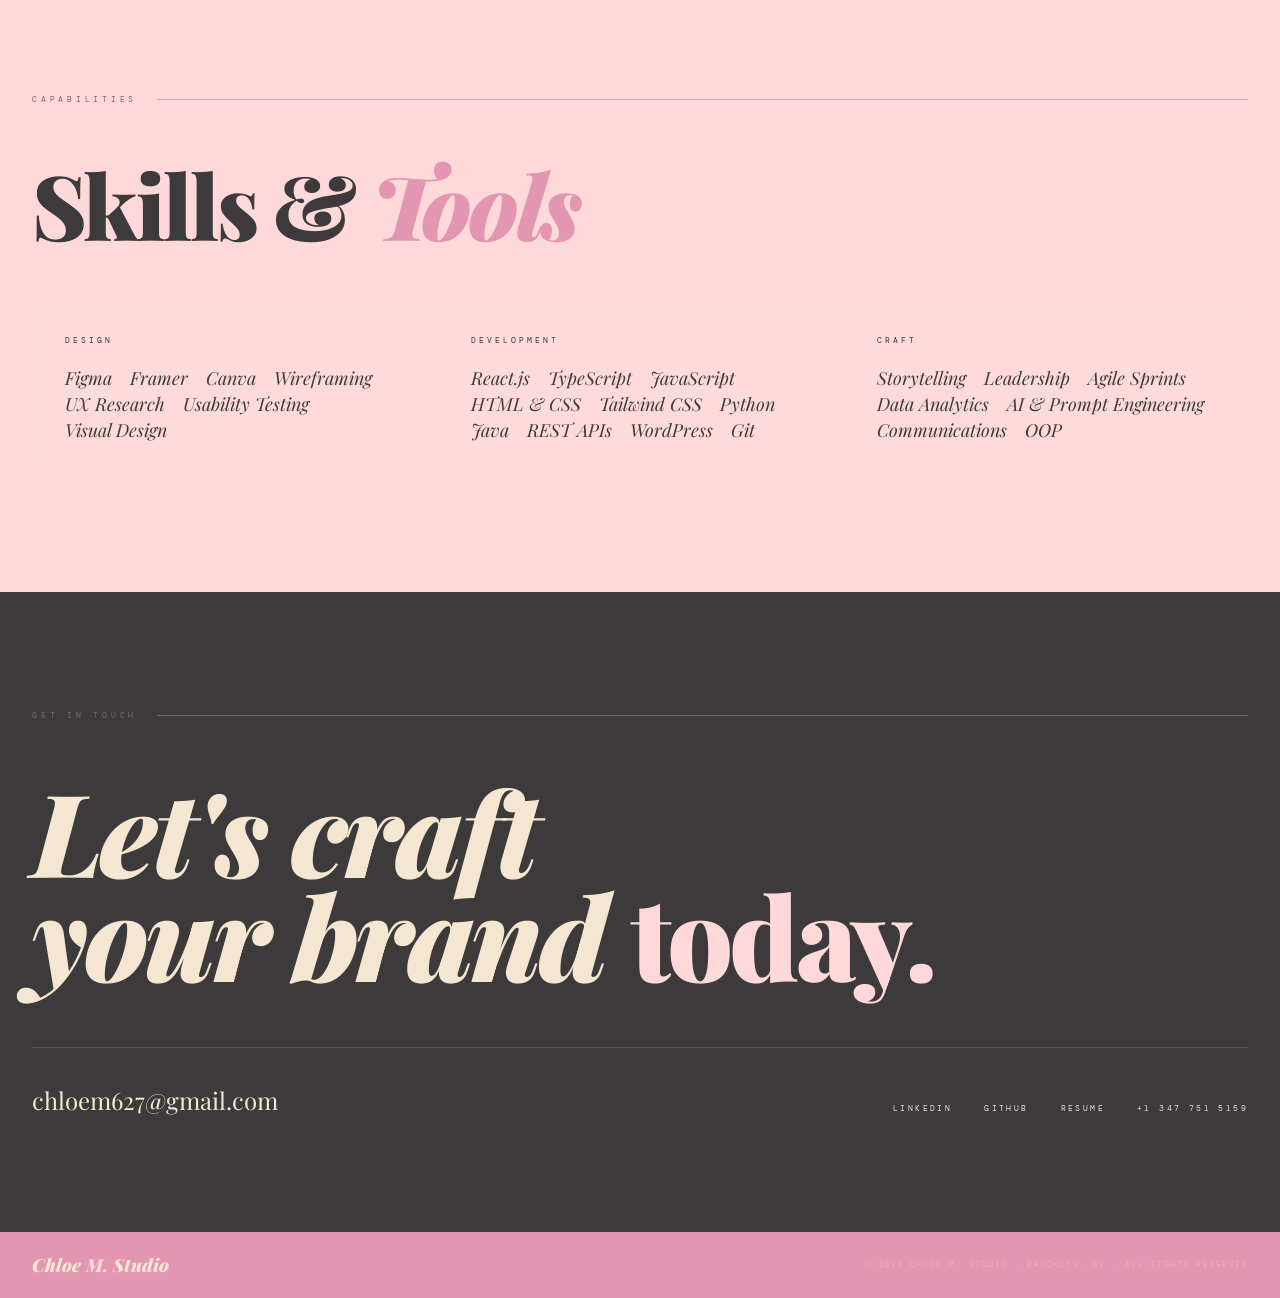
==== commit 4c1b0fe1: "Update selected works - August 24, 2026" ====
--- a/index.html
+++ b/index.html
@@ -82,8 +82,26 @@
   <!-- Work -->
   <section class="section" id="work">
     <h2 class="section-title reveal">Projects &amp; <em>Work</em></h2>
+  
 
     <div class="section-label" id="freelance-work">Freelance Work</div>
+
+    <a class="work-card reveal reveal-delay-3"
+    href="https://blackwindentertainment.com" target="_blank"
+    data-preview="previews/ivan.png"
+    data-preview-label="Black Wind Entertainment · Portfolio">
+    <div class="work-card-hover-text">BWE</div>
+    <div class="work-card-top">
+      <span class="work-card-number">01</span>
+      <span class="work-card-tag">Portfolio · HTML/CSS</span>
+    </div>
+    <div class="work-card-bottom">
+      <div class="work-card-title">Black Wind Entertainment</div>
+      <div class="work-card-desc">Personal website built with custom color palette, transition functions as well as implemented gallery for client's professional work. Portfolios are made to fit both the personality and professional history of the client. </div>
+      <div class="work-card-arrow">↗</div>
+    </div>
+  </a>
+
     <a class="work-card reveal reveal-delay-3"
     href="https://bianchiluigi.com" target="_blank"
     data-preview="previews/luigi-bianchi.png"
@@ -99,22 +117,6 @@
     <div class="work-card-arrow">↗</div>
   </div>
     </a>
-
-  <a class="work-card reveal reveal-delay-3"
-    href="https://oliviakelly.netlify.app" target="_blank"
-    data-preview="previews/olivia-kelly.png"
-    data-preview-label="Olivia Kelly · Portfolio">
-    <div class="work-card-hover-text">LKY</div>
-    <div class="work-card-top">
-      <span class="work-card-number">01</span>
-      <span class="work-card-tag">Portfolio · HTML/CSS</span>
-    </div>
-    <div class="work-card-bottom">
-      <div class="work-card-title">Olivia Kelly Portfolio</div>
-      <div class="work-card-desc">Personal website built with custom color palette, transition functions as well as implemented gallery for client's professional work. Portfolios are made to fit both the personality and professional history of the client. </div>
-      <div class="work-card-arrow">↗</div>
-    </div>
-  </a>
   
   <div class="section-label" id="selected-work">Selected Work</div>
     <div class="work-grid">
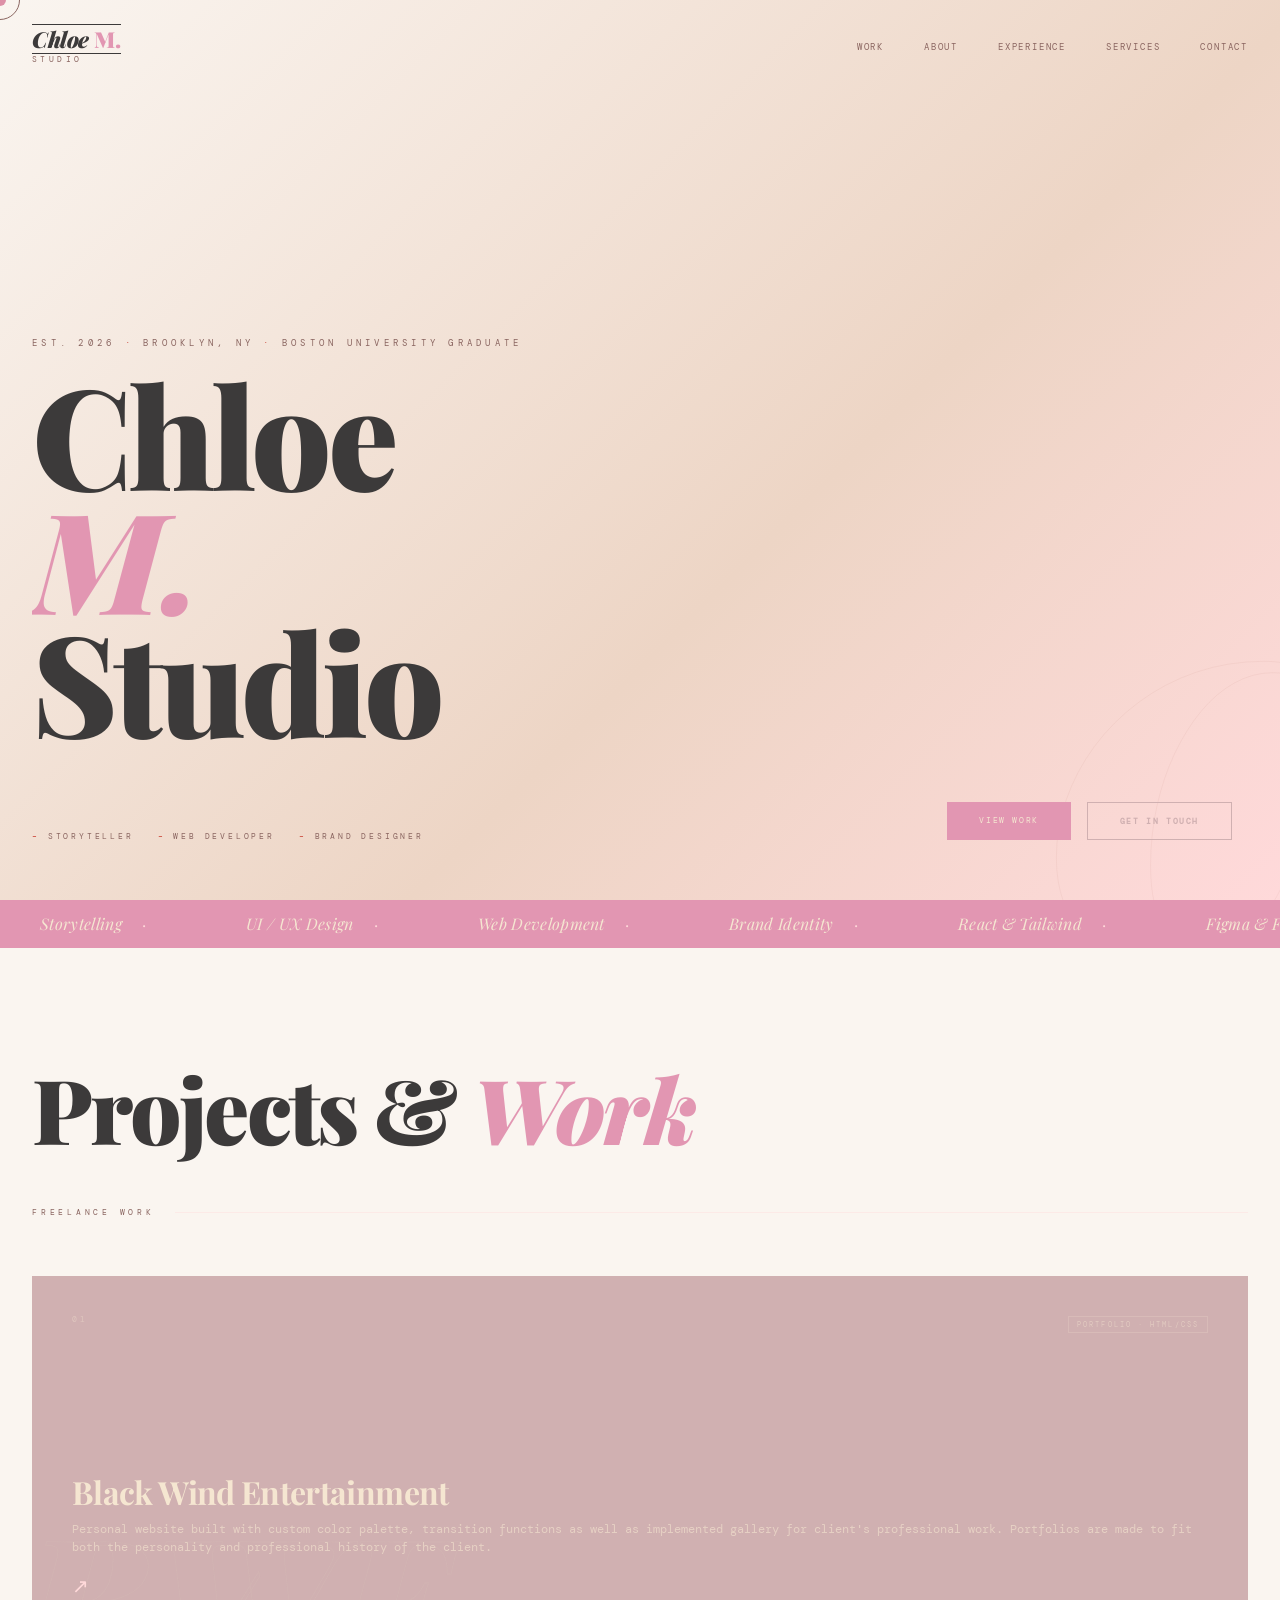
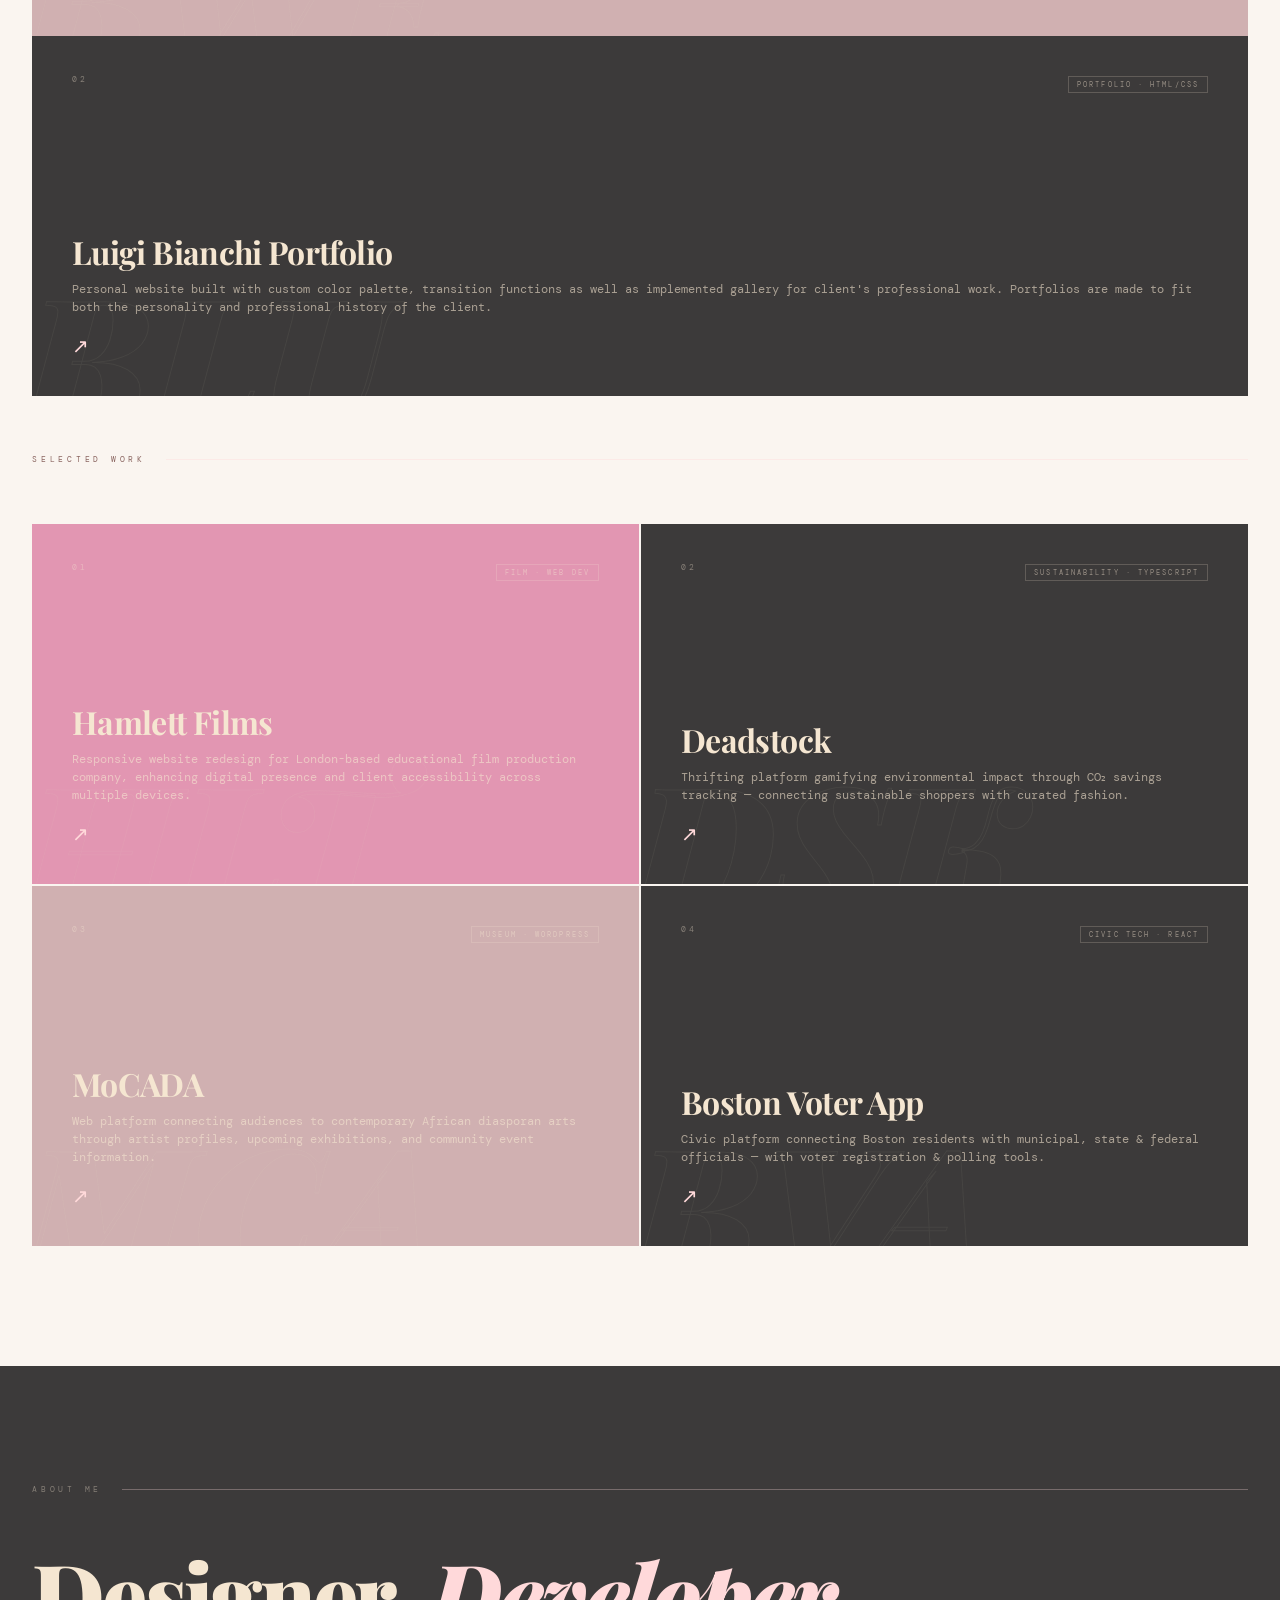
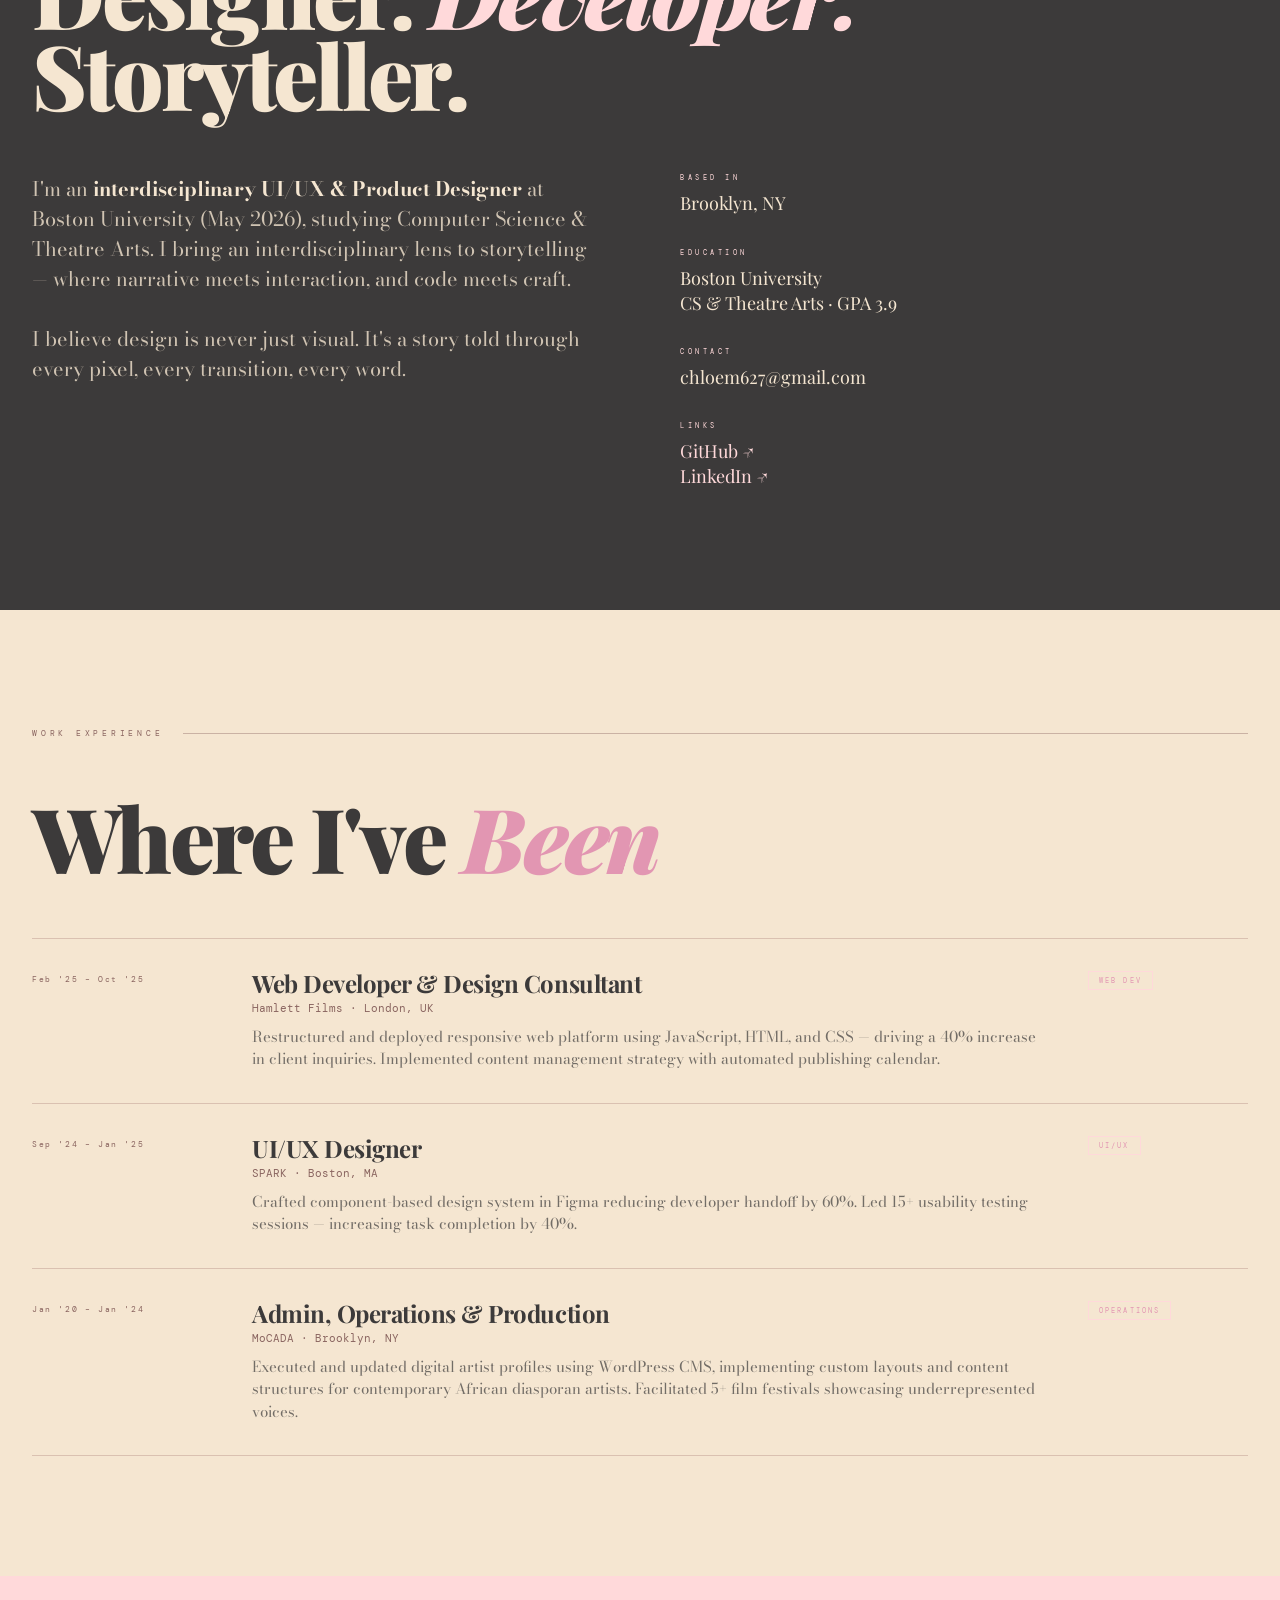
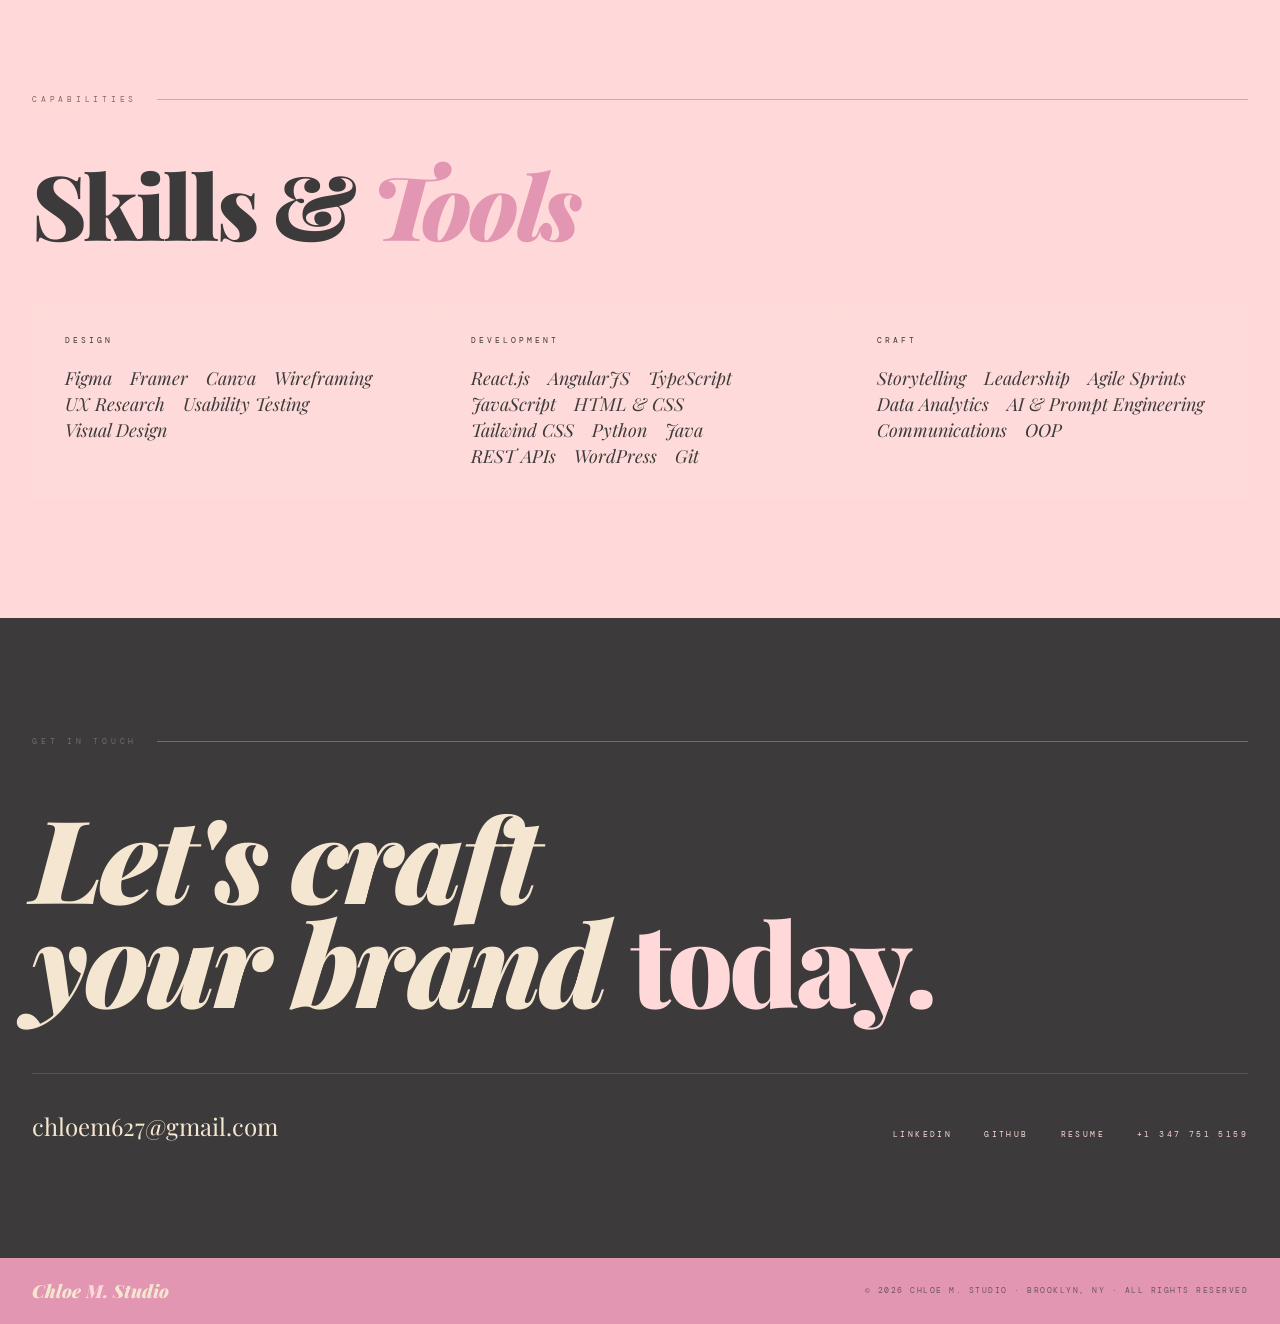
==== commit 54a17812: "Organize file structure / add services page - Noc 9, 2026" ====
--- a/index.html
+++ b/index.html
@@ -2,10 +2,16 @@
 <html lang="en">
 <head>
   <meta charset="UTF-8"/>
-  <meta name="viewport" content="width=device-width, initial-scale=1.0"/>
+  <meta name="viewport" content="width=device-width, initial-scale=1.0, viewport-fit=cover"/>
   <title>Chloe M. Studio</title>
+  <meta name="description" content="Web developer, UI/UX and brand designer in Brooklyn, NY. Custom-coded portfolios and websites built around your brand."/>
+  <meta name="theme-color" content="#E296B2"/>
+  <meta property="og:type" content="website"/>
+  <meta property="og:title" content="Chloe M. Studio"/>
+  <meta property="og:description" content="Web developer, UI/UX and brand designer in Brooklyn, NY. Custom-coded portfolios and websites built around your brand."/>
+  <link rel="icon" href="data:image/svg+xml,%3Csvg xmlns='http://www.w3.org/2000/svg' viewBox='0 0 64 64'%3E%3Crect width='64' height='64' rx='14' fill='%23E296B2'/%3E%3Ctext x='32' y='46' font-size='42' text-anchor='middle' font-family='Georgia,serif' font-style='italic' font-weight='bold' fill='%23F5E6D1'%3EC%3C/text%3E%3C/svg%3E"/>
   <link href="https://fonts.googleapis.com/css2?family=Playfair+Display:ital,wght@0,400;0,700;0,900;1,400;1,700;1,900&family=DM+Mono:wght@300;400;500&family=Bodoni+Moda:ital,opsz,wght@0,6..96,400..900;1,6..96,400..900&display=swap" rel="stylesheet"/>
-  <link rel="stylesheet" href="styles.css"/>
+  <link rel="stylesheet" href="css/styles.css"/>
 </head>
 <body>
 
@@ -32,6 +38,7 @@
       <li><a href="#work">Work</a></li>
       <li><a href="#about">About</a></li>
       <li><a href="#experience">Experience</a></li>
+      <li><a href="services.html">Services</a></li>
       <li><a href="#contact">Contact</a></li>
     </ul>
   </nav>
@@ -41,7 +48,7 @@
     <div class="hero-bg"></div>
     <div class="hero-bg-text">C</div>
     <div class="hero-content">
-      <div class="hero-eyebrow">Est. 2026 <span>·</span> Brooklyn, NY <span>·</span> Boston University</div>
+      <div class="hero-eyebrow">Est. 2026 <span>·</span> Brooklyn, NY <span>·</span> Boston University Graduate</div>
       <h1 class="hero-title">
         <span class="hero-title-line"><span>Chloe</span></span>
         <span class="hero-title-line"><span class="accent">M.</span></span>
@@ -120,7 +127,7 @@
   
   <div class="section-label" id="selected-work">Selected Work</div>
     <div class="work-grid">
-      <a class="work-card reveal reveal-delay-3"
+      <a class="work-card reveal reveal-delay-1"
          href="https://hamlettfilms.com" target="_blank"
          data-preview="previews/hamlett-films.png"
          data-preview-label="Hamlett Films · Web Dev">
@@ -135,13 +142,28 @@
           <div class="work-card-arrow">↗</div>
         </div>
       </a>
-      <a class="work-card reveal reveal-delay-4"
+      <a class="work-card reveal reveal-delay-2"
+      href="https://github.com/RaisinBranLvr/cs411-thrift-store.git" target="_blank"
+      data-preview="previews/deadstock.jpg"
+      data-preview-label="Deadstock · TypeScript">
+     <div class="work-card-hover-text">DSK</div>
+     <div class="work-card-top">
+       <span class="work-card-number">02</span>
+       <span class="work-card-tag">Sustainability · TypeScript</span>
+     </div>
+     <div class="work-card-bottom">
+       <div class="work-card-title">Deadstock</div>
+       <div class="work-card-desc">Thrifting platform gamifying environmental impact through CO₂ savings tracking — connecting sustainable shoppers with curated fashion.</div>
+       <div class="work-card-arrow">↗</div>
+     </div>
+   </a>
+      <a class="work-card reveal reveal-delay-3"
          href="https://mocada.org" target="_blank"
          data-preview="previews/mocada.jpg"
          data-preview-label="MoCADA · WordPress">
         <div class="work-card-hover-text">MCA</div>
         <div class="work-card-top">
-          <span class="work-card-number">02</span>
+          <span class="work-card-number">03</span>
           <span class="work-card-tag">Museum · WordPress</span>
         </div>
         <div class="work-card-bottom">
@@ -150,33 +172,18 @@
           <div class="work-card-arrow">↗</div>
         </div>
       </a>
-      <a class="work-card reveal reveal-delay-1"
+      <a class="work-card reveal reveal-delay-4"
          href="https://www.behance.net/gallery/253132045/Boston-Voter-App-%28revised%29?" target="_blank"
          data-preview="previews/boston-voter-app.png"
          data-preview-label="Boston Voter App · React">
         <div class="work-card-hover-text">BVA</div>
         <div class="work-card-top">
-          <span class="work-card-number">03</span>
+          <span class="work-card-number">04</span>
           <span class="work-card-tag">Civic Tech · React</span>
         </div>
         <div class="work-card-bottom">
           <div class="work-card-title">Boston Voter App</div>
           <div class="work-card-desc">Civic platform connecting Boston residents with municipal, state & federal officials — with voter registration & polling tools.</div>
-          <div class="work-card-arrow">↗</div>
-        </div>
-      </a>
-      <a class="work-card reveal reveal-delay-2"
-         href="https://github.com/RaisinBranLvr/cs411-thrift-store.git" target="_blank"
-         data-preview="previews/deadstock.jpg"
-         data-preview-label="Deadstock · TypeScript">
-        <div class="work-card-hover-text">DSK</div>
-        <div class="work-card-top">
-          <span class="work-card-number">04</span>
-          <span class="work-card-tag">Sustainability · Typescript</span>
-        </div>
-        <div class="work-card-bottom">
-          <div class="work-card-title">Deadstock</div>
-          <div class="work-card-desc">Thrifting platform gamifying environmental impact through CO₂ savings tracking — connecting sustainable shoppers with curated fashion.</div>
           <div class="work-card-arrow">↗</div>
         </div>
       </a>
@@ -272,6 +279,7 @@
         <div class="skill-block-title">Development</div>
         <div class="skill-tags">
           <span class="skill-tag">React.js</span>
+          <span class="skill-tag">AngularJS</span>
           <span class="skill-tag">TypeScript</span>
           <span class="skill-tag">JavaScript</span>
           <span class="skill-tag">HTML & CSS</span>
@@ -319,6 +327,22 @@
     <div class="footer-copy">© 2026 Chloe M. Studio · Brooklyn, NY · All rights reserved</div>
   </footer>
 
-  <script src="script.js"></script>
+  <!-- Mobile bottom nav -->
+  <nav class="dock" id="dock" aria-label="Page sections">
+    <div class="dock-panel" id="dock-panel">
+      <a href="#home">Home</a>
+      <a href="#work">Work</a>
+      <a href="#about">About</a>
+      <a href="#experience">Experience</a>
+      <a href="services.html">Services</a>
+      <a href="#contact">Contact</a>
+    </div>
+    <div class="dock-bar">
+      <a href="#home" class="dock-logo">Chloe <em>M.</em></a>
+      <button class="dock-btn" id="dock-btn" aria-expanded="false" aria-controls="dock-panel"><span>Menu</span></button>
+    </div>
+  </nav>
+
+  <script src="js/script.js"></script>
 </body>
 </html>
--- a/css/styles.css
+++ b/css/styles.css
@@ -0,0 +1,1137 @@
+/* =================================
+   CSS Variables & Reset
+   ================================= */
+   *, *::before, *::after {
+    box-sizing: border-box;
+    margin: 0;
+    padding: 0;
+  }
+  
+  :root {
+    --pink:   #d0b0b1;
+    --rose:   #FFD9DA;
+    --deep:   #E296B2;
+    --blush:  #F5E6D1;
+    --ink:    #3c3a3a;
+    --mid:    #8a6560;
+    --paper:  #faf5f0;
+    --accent: #c8392b;
+  }
+  
+  html {
+    font-size: 62.5%;
+    -webkit-text-size-adjust: 100%;
+    -webkit-font-smoothing: antialiased;
+  }
+  
+  body {
+    background: var(--paper);
+    color: var(--ink);
+    font-family: 'DM Mono', monospace;
+    font-size: 1.4rem;
+    line-height: 1;
+    overflow-x: hidden;
+    cursor: none;
+  }
+  
+  a, button {
+    cursor: none;
+  }
+  
+  /* =================================
+     Custom Cursor
+     ================================= */
+  .cursor {
+    position: fixed;
+    width: 12px;
+    height: 12px;
+    background: var(--deep);
+    border-radius: 50%;
+    pointer-events: none;
+    z-index: 9999;
+    transform: translate(-50%, -50%);
+    transition: transform 0.15s ease, width 0.3s ease, height 0.3s ease, background 0.3s ease;
+    mix-blend-mode: multiply;
+  }
+  
+  .cursor-ring {
+    position: fixed;
+    width: 40px;
+    height: 40px;
+    border: 1px solid var(--mid);
+    border-radius: 50%;
+    pointer-events: none;
+    z-index: 9998;
+    transform: translate(-50%, -50%);
+    transition: transform 0.4s cubic-bezier(.215,.61,.355,1), width 0.4s ease, height 0.4s ease, opacity 0.3s ease;
+  }
+  
+  body:has(a:hover) .cursor,
+  body:has(button:hover) .cursor {
+    width: 6px;
+    height: 6px;
+  }
+  
+  body:has(a:hover) .cursor-ring,
+  body:has(button:hover) .cursor-ring {
+    width: 60px;
+    height: 60px;
+  }
+  
+  /* =================================
+     Preloader
+     ================================= */
+  .preloader {
+    position: fixed;
+    inset: 0;
+    background: var(--deep);
+    z-index: 10000;
+    display: flex;
+    align-items: center;
+    justify-content: center;
+    flex-direction: column;
+    transition: opacity 0.8s ease 0.2s, visibility 0.8s ease 0.2s;
+  }
+  
+  .preloader.done {
+    opacity: 0;
+    visibility: hidden;
+  }
+  
+  .preloader-logo {
+    font-family: 'Playfair Display', serif;
+    font-weight: 900;
+    font-style: italic;
+    font-size: 7rem;
+    color: var(--blush);
+    letter-spacing: -0.02em;
+    overflow: hidden;
+  }
+  
+  .preloader-logo span {
+    color: var(--rose);
+  }
+  
+  .preloader-line {
+    width: 0;
+    height: 1px;
+    background: var(--rose);
+    margin-top: 2rem;
+    transition: width 1.2s cubic-bezier(.215,.61,.355,1);
+  }
+  
+  .preloader-label {
+    font-size: 0.85rem;
+    letter-spacing: 0.4em;
+    text-transform: uppercase;
+    color: rgba(245, 230, 209, 0.4);
+    margin-top: 1.6rem;
+    opacity: 0;
+    animation: fadeUp 0.6s ease 0.8s forwards;
+  }
+  
+  @keyframes fadeUp {
+    from { opacity: 0; transform: translateY(8px); }
+    to   { opacity: 1; transform: translateY(0); }
+  }
+  
+  /* =================================
+     Navigation
+     ================================= */
+  nav.main-nav {
+    position: fixed;
+    top: 0; left: 0; right: 0;
+    z-index: 100;
+    padding: 2.4rem 3.2rem;
+    display: flex;
+    align-items: center;
+    justify-content: space-between;
+    transition: padding 0.4s ease;
+  }
+  
+  nav.main-nav.scrolled {
+    padding: 1.6rem 3.2rem;
+    background: rgba(250, 245, 240, 0.92);
+    backdrop-filter: blur(12px);
+    border-bottom: 1px solid rgba(170, 103, 84, 0.1);
+  }
+  
+  .nav-logo {
+    display: flex;
+    flex-direction: column;
+    align-items: flex-start;
+    text-decoration: none;
+    gap: 0;
+  }
+  
+  .nav-logo-rule {
+    width: 100%;
+    height: 1px;
+    background: var(--ink);
+  }
+  
+  .nav-logo-name {
+    font-family: 'Playfair Display', serif;
+    font-weight: 900;
+    font-style: italic;
+    font-size: 2.2rem;
+    color: var(--ink);
+    letter-spacing: -0.02em;
+    line-height: 1;
+    padding: 0.3rem 0;
+  }
+  
+  .nav-logo-name em {
+    font-style: normal;
+    color: var(--deep);
+  }
+  
+  .nav-logo-sub {
+    font-size: 0.75rem;
+    letter-spacing: 0.45em;
+    text-transform: uppercase;
+    color: var(--mid);
+    padding: 0.2rem 0;
+  }
+  
+  .nav-links {
+    display: flex;
+    gap: 4rem;
+    list-style: none;
+  }
+  
+  .nav-links a {
+    font-size: 0.9rem;
+    letter-spacing: 0.2em;
+    text-transform: uppercase;
+    color: var(--mid);
+    text-decoration: none;
+    position: relative;
+    padding-bottom: 2px;
+  }
+  
+  .nav-links a::after {
+    content: '';
+    position: absolute;
+    bottom: -2px; left: 0;
+    width: 100%;
+    height: 1px;
+    background: var(--deep);
+    transform: scaleX(0);
+    transform-origin: right;
+    transition: transform 0.4s cubic-bezier(.215,.61,.355,1);
+  }
+  
+  .nav-links a:hover::after {
+    transform: scaleX(1);
+    transform-origin: left;
+  }
+  
+  .nav-links a:hover {
+    color: var(--ink);
+  }
+  
+  /* =================================
+     Hero
+     ================================= */
+  .hero {
+    min-height: 100vh;
+    min-height: 100svh;
+    padding: 12rem 3.2rem 6rem;
+    display: flex;
+    flex-direction: column;
+    justify-content: flex-end;
+    position: relative;
+    overflow: hidden;
+  }
+  
+  .hero-bg {
+    position: absolute;
+    inset: 0;
+    background: linear-gradient(135deg, var(--paper) 0%, #edd5c5 60%, var(--rose) 100%);
+    z-index: 0;
+  }
+  
+  .hero-bg-text {
+    position: absolute;
+    font-family: 'Playfair Display', serif;
+    font-weight: 900;
+    font-style: italic;
+    font-size: 32vw;
+    color: transparent;
+    -webkit-text-stroke: 1px rgba(170, 103, 84, 0.07);
+    right: -4vw;
+    bottom: -4vw;
+    line-height: 0.8;
+    pointer-events: none;
+    user-select: none;
+    z-index: 0;
+  }
+  
+  .hero-content {
+    position: relative;
+    z-index: 1;
+    max-width: 1200px;
+  }
+  
+  .hero-eyebrow {
+    font-size: 0.85rem;
+    letter-spacing: 0.5em;
+    text-transform: uppercase;
+    color: var(--mid);
+    margin-bottom: 2.4rem;
+    opacity: 0;
+    animation: slideIn 0.8s cubic-bezier(.215,.61,.355,1) 1.4s forwards;
+  }
+  
+  .hero-eyebrow span {
+    color: var(--accent);
+  }
+  
+  .hero-title {
+    font-family: 'Playfair Display', serif;
+    font-weight: 900;
+    font-size: clamp(6rem, 11vw, 14rem);
+    line-height: 0.88;
+    letter-spacing: -0.03em;
+    color: var(--ink);
+    overflow: hidden;
+    margin-bottom: 0;
+  }
+  
+  .hero-title-line {
+    display: block;
+    overflow: hidden;
+  }
+  
+  .hero-title-line span {
+    display: block;
+    transform: translateY(110%);
+    animation: slideUp 1s cubic-bezier(.215,.61,.355,1) forwards;
+  }
+  
+  .hero-title-line:nth-child(1) span { animation-delay: 1.0s; }
+  .hero-title-line:nth-child(2) span { animation-delay: 1.15s; }
+  .hero-title-line:nth-child(3) span { animation-delay: 1.3s; }
+  
+  .hero-title .accent {
+    color: var(--deep);
+    font-style: italic;
+  }
+  
+  @keyframes slideUp {
+    to { transform: translateY(0); }
+  }
+  
+  @keyframes slideIn {
+    from { opacity: 0; transform: translateY(16px); }
+    to   { opacity: 1; transform: translateY(0); }
+  }
+  
+  .hero-bottom {
+    display: flex;
+    justify-content: space-between;
+    align-items: flex-end;
+    margin-top: 6rem;
+    opacity: 0;
+    animation: slideIn 0.8s ease 1.8s forwards;
+  }
+  
+  .hero-roles {
+    display: flex;
+    gap: 2.4rem;
+    flex-wrap: wrap;
+  }
+  
+  .hero-role {
+    font-size: 0.8rem;
+    letter-spacing: 0.35em;
+    text-transform: uppercase;
+    color: var(--mid);
+    display: flex;
+    align-items: center;
+    gap: 0.8rem;
+  }
+  
+  .hero-role::before {
+    content: '–';
+    color: var(--accent);
+  }
+  
+  .hero-cta {
+    display: flex;
+    gap: 1.6rem;
+  }
+  
+  .btn-primary {
+    background: var(--deep);
+    color: var(--blush);
+    padding: 1.4rem 3.2rem;
+    font-family: 'DM Mono', monospace;
+    font-size: 0.8rem;
+    letter-spacing: 0.2em;
+    text-transform: uppercase;
+    text-decoration: none;
+    border: none;
+    display: inline-block;
+    transition: background 0.4s ease, transform 0.3s ease;
+  }
+  
+  .btn-primary:hover {
+    background: var(--pink);
+    transform: translateY(-2px);
+  }
+  
+  .btn-outline {
+    border: 1px solid var(--pink);
+    color: var(--pink);
+    padding: 1.4rem 3.2rem;
+    font-family: 'DM Mono', monospace;
+    font-size: 0.8rem;
+    font-weight: 600;
+    letter-spacing: 0.2em;
+    text-transform: uppercase;
+    text-decoration: none;
+    display: inline-block;
+    transition: background 0.4s ease, color 0.4s ease, transform 0.3s ease;
+  }
+  
+  .btn-outline:hover {
+    background: var(--pink);
+    color: var(--blush);
+    transform: translateY(-2px);
+  }
+  
+  /* =================================
+     Marquee
+     ================================= */
+  .marquee-strip {
+    background: var(--deep);
+    color: var(--blush);
+    padding: 1.6rem 0;
+    overflow: hidden;
+    white-space: nowrap;
+  }
+  
+  .marquee-track {
+    display: inline-flex;
+    animation: marqueeLeft 18s linear infinite;
+  }
+  
+  .marquee-item {
+    font-family: 'Playfair Display', serif;
+    font-style: italic;
+    font-size: 1.6rem;
+    letter-spacing: 0.02em;
+    padding: 0 4rem;
+  }
+  
+  .marquee-item .dot {
+    color: var(--rose);
+    margin: 0 2rem;
+    font-style: normal;
+  }
+  
+  @keyframes marqueeLeft {
+    from { transform: translateX(0); }
+    to   { transform: translateX(-50%); }
+  }
+  
+  /* =================================
+     Sections — Shared
+     ================================= */
+  .section {
+    padding: 12rem 3.2rem;
+  }
+  
+  .section-label {
+    font-size: 0.75rem;
+    letter-spacing: 0.5em;
+    text-transform: uppercase;
+    color: var(--mid);
+    margin-bottom: 6rem;
+    display: flex;
+    align-items: center;
+    gap: 2rem;
+  }
+  
+  .section-label::after {
+    content: '';
+    flex: 1;
+    height: 1px;
+    background: var(--rose);
+    opacity: 0.4;
+  }
+  
+  .section-title {
+    font-family: 'Playfair Display', serif;
+    font-weight: 900;
+    font-size: clamp(4rem, 7vw, 9rem);
+    letter-spacing: -0.03em;
+    line-height: 0.9;
+    margin-bottom: 6rem;
+    color: var(--ink);
+  }
+  
+  .section-title em {
+    font-style: italic;
+    color: var(--deep);
+  }
+  
+  /* =================================
+     Work Section
+     ================================= */
+  #work {
+    background: var(--paper);
+  }
+  
+  .work-grid {
+    display: grid;
+    grid-template-columns: 1fr 1fr;
+    gap: 2px;
+  }
+
+  #selected-work{
+    padding-top: 6rem;
+  }
+  
+  .work-card {
+    background: var(--ink);
+    padding: 4rem;
+    min-height: 36rem;
+    display: flex;
+    flex-direction: column;
+    justify-content: space-between;
+    position: relative;
+    overflow: hidden;
+    text-decoration: none;
+    color: var(--blush);
+    transition: transform 0.4s cubic-bezier(.215,.61,.355,1);
+  }
+  
+  .work-card:nth-child(odd)  { background: var(--deep); }
+  .work-card:nth-child(3)    { background: var(--pink); }
+  .work-card:nth-child(4)    { background: var(--ink); }
+  .work-card:hover           { transform: scale(1.01); }
+  
+  .work-card-hover-text {
+    position: absolute;
+    font-family: 'Playfair Display', serif;
+    font-weight: 900;
+    font-style: italic;
+    font-size: 18rem;
+    color: transparent;
+    -webkit-text-stroke: 1px rgba(245, 230, 209, 0.06);
+    bottom: -3rem;
+    left: -1rem;
+    line-height: 0.8;
+    pointer-events: none;
+    transition: transform 0.6s cubic-bezier(.215,.61,.355,1);
+    white-space: nowrap;
+  }
+  
+  .work-card:hover .work-card-hover-text {
+    transform: translateY(-8px);
+  }
+  
+  .work-card-number {
+    font-size: 0.75rem;
+    letter-spacing: 0.4em;
+    color: rgba(245, 230, 209, 0.4);
+  }
+  
+  .work-card-top {
+    display: flex;
+    justify-content: space-between;
+    align-items: flex-start;
+  }
+  
+  .work-card-tag {
+    font-size: 0.7rem;
+    letter-spacing: 0.3em;
+    text-transform: uppercase;
+    color: rgba(245, 230, 209, 0.5);
+    border: 1px solid rgba(245, 230, 209, 0.2);
+    padding: 0.4rem 0.8rem;
+  }
+  
+  .work-card-title {
+    font-family: 'Playfair Display', serif;
+    font-weight: 700;
+    font-size: 3.2rem;
+    letter-spacing: -0.02em;
+    line-height: 1;
+    margin-bottom: 1.2rem;
+    color: var(--blush);
+  }
+  
+  .work-card-desc {
+    font-size: 1.2rem;
+    color: rgba(245, 230, 209, 0.6);
+    line-height: 1.5;
+  }
+  
+  .work-card-arrow {
+    font-size: 2rem;
+    color: var(--rose);
+    margin-top: 2rem;
+    transition: transform 0.3s ease;
+    display: inline-block;
+  }
+  
+  .work-card:hover .work-card-arrow {
+    transform: translate(4px, -4px);
+  }
+  
+  /* =================================
+     About Section
+     ================================= */
+  #about {
+    background: var(--ink);
+  }
+  
+  #about .section-label {
+    color: rgba(245, 230, 209, 0.4);
+  }
+  
+  #about .section-label::after {
+    background: var(--rose);
+    opacity: 0.3;
+  }
+  
+  #about .section-title {
+    color: var(--blush);
+  }
+  
+  #about .section-title em {
+    color: var(--rose);
+  }
+  
+  .about-grid {
+    display: grid;
+    grid-template-columns: 1fr 1fr;
+    gap: 8rem;
+    align-items: start;
+  }
+  
+  .about-text {
+    font-family: 'Bodoni Moda', serif;
+    font-size: 2rem;
+    line-height: 1.5;
+    color: rgba(245, 230, 209, 0.8);
+    font-weight: 400;
+  }
+  
+  .about-text strong {
+    color: var(--blush);
+    font-weight: 700;
+  }
+  
+  .about-details {
+    display: flex;
+    flex-direction: column;
+    gap: 3.2rem;
+  }
+  
+  .about-detail-label {
+    font-size: 0.7rem;
+    letter-spacing: 0.5em;
+    text-transform: uppercase;
+    color: var(--rose);
+    margin-bottom: 1rem;
+  }
+  
+  .about-detail-value {
+    font-family: 'Playfair Display', serif;
+    font-size: 1.8rem;
+    color: var(--blush);
+    font-weight: 400;
+    line-height: 1.4;
+  }
+  
+  .about-link {
+    color: var(--rose);
+    text-decoration: none;
+    transition: color 0.3s ease;
+  }
+  
+  .about-link:hover {
+    color: var(--blush);
+  }
+  
+  /* =================================
+     Experience Section
+     ================================= */
+  #experience {
+    background: var(--blush);
+  }
+
+  #experience .section-label::after{
+    background: var(--mid);
+  }
+  
+  .exp-list {
+    display: flex;
+    flex-direction: column;
+  }
+  
+  .exp-item {
+    border-top: 1px solid rgba(110, 46, 52, 0.2);
+    padding: 3.2rem 0;
+    display: grid;
+    grid-template-columns: 18rem 1fr 16rem;
+    gap: 4rem;
+    align-items: start;
+    transition: background 0.3s ease, padding 0.3s ease, margin 0.3s ease;
+  }
+  
+  .exp-item:last-child {
+    border-bottom: 1px solid rgba(110, 46, 52, 0.2);
+  }
+  
+  .exp-item:hover {
+    background: rgba(170, 103, 84, 0.06);
+    padding-left: 1.6rem;
+    padding-right: 1.6rem;
+    margin: 0 -1.6rem;
+  }
+  
+  .exp-date {
+    font-size: 0.8rem;
+    letter-spacing: 0.2em;
+    color: var(--mid);
+    padding-top: 0.4rem;
+  }
+  
+  .exp-role {
+    font-family: 'Playfair Display', serif;
+    font-size: 2.4rem;
+    font-weight: 700;
+    letter-spacing: -0.02em;
+    color: var(--ink);
+    line-height: 1;
+    margin-bottom: 0.8rem;
+  }
+  
+  .exp-company {
+    font-size: 1.1rem;
+    color: var(--mid);
+    margin-bottom: 1.2rem;
+  }
+  
+  .exp-desc {
+    font-family: 'Bodoni Moda', serif;
+    font-size: 1.5rem;
+    color: var(--ink);
+    line-height: 1.5;
+    opacity: 0.7;
+  }
+  
+  .exp-tag {
+    font-size: 0.7rem;
+    letter-spacing: 0.3em;
+    text-transform: uppercase;
+    color: var(--deep);
+    border: 1px solid var(--rose);
+    padding: 0.5rem 1rem;
+    display: inline-block;
+    align-self: flex-start;
+  }
+  
+  /* =================================
+     Skills Section
+     ================================= */
+  #skills {
+    background: var(--rose);
+  }
+  
+  #skills .section-label {
+    color: var(--mid);
+  }
+  
+  #skills .section-label::after {
+    background: var(--mid);
+  }
+  
+  #skills .section-title {
+    color: var(--ink);
+  }
+  
+  .skills-grid {
+    display: grid;
+    grid-template-columns: repeat(3, 1fr);
+    gap: 2px;
+  }
+  
+  .skill-block {
+    background: rgba(245, 230, 209, 0.1);
+    padding: 3.2rem;
+    border: 1px solid rgba(245, 230, 209, 0.15);
+  }
+  
+  .skill-block-title {
+    font-size: 0.75rem;
+    letter-spacing: 0.4em;
+    text-transform: uppercase;
+    color: var(--ink);
+    margin-bottom: 2.4rem;
+  }
+  
+  .skill-tags {
+    display: flex;
+    flex-wrap: wrap;
+    gap: 0.8rem;
+  }
+  
+  .skill-tag {
+    font-family: 'Playfair Display', serif;
+    font-style: italic;
+    font-size: 1.8rem;
+    color: var(--ink);
+    line-height: 1;
+  }
+  
+  .skill-tag::after {
+    content: ' ·';
+    color: rgba(245, 230, 209, 0.3);
+  }
+  
+  .skill-tag:last-child::after {
+    content: '';
+  }
+  
+  /* =================================
+     Contact Section
+     ================================= */
+  #contact {
+    background: var(--ink);
+  }
+  
+  #contact .section-label {
+    color: rgba(245, 230, 209, 0.3);
+  }
+  
+  #contact .section-label::after {
+    background: var(--rose);
+    opacity: 0.3;
+  }
+  
+  .contact-big {
+    font-family: 'Playfair Display', serif;
+    font-weight: 900;
+    font-style: italic;
+    font-size: clamp(5rem, 9vw, 12rem);
+    line-height: 0.9;
+    letter-spacing: -0.03em;
+    color: var(--blush);
+    margin-bottom: 6rem;
+  }
+  
+  .contact-big em {
+    font-style: normal;
+    color: var(--rose);
+  }
+  
+  .contact-row {
+    display: flex;
+    justify-content: space-between;
+    align-items: flex-end;
+    border-top: 1px solid rgba(245, 230, 209, 0.15);
+    padding-top: 4rem;
+    flex-wrap: wrap;
+    gap: 3.2rem;
+  }
+  
+  .contact-links {
+    display: flex;
+    gap: 3.2rem;
+    flex-wrap: wrap;
+  }
+  
+  .contact-link {
+    font-size: 0.8rem;
+    letter-spacing: 0.3em;
+    text-transform: uppercase;
+    color: var(--rose);
+    text-decoration: none;
+    transition: color 0.3s ease;
+  }
+  
+  .contact-link:hover {
+    color: var(--blush);
+  }
+  
+  .contact-email {
+    font-family: 'Playfair Display', serif;
+    font-size: 2.4rem;
+    color: var(--blush);
+    text-decoration: none;
+    transition: color 0.3s ease;
+  }
+  
+  .contact-email:hover {
+    color: var(--rose);
+  }
+  
+  /* =================================
+     Footer
+     ================================= */
+  footer {
+    background: var(--deep);
+    padding: 2.4rem 3.2rem;
+    display: flex;
+    justify-content: space-between;
+    align-items: center;
+    flex-wrap: wrap;
+    gap: 1.6rem;
+  }
+  
+  .footer-logo {
+    font-family: 'Playfair Display', serif;
+    font-weight: 900;
+    font-style: italic;
+    font-size: 1.8rem;
+    color: var(--blush);
+  }
+  
+  .footer-logo span {
+    color: var(--rose);
+  }
+  
+  .footer-copy {
+    font-size: 0.75rem;
+    letter-spacing: 0.2em;
+    color: rgba(60, 58, 58, 0.7);
+    text-transform: uppercase;
+  }
+
+  /* =================================
+   Work Card — Preview Popup
+   ================================= */
+
+  /* =================================
+   Work Card — Preview Popup
+   ================================= */
+
+.work-preview-popup {
+  position: fixed;
+  width: 400px;
+  height: 300px;
+  border-radius: 10px;
+  overflow: hidden;
+  pointer-events: none;
+  z-index: 500;
+  opacity: 0;
+  transform: scale(0.93) translateY(6px);
+  transition:
+    opacity 0.22s cubic-bezier(.215,.61,.355,1),
+    transform 0.22s cubic-bezier(.215,.61,.355,1);
+  box-shadow:
+    0 12px 40px rgba(60, 58, 58, 0.18),
+    0 2px 8px rgba(60, 58, 58, 0.08);
+  background: var(--paper);
+}
+
+/* This was missing: Activates visibility globally when triggered */
+.work-preview-popup.visible {
+  opacity: 1;
+  transform: scale(1) translateY(0);
+}
+
+/* Mobile Fallback: Center the popup on small screens */
+@media (max-width: 900px) {
+  .work-preview-popup {
+    width: 85vw;
+    height: 60vw;
+    max-width: 400px;
+    max-height: 300px;
+    top: 50% !important;
+    left: 50% !important;
+    transform: translate(-50%, -45%) scale(0.95);
+  }
+  
+  .work-preview-popup.visible {
+    transform: translate(-50%, -50%) scale(1);
+  }
+}
+
+.work-preview-popup img {
+  width: 100%;
+  height: 100%;
+  object-fit: cover;
+  display: block;
+}
+
+/* Thin label bar at the bottom of the popup */
+.work-preview-label {
+  position: absolute;
+  bottom: 0;
+  left: 0;
+  right: 0;
+  padding: 0.8rem 1.4rem;
+  background: rgba(60, 58, 58, 0.72);
+  backdrop-filter: blur(8px);
+  font-family: 'DM Mono', monospace;
+  font-size: 0.7rem;
+  letter-spacing: 0.3em;
+  text-transform: uppercase;
+  color: var(--blush);
+  opacity: 0.9;
+}
+  
+  /* =================================
+     Scroll Reveal
+     ================================= */
+  .reveal {
+    opacity: 0;
+    transform: translateY(40px);
+    transition: opacity 0.9s cubic-bezier(.215,.61,.355,1), transform 0.9s cubic-bezier(.215,.61,.355,1);
+  }
+  
+  .reveal { will-change: opacity, transform; }
+  .reveal.visible { will-change: auto; }
+  .reveal.visible {
+    opacity: 1;
+    transform: translateY(0);
+  }
+  
+  .reveal-delay-1 { transition-delay: 0.1s; }
+  .reveal-delay-2 { transition-delay: 0.2s; }
+  .reveal-delay-3 { transition-delay: 0.3s; }
+  .reveal-delay-4 { transition-delay: 0.4s; }
+  
+  /* =================================
+     Responsive
+     ================================= */
+  @media (max-width: 900px) {
+    .about-grid,
+    .work-grid,
+    .skills-grid {
+      grid-template-columns: 1fr;
+    }
+  
+    .exp-item {
+      grid-template-columns: 1fr;
+      gap: 1.6rem;
+    }
+  
+    .hero-bottom {
+      flex-direction: column;
+      align-items: flex-start;
+      gap: 3.2rem;
+    }
+  
+    nav.main-nav {
+      padding: 1.6rem 2rem;
+    }
+  
+    .nav-links {
+      display: none;
+    }
+  
+    .section {
+      padding: 8rem 2rem;
+    }
+
+    #selected-work{
+      padding-top: 4rem;
+    }
+  
+    .hero {
+      padding: 10rem 2rem 5rem;
+    }
+  }
+
+  @media (max-width: 530px) {
+    .hero{
+      padding: 8rem 1.6rem 4rem;
+      min-height: 75vh;
+    }
+  
+  }
+
+  @media (hover: none) and (pointer: coarse) {
+    .cursor,
+    .cursor-ring {
+        display: none;
+    }
+}
+
+/* =================================
+   Mobile dock (shared by every page)
+   ================================= */
+.dock { display: none; }
+
+@media (max-width: 900px) {
+  footer { padding-bottom: 10rem; }
+
+   
+     .dock {
+       display: block;
+       position: fixed;
+       left: 1.2rem; right: 1.2rem;
+       bottom: calc(1.2rem + env(safe-area-inset-bottom, 0px));
+       z-index: 200;
+     }
+     .dock-bar {
+       display: flex; align-items: center; justify-content: space-between;
+       background: var(--ink);
+       border-radius: 25px;
+       padding: 1.2rem 1.2rem 1.2rem 2.2rem;
+       box-shadow: 0 12px 40px rgba(60, 58, 58, .25), 0 2px 8px rgba(60, 58, 58, .12);
+     }
+     .dock-logo {
+       font-family: 'Playfair Display', serif;
+       font-weight: 900; font-style: italic;
+       font-size: 2.2rem; letter-spacing: -.02em;
+       color: var(--blush); text-decoration: none;
+     }
+     .dock-logo em { font-style: normal; color: var(--deep); }
+     .dock-btn {
+       background: var(--deep);
+       color: var(--blush);
+       border: none;
+       border-radius: 25px;
+       padding: 1.2rem 2.4rem;
+       font-family: 'DM Mono', monospace;
+       font-size: 1rem; letter-spacing: .2em; text-transform: uppercase;
+       transition: background .3s ease;
+     }
+     .dock.open .dock-btn { background: var(--pink); }
+   
+     .dock-panel {
+       position: absolute; left: 0; right: 0; bottom: calc(100% + .8rem);
+       background: var(--ink);
+       border-radius: 25px;
+       padding: 1.2rem 2.2rem;
+       box-shadow: 0 12px 40px rgba(60, 58, 58, .25);
+       opacity: 0; visibility: hidden;
+       transform: translateY(18px) scale(.98);
+       transform-origin: bottom center;
+       transition: opacity .3s cubic-bezier(.215,.61,.355,1), transform .3s cubic-bezier(.215,.61,.355,1), visibility .3s;
+     }
+     .dock.open .dock-panel { opacity: 1; visibility: visible; transform: none; }
+   
+     .dock-panel a {
+       display: block;
+       font-family: 'Playfair Display', serif;
+       font-weight: 900; font-style: italic;
+       font-size: 3rem; letter-spacing: -.02em; line-height: 1;
+       color: var(--blush); text-decoration: none;
+       padding: 1.6rem 0;
+       border-bottom: 1px solid rgba(245, 230, 209, .15);
+       transition: color .3s ease;
+     }
+     .dock-panel a.active { color: var(--deep); }
+     .dock-panel .dock-home {
+       font-family: 'DM Mono', monospace; font-style: normal; font-weight: 400;
+       font-size: 1rem; letter-spacing: .3em; text-transform: uppercase;
+       color: var(--rose); border-bottom: none; padding-bottom: .8rem;
+     }
+     .dock-btn:focus-visible, .dock-panel a:focus-visible { outline: 2px solid var(--rose); outline-offset: 3px; }
+}
+
+@media (prefers-reduced-motion: reduce) {
+  .dock-panel { transition: none; }
+  .reveal { transition: none; opacity: 1; transform: none; }
+}
